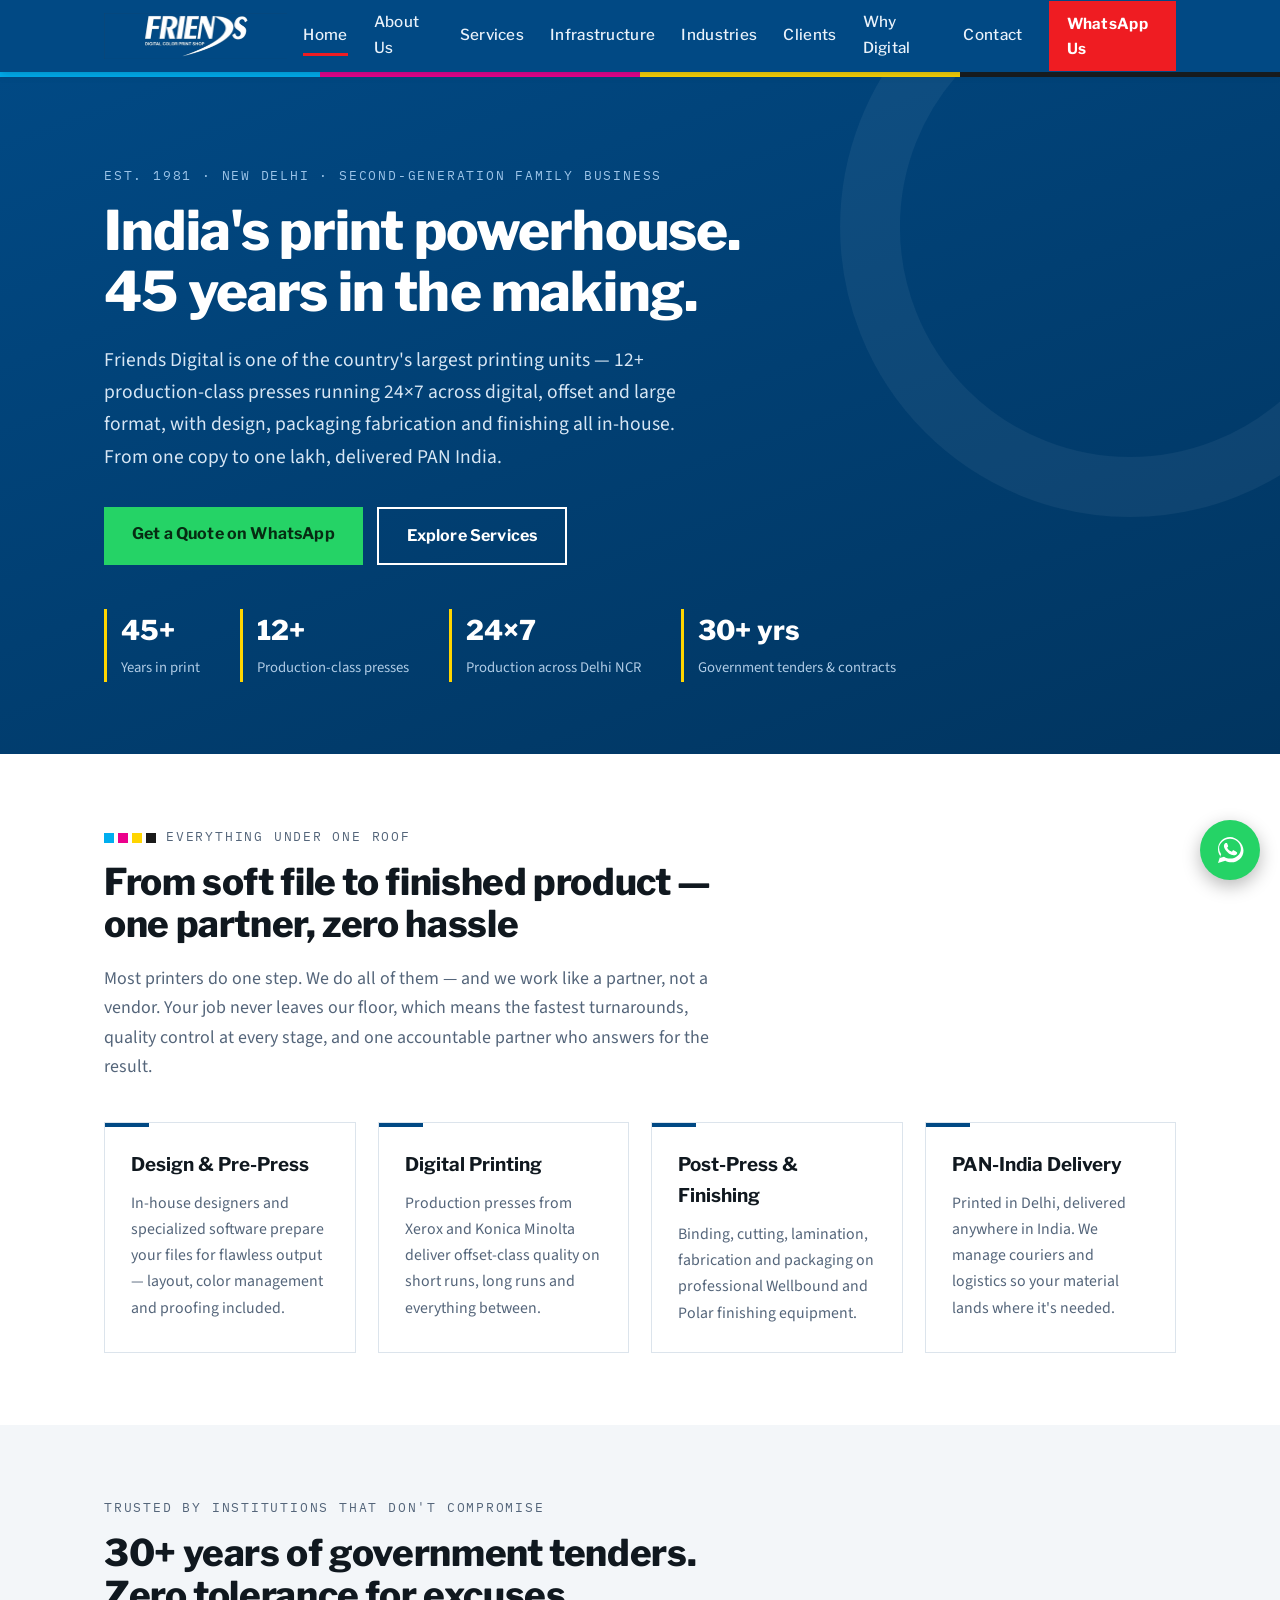
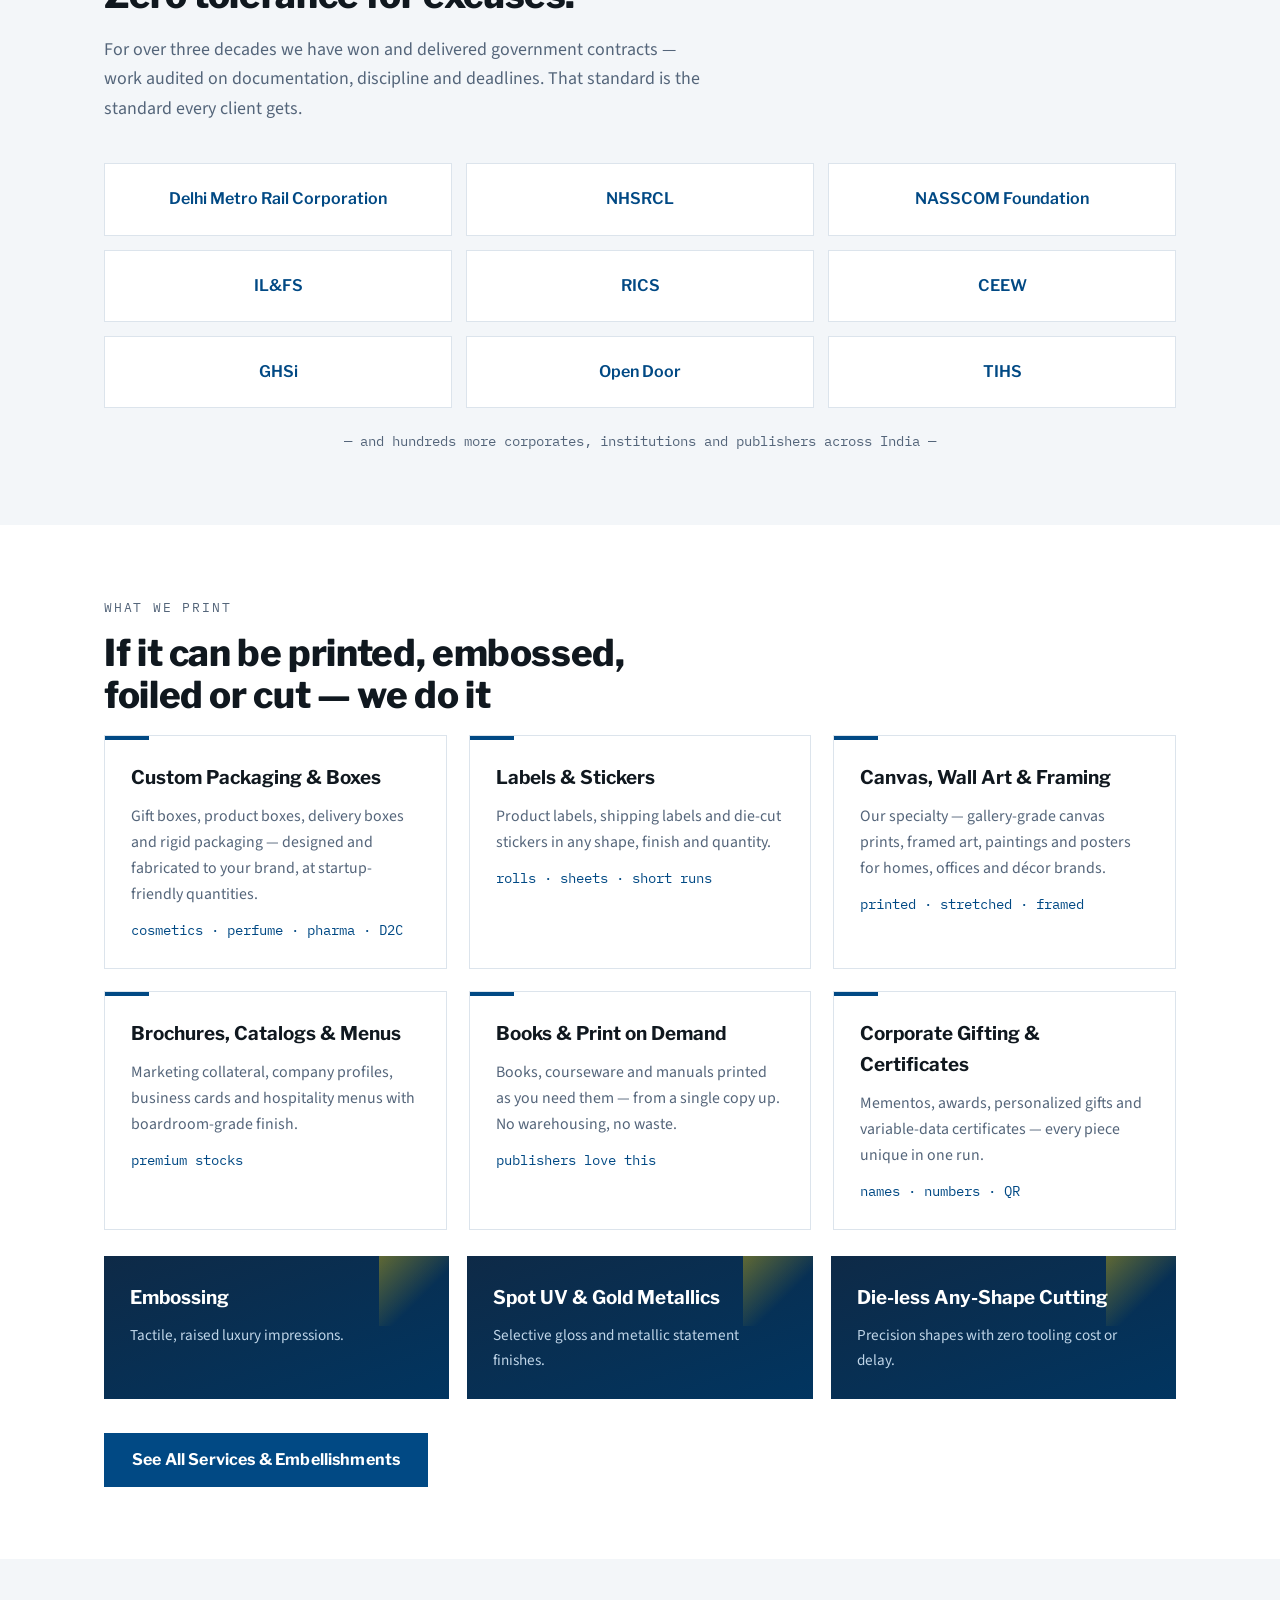
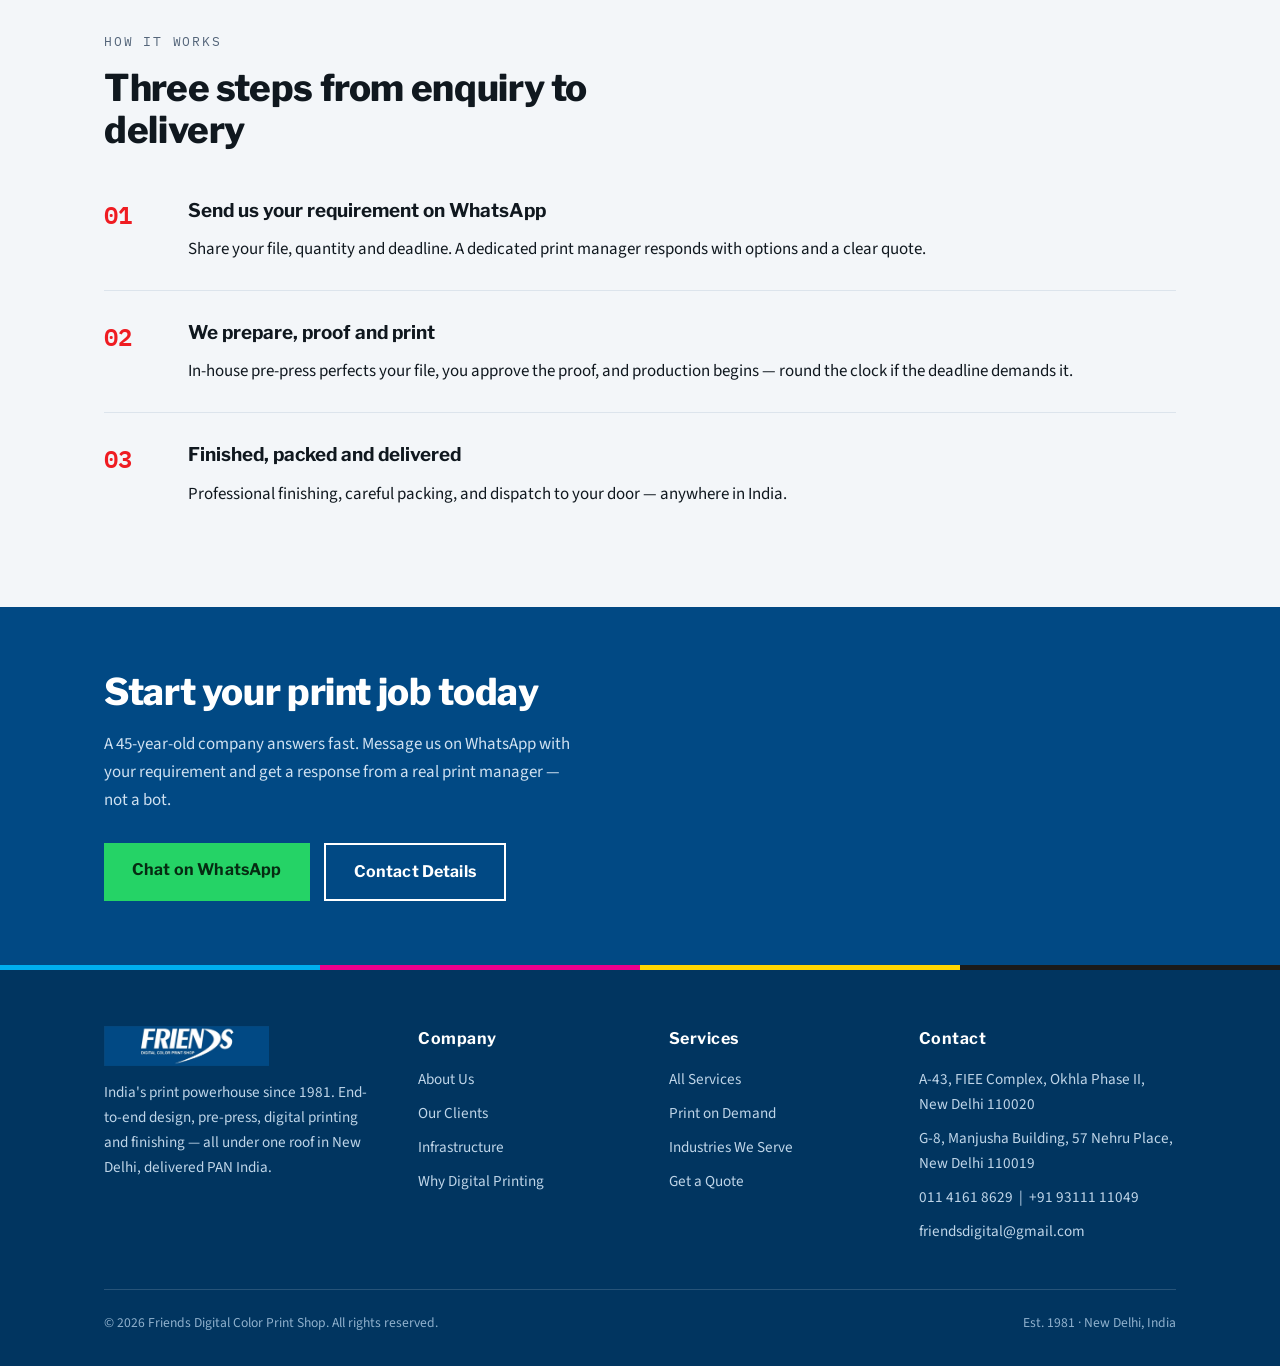
==== index.html @ 99b65fb5 "Add files via upload" ====
<!DOCTYPE html>
<html lang="en">
<head>
<meta charset="UTF-8">
<meta name="viewport" content="width=device-width, initial-scale=1.0">
<title>Friends Digital | Digital Printing Company in Delhi, India — Since 1981</title>
<meta name="description" content="One of India's largest printing companies: digital, offset, large format, custom packaging, labels, canvas & wall art. 12+ presses, 24×7 production in Delhi, PAN-India delivery. Trusted by Delhi Metro & more.">
<link rel="canonical" href="https://www.friendsprintshop.com/">
<meta property="og:type" content="website">
<meta property="og:title" content="Friends Digital | Digital Printing Company in Delhi, India — Since 1981">
<meta property="og:description" content="One of India's largest printing companies: digital, offset, large format, custom packaging, labels, canvas & wall art. 12+ presses, 24×7 production in Delhi, PAN-India delivery. Trusted by Delhi Metro & more.">
<meta property="og:url" content="https://www.friendsprintshop.com/">
<meta property="og:image" content="https://www.friendsprintshop.com/assets/logo.png">
<meta property="og:site_name" content="Friends Digital Color Print Shop">
<meta name="twitter:card" content="summary_large_image">
<link rel="icon" type="image/png" href="assets/logo.png">
<link rel="preconnect" href="https://fonts.googleapis.com">
<link rel="preconnect" href="https://fonts.gstatic.com" crossorigin>
<link href="https://fonts.googleapis.com/css2?family=Libre+Franklin:wght@500;700;800&family=Source+Sans+3:ital,wght@0,400;0,600;1,400&family=IBM+Plex+Mono:wght@400;600&display=swap" rel="stylesheet">
<link rel="stylesheet" href="css/style.css">
<!-- ANALYTICS: paste your Google tag (gtag.js) snippet here once you create a GA4 property -->
<!-- ANALYTICS: paste your Meta Pixel snippet here before running Instagram/Facebook ads -->
<script type="application/ld+json">
{
  "@context": "https://schema.org",
  "@type": "LocalBusiness",
  "name": "Friends Digital Color Print Shop",
  "description": "One of India's largest digital printing companies. End-to-end design, pre-press, digital printing and post-press services in New Delhi since 1981.",
  "url": "https://www.friendsprintshop.com",
  "telephone": "+911141618629",
  "email": "friendsdigital@gmail.com",
  "foundingDate": "1981",
  "address": [{
    "@type": "PostalAddress",
    "streetAddress": "A-43, FIEE Complex, Okhla Phase II",
    "addressLocality": "New Delhi",
    "postalCode": "110020",
    "addressCountry": "IN"
  },{
    "@type": "PostalAddress",
    "streetAddress": "G-8, Manjusha Building, 57 Nehru Place",
    "addressLocality": "New Delhi",
    "postalCode": "110019",
    "addressCountry": "IN"
  }],
  "areaServed": "IN",
  "sameAs": []
}
</script>
</head>
<body>
<a href="#main" class="skip" style="position:absolute;left:-9999px">Skip to content</a>
<header>
<div class="container nav">
  <a class="brand" href="index.html" aria-label="Friends Digital — home"><img src="assets/logo.png" alt="Friends Digital Color Print Shop" width="376" height="91"></a>
  <button class="nav-toggle" aria-label="Open menu" aria-expanded="false">&#9776;</button>
  <nav class="menu" aria-label="Main"><a href="index.html" aria-current="page">Home</a><a href="about.html">About Us</a><a href="services.html">Services</a><a href="infrastructure.html">Infrastructure</a><a href="industries.html">Industries</a><a href="clients.html">Clients</a><a href="why-digital-printing.html">Why Digital</a><a href="contact.html">Contact</a><a class="nav-cta" href="https://wa.me/919311111049?text=Hi%20Friends%20Digital%2C%20I%27d%20like%20to%20discuss%20a%20printing%20requirement.">WhatsApp Us</a></nav>
</div>
</header>
<div class="cmyk" aria-hidden="true"><span></span><span></span><span></span><span></span></div>
<main id="main">

<section class="hero">
<div class="container">
  <span class="eyebrow">Est. 1981 &middot; New Delhi &middot; Second-generation family business</span>
  <h1>India's print powerhouse. 45 years in the making.</h1>
  <p class="lead">Friends Digital is one of the country's largest printing units — 12+ production-class presses running 24×7 across digital, offset and large format, with design, packaging fabrication and finishing all in-house. From one copy to one lakh, delivered PAN India.</p>
  <div class="btn-row">
    <a class="btn btn-wa" href="https://wa.me/919311111049?text=Hi%20Friends%20Digital%2C%20I%27d%20like%20to%20discuss%20a%20printing%20requirement.">Get a Quote on WhatsApp</a>
    <a class="btn btn-ghost" href="services.html">Explore Services</a>
  </div>
  <div class="hero-stats">
    <div><strong>45+</strong><span>Years in print</span></div>
    <div><strong>12+</strong><span>Production-class presses</span></div>
    <div><strong>24×7</strong><span>Production across Delhi NCR</span></div>
    <div><strong>30+ yrs</strong><span>Government tenders &amp; contracts</span></div>
  </div>
</div>
</section>

<section>
<div class="container">
  <span class="eyebrow"><span class="cmyk-ticks"><i></i><i></i><i></i><i></i></span>Everything under one roof</span>
  <h2>From soft file to finished product — one partner, zero hassle</h2>
  <p class="section-intro">Most printers do one step. We do all of them — and we work like a partner, not a vendor. Your job never leaves our floor, which means the fastest turnarounds, quality control at every stage, and one accountable partner who answers for the result.</p>
  <div class="grid grid-4">
    <div class="card"><h3>Design &amp; Pre-Press</h3><p>In-house designers and specialized software prepare your files for flawless output — layout, color management and proofing included.</p></div>
    <div class="card"><h3>Digital Printing</h3><p>Production presses from Xerox and Konica Minolta deliver offset-class quality on short runs, long runs and everything between.</p></div>
    <div class="card"><h3>Post-Press &amp; Finishing</h3><p>Binding, cutting, lamination, fabrication and packaging on professional Wellbound and Polar finishing equipment.</p></div>
    <div class="card"><h3>PAN-India Delivery</h3><p>Printed in Delhi, delivered anywhere in India. We manage couriers and logistics so your material lands where it's needed.</p></div>
  </div>
</div>
</section>

<section class="alt">
<div class="container">
  <span class="eyebrow">Trusted by institutions that don't compromise</span>
  <h2>30+ years of government tenders. Zero tolerance for excuses.</h2>
  <p class="section-intro">For over three decades we have won and delivered government contracts — work audited on documentation, discipline and deadlines. That standard is the standard every client gets.</p>
  <div class="clients">
    <div>Delhi Metro Rail Corporation</div>
    <div>NHSRCL</div>
    <div>NASSCOM Foundation</div>
    <div>IL&amp;FS</div>
    <div>RICS</div>
    <div>CEEW</div>
    <div>GHSi</div>
    <div>Open Door</div>
    <div>TIHS</div>
  </div>
  <p class="trustline">&mdash; and hundreds more corporates, institutions and publishers across India &mdash;</p>
</div>
</section>

<section>
<div class="container">
  <span class="eyebrow">What we print</span>
  <h2>If it can be printed, embossed, foiled or cut — we do it</h2>
  <div class="grid grid-3">
    <div class="card"><h3>Custom Packaging &amp; Boxes</h3><p>Gift boxes, product boxes, delivery boxes and rigid packaging — designed and fabricated to your brand, at startup-friendly quantities.</p><span class="mono">cosmetics · perfume · pharma · D2C</span></div>
    <div class="card"><h3>Labels &amp; Stickers</h3><p>Product labels, shipping labels and die-cut stickers in any shape, finish and quantity.</p><span class="mono">rolls · sheets · short runs</span></div>
    <div class="card"><h3>Canvas, Wall Art &amp; Framing</h3><p>Our specialty — gallery-grade canvas prints, framed art, paintings and posters for homes, offices and décor brands.</p><span class="mono">printed · stretched · framed</span></div>
    <div class="card"><h3>Brochures, Catalogs &amp; Menus</h3><p>Marketing collateral, company profiles, business cards and hospitality menus with boardroom-grade finish.</p><span class="mono">premium stocks</span></div>
    <div class="card"><h3>Books &amp; Print on Demand</h3><p>Books, courseware and manuals printed as you need them — from a single copy up. No warehousing, no waste.</p><span class="mono">publishers love this</span></div>
    <div class="card"><h3>Corporate Gifting &amp; Certificates</h3><p>Mementos, awards, personalized gifts and variable-data certificates — every piece unique in one run.</p><span class="mono">names · numbers · QR</span></div>
  </div>
  <div class="embel" style="margin-top:26px">
    <div><h3>Embossing</h3><p>Tactile, raised luxury impressions.</p></div>
    <div><h3>Spot UV &amp; Gold Metallics</h3><p>Selective gloss and metallic statement finishes.</p></div>
    <div><h3>Die-less Any-Shape Cutting</h3><p>Precision shapes with zero tooling cost or delay.</p></div>
  </div>
  <div class="btn-row" style="margin-top:34px"><a class="btn btn-navy" href="services.html">See All Services &amp; Embellishments</a></div>
</div>
</section>

<section class="alt">
<div class="container">
  <span class="eyebrow">How it works</span>
  <h2>Three steps from enquiry to delivery</h2>
  <div class="steps">
    <div class="step"><div><h3>Send us your requirement on WhatsApp</h3><p>Share your file, quantity and deadline. A dedicated print manager responds with options and a clear quote.</p></div></div>
    <div class="step"><div><h3>We prepare, proof and print</h3><p>In-house pre-press perfects your file, you approve the proof, and production begins — round the clock if the deadline demands it.</p></div></div>
    <div class="step"><div><h3>Finished, packed and delivered</h3><p>Professional finishing, careful packing, and dispatch to your door — anywhere in India.</p></div></div>
  </div>
</div>
</section>

<section class="cta-band">
<div class="container">
  <h2>Start your print job today</h2>
  <p>A 45-year-old company answers fast. Message us on WhatsApp with your requirement and get a response from a real print manager — not a bot.</p>
  <div class="btn-row">
    <a class="btn btn-wa" href="https://wa.me/919311111049?text=Hi%20Friends%20Digital%2C%20I%27d%20like%20to%20discuss%20a%20printing%20requirement.">Chat on WhatsApp</a>
    <a class="btn btn-ghost" href="contact.html">Contact Details</a>
  </div>
</div>
</section>

</main>
<div class="cmyk" aria-hidden="true"><span></span><span></span><span></span><span></span></div>
<footer>
<div class="container">
  <div class="fgrid">
    <div>
      <div class="brand"><img src="assets/logo.png" alt="Friends Digital" width="376" height="91"></div>
      <p>India's print powerhouse since 1981. End-to-end design, pre-press, digital printing and finishing — all under one roof in New Delhi, delivered PAN India.</p>
    </div>
    <div>
      <h4>Company</h4>
      <ul>
        <li><a href="about.html">About Us</a></li>
        <li><a href="clients.html">Our Clients</a></li>
        <li><a href="infrastructure.html">Infrastructure</a></li>
        <li><a href="why-digital-printing.html">Why Digital Printing</a></li>
      </ul>
    </div>
    <div>
      <h4>Services</h4>
      <ul>
        <li><a href="services.html">All Services</a></li>
        <li><a href="print-on-demand.html">Print on Demand</a></li>
        <li><a href="industries.html">Industries We Serve</a></li>
        <li><a href="contact.html">Get a Quote</a></li>
      </ul>
    </div>
    <div>
      <h4>Contact</h4>
      <ul>
        <li>A-43, FIEE Complex, Okhla Phase II, New Delhi 110020</li>
        <li>G-8, Manjusha Building, 57 Nehru Place, New Delhi 110019</li>
        <li><a href="tel:+911141618629">011 4161 8629</a> &nbsp;|&nbsp; <a href="tel:+919311111049">+91 93111 11049</a></li>
        <li><a href="mailto:friendsdigital@gmail.com">friendsdigital@gmail.com</a></li>
      </ul>
    </div>
  </div>
  <div class="legal">
    <span>&copy; 2026 Friends Digital Color Print Shop. All rights reserved.</span>
    <span>Est. 1981 &middot; New Delhi, India</span>
  </div>
</div>
</footer>
<a class="wa-float" href="https://wa.me/919311111049?text=Hi%20Friends%20Digital%2C%20I%27d%20like%20to%20discuss%20a%20printing%20requirement." aria-label="Chat with us on WhatsApp"><svg viewBox="0 0 32 32" aria-hidden="true"><path d="M16 3C9.4 3 4 8.3 4 14.9c0 2.6.8 5 2.3 7L4 29l7.3-2.3c1.9 1 4 1.6 6.2 1.6 6.6 0 12-5.3 12-11.9S22.6 3 16 3zm0 21.6c-2 0-3.9-.6-5.6-1.6l-.4-.2-4.1 1.3 1.3-4-.3-.4a9.6 9.6 0 0 1-1.8-5.7C5.1 9.5 10 4.7 16 4.7s10.9 4.8 10.9 10.2S22 24.6 16 24.6zm5.5-7.4c-.3-.2-1.8-.9-2-1-.3-.1-.5-.2-.7.2-.2.3-.8 1-.9 1.1-.2.2-.3.2-.6.1-.3-.2-1.3-.5-2.4-1.5-.9-.8-1.5-1.8-1.7-2.1-.2-.3 0-.5.1-.6l.5-.5c.1-.2.2-.3.3-.5.1-.2 0-.4 0-.6l-.9-2.3c-.2-.6-.5-.5-.7-.5h-.6c-.2 0-.6.1-.9.4-.3.3-1.1 1.1-1.1 2.7s1.2 3.1 1.3 3.3c.2.2 2.3 3.6 5.7 5 .8.3 1.4.5 1.9.7.8.2 1.5.2 2.1.1.6-.1 1.8-.7 2-1.4.3-.7.3-1.3.2-1.4-.1-.2-.3-.3-.6-.4z"/></svg></a>
<script src="js/main.js"></script>
</body>
</html>
---- css/style.css ----
/* Friends Digital — brand: navy #014984, red #EF1C22, CMYK signature strip */
:root{
  --navy:#014984; --navy-deep:#013560; --red:#EF1C22;
  --ink:#10181F; --steel:#54657A; --paper:#FFFFFF; --mist:#F3F6F9; --line:#DCE4EC;
  --cyan:#00AEEF; --magenta:#EC008C; --yellow:#FFD500; --black:#1A1A1A;
  --display:'Libre Franklin',Arial,sans-serif;
  --body:'Source Sans 3','Segoe UI',Arial,sans-serif;
  --mono:'IBM Plex Mono','Courier New',monospace;
}
*{margin:0;padding:0;box-sizing:border-box}
html{scroll-behavior:smooth}
@media (prefers-reduced-motion:reduce){html{scroll-behavior:auto}*,*::before,*::after{animation:none!important;transition:none!important}}
body{font-family:var(--body);color:var(--ink);background:var(--paper);font-size:1.06rem;line-height:1.65}
img{max-width:100%;display:block}
a{color:var(--navy)}
.container{max-width:1120px;margin:0 auto;padding:0 24px}

/* CMYK signature strip */
.cmyk{height:5px;display:flex}
.cmyk span{flex:1}
.cmyk span:nth-child(1){background:var(--cyan)}
.cmyk span:nth-child(2){background:var(--magenta)}
.cmyk span:nth-child(3){background:var(--yellow)}
.cmyk span:nth-child(4){background:var(--black)}
.cmyk-ticks{display:inline-flex;gap:4px;vertical-align:middle;margin-right:10px}
.cmyk-ticks i{width:10px;height:10px;display:block}
.cmyk-ticks i:nth-child(1){background:var(--cyan)}
.cmyk-ticks i:nth-child(2){background:var(--magenta)}
.cmyk-ticks i:nth-child(3){background:var(--yellow)}
.cmyk-ticks i:nth-child(4){background:var(--black)}

/* Header */
header{background:var(--navy);position:sticky;top:0;z-index:50;box-shadow:0 2px 8px rgba(1,40,70,.25)}
.nav{display:flex;align-items:center;justify-content:space-between;min-height:72px;gap:16px}
.brand img{height:46px;width:auto}
nav.menu{display:flex;gap:26px;align-items:center}
nav.menu a{color:#EAF2FA;text-decoration:none;font-family:var(--display);font-weight:500;font-size:.95rem;letter-spacing:.02em;padding:6px 0;border-bottom:3px solid transparent}
nav.menu a:hover,nav.menu a:focus-visible{border-bottom-color:var(--yellow)}
nav.menu a[aria-current="page"]{border-bottom-color:var(--red)}
nav.menu a.nav-cta{background:var(--red);color:#fff;padding:10px 18px;border-bottom:none;font-weight:700}
nav.menu a.nav-cta:hover{background:#d1141a}
.nav-toggle{display:none;background:none;border:2px solid #EAF2FA;color:#EAF2FA;font-size:1.4rem;line-height:1;padding:6px 12px;cursor:pointer}
:focus-visible{outline:3px solid var(--yellow);outline-offset:2px}

/* Hero */
.hero{background:linear-gradient(160deg,var(--navy) 0%,var(--navy-deep) 100%);color:#fff;padding:88px 0 72px;position:relative;overflow:hidden}
.hero::after{content:"";position:absolute;right:-140px;top:-140px;width:460px;height:460px;border:60px solid rgba(255,255,255,.05);border-radius:50%}
.hero .eyebrow{color:#9CC4E8}
.hero h1{font-family:var(--display);font-weight:800;font-size:clamp(2.1rem,4.6vw,3.4rem);line-height:1.12;letter-spacing:-.015em;max-width:18ch}
.hero p.lead{font-size:1.22rem;color:#D7E6F4;max-width:60ch;margin:22px 0 34px}
.hero-stats{display:flex;gap:40px;flex-wrap:wrap;margin-top:44px}
.hero-stats div{border-left:3px solid var(--yellow);padding-left:14px}
.hero-stats strong{display:block;font-family:var(--display);font-size:1.7rem;font-weight:800}
.hero-stats span{color:#AFCBE5;font-size:.92rem}

.eyebrow{font-family:var(--mono);text-transform:uppercase;letter-spacing:.14em;font-size:.8rem;color:var(--steel);display:block;margin-bottom:14px}

/* Buttons */
.btn{display:inline-block;font-family:var(--display);font-weight:700;text-decoration:none;padding:14px 28px;font-size:1rem;letter-spacing:.01em}
.btn-wa{background:#25D366;color:#062b12}
.btn-wa:hover{background:#1fbf5b}
.btn-red{background:var(--red);color:#fff}
.btn-red:hover{background:#d1141a}
.btn-ghost{border:2px solid #fff;color:#fff}
.btn-ghost:hover{background:rgba(255,255,255,.12)}
.btn-navy{background:var(--navy);color:#fff}
.btn-navy:hover{background:var(--navy-deep)}
.btn-row{display:flex;gap:14px;flex-wrap:wrap}

/* Sections */
section{padding:72px 0}
section.alt{background:var(--mist)}
h2{font-family:var(--display);font-weight:800;font-size:clamp(1.6rem,3vw,2.3rem);letter-spacing:-.01em;line-height:1.15;margin-bottom:18px;max-width:24ch}
h3{font-family:var(--display);font-weight:700;font-size:1.18rem;margin-bottom:10px}
.section-intro{max-width:68ch;color:var(--steel);font-size:1.12rem;margin-bottom:40px}

/* Cards */
.grid{display:grid;gap:22px}
.grid-3{grid-template-columns:repeat(3,1fr)}
.grid-2{grid-template-columns:repeat(2,1fr)}
.grid-4{grid-template-columns:repeat(4,1fr)}
.card{background:var(--paper);border:1px solid var(--line);padding:26px;position:relative}
.card::before{content:"";position:absolute;top:0;left:0;width:44px;height:4px;background:var(--navy)}
.card:hover::before{background:linear-gradient(90deg,var(--cyan) 25%,var(--magenta) 25% 50%,var(--yellow) 50% 75%,var(--black) 75%)}
.card p{color:var(--steel);font-size:.99rem}
.card .mono{font-family:var(--mono);font-size:.85rem;color:var(--navy);margin-top:12px;display:block}
section.alt .card{border:1px solid #E2E9F0}

/* Machine spec list */
.spec{border-left:3px solid var(--navy);background:var(--paper);padding:20px 24px;margin-bottom:14px}
.spec b{font-family:var(--display);font-size:1.05rem}
.spec span{display:block;font-family:var(--mono);font-size:.85rem;color:var(--steel);margin-top:4px}

/* Client wall */
.clients{display:grid;grid-template-columns:repeat(3,1fr);gap:14px}
.clients div{border:1px solid var(--line);background:var(--paper);padding:22px 16px;text-align:center;font-family:var(--display);font-weight:600;color:var(--navy);font-size:1rem}
.trustline{font-family:var(--mono);font-size:.85rem;color:var(--steel);text-align:center;margin-top:22px}

/* Checklist */
.checks{list-style:none;display:grid;gap:12px;max-width:70ch}
.checks li{padding-left:34px;position:relative}
.checks li::before{content:"";position:absolute;left:0;top:6px;width:16px;height:16px;background:var(--navy);clip-path:polygon(14% 44%,0 65%,50% 100%,100% 16%,80% 0,43% 62%)}

/* Steps */
.steps{counter-reset:s;display:grid;gap:0}
.step{display:grid;grid-template-columns:64px 1fr;gap:20px;padding:26px 0;border-bottom:1px solid var(--line)}
.step::before{counter-increment:s;content:"0" counter(s);font-family:var(--mono);font-size:1.5rem;color:var(--red);font-weight:600}
.step:last-child{border-bottom:none}

/* CTA band */
.cta-band{background:var(--navy);color:#fff;padding:64px 0}
.cta-band h2{color:#fff}
.cta-band p{color:#CFE1F1;max-width:60ch;margin-bottom:28px}

/* Footer */
footer{background:var(--navy-deep);color:#BFD5E8;padding:56px 0 32px;font-size:.95rem}
footer .fgrid{display:grid;grid-template-columns:1.3fr 1fr 1fr 1.2fr;gap:36px;margin-bottom:36px}
footer h4{font-family:var(--display);color:#fff;font-size:1rem;margin-bottom:14px;letter-spacing:.03em}
footer a{color:#BFD5E8;text-decoration:none}
footer a:hover{color:#fff;text-decoration:underline}
footer ul{list-style:none}
footer li{margin-bottom:9px}
footer .legal{border-top:1px solid rgba(255,255,255,.15);padding-top:22px;display:flex;justify-content:space-between;gap:16px;flex-wrap:wrap;font-size:.85rem;color:#8FB0CC}
footer .brand img{height:40px;margin-bottom:14px}

/* WhatsApp float */
.wa-float{position:fixed;right:20px;bottom:20px;z-index:60;background:#25D366;color:#fff;width:60px;height:60px;border-radius:50%;display:flex;align-items:center;justify-content:center;box-shadow:0 6px 18px rgba(0,0,0,.28);text-decoration:none}
.wa-float svg{width:32px;height:32px;fill:#fff}
.wa-float:hover{transform:scale(1.06)}

/* Page hero (inner pages) */
.page-hero{background:var(--navy);color:#fff;padding:56px 0 48px}
.page-hero h1{font-family:var(--display);font-weight:800;font-size:clamp(1.8rem,3.6vw,2.7rem);letter-spacing:-.01em;max-width:22ch}
.page-hero p{color:#CFE1F1;max-width:64ch;margin-top:14px;font-size:1.12rem}
.crumb{font-family:var(--mono);font-size:.8rem;color:#9CC4E8;margin-bottom:16px;display:block}
.crumb a{color:#9CC4E8;text-decoration:none}
.crumb a:hover{text-decoration:underline}

/* Contact */
.contact-grid{display:grid;grid-template-columns:1.1fr .9fr;gap:36px}
.addr{background:var(--paper);border:1px solid var(--line);padding:26px;margin-bottom:18px}
.addr b{font-family:var(--display)}
.addr p{color:var(--steel);margin-top:6px}
.addr a{font-weight:600}
.big-wa{background:var(--paper);border:2px solid #25D366;padding:30px;text-align:center}
.big-wa p{color:var(--steel);margin:10px 0 20px}

table.cmp{width:100%;border-collapse:collapse;background:var(--paper)}
table.cmp th,table.cmp td{border:1px solid var(--line);padding:12px 16px;text-align:left}
table.cmp th{font-family:var(--display);background:var(--mist)}
table.cmp td:first-child{font-weight:600}

/* Responsive */
@media(max-width:920px){
  .grid-3,.grid-4{grid-template-columns:repeat(2,1fr)}
  footer .fgrid{grid-template-columns:1fr 1fr}
  .contact-grid{grid-template-columns:1fr}
}
@media(max-width:640px){
  .grid-2,.grid-3,.grid-4{grid-template-columns:1fr}
  .clients{grid-template-columns:1fr 1fr}
  .nav-toggle{display:block}
  nav.menu{display:none;position:absolute;top:100%;left:0;right:0;background:var(--navy-deep);flex-direction:column;align-items:stretch;padding:14px 24px 22px;gap:4px}
  nav.menu.open{display:flex}
  nav.menu a{padding:12px 0;border-bottom:1px solid rgba(255,255,255,.12)}
  nav.menu a.nav-cta{text-align:center;margin-top:10px}
  footer .fgrid{grid-template-columns:1fr}
  section{padding:52px 0}
  .hero{padding:64px 0 52px}
}

/* Founder section */
.founder{display:grid;grid-template-columns:220px 1fr;gap:40px;align-items:start}
.founder-photo{border:1px solid var(--line);padding:10px;background:var(--paper);box-shadow:0 8px 24px rgba(1,40,70,.10)}
.founder-photo img{width:100%;height:auto}
.founder-photo figcaption{font-family:var(--mono);font-size:.78rem;color:var(--steel);text-align:center;padding-top:10px}
.founder-msg{border-left:4px solid var(--red);padding-left:28px}
.founder-msg p{margin-bottom:16px;font-size:1.1rem}
.founder-msg .sign{font-family:var(--display);font-weight:700;color:var(--navy);margin-top:22px}
.founder-msg .sign span{display:block;font-family:var(--mono);font-weight:400;font-size:.82rem;color:var(--steel);margin-top:4px}
@media(max-width:720px){.founder{grid-template-columns:1fr}.founder-photo{max-width:240px}}

/* Embellishment tiles */
.embel{display:grid;grid-template-columns:repeat(3,1fr);gap:18px}
.embel div{background:linear-gradient(160deg,#0E2A47,#013560);color:#fff;padding:26px;position:relative;overflow:hidden}
.embel div::after{content:"";position:absolute;top:0;right:0;width:70px;height:70px;background:linear-gradient(135deg,rgba(255,213,0,.35),transparent 60%)}
.embel h3{color:#fff}
.embel p{color:#BFD5E8;font-size:.95rem}
.embel .mono{font-family:var(--mono);font-size:.8rem;color:#FFD500;display:block;margin-top:12px}
@media(max-width:920px){.embel{grid-template-columns:repeat(2,1fr)}}
@media(max-width:640px){.embel{grid-template-columns:1fr}}
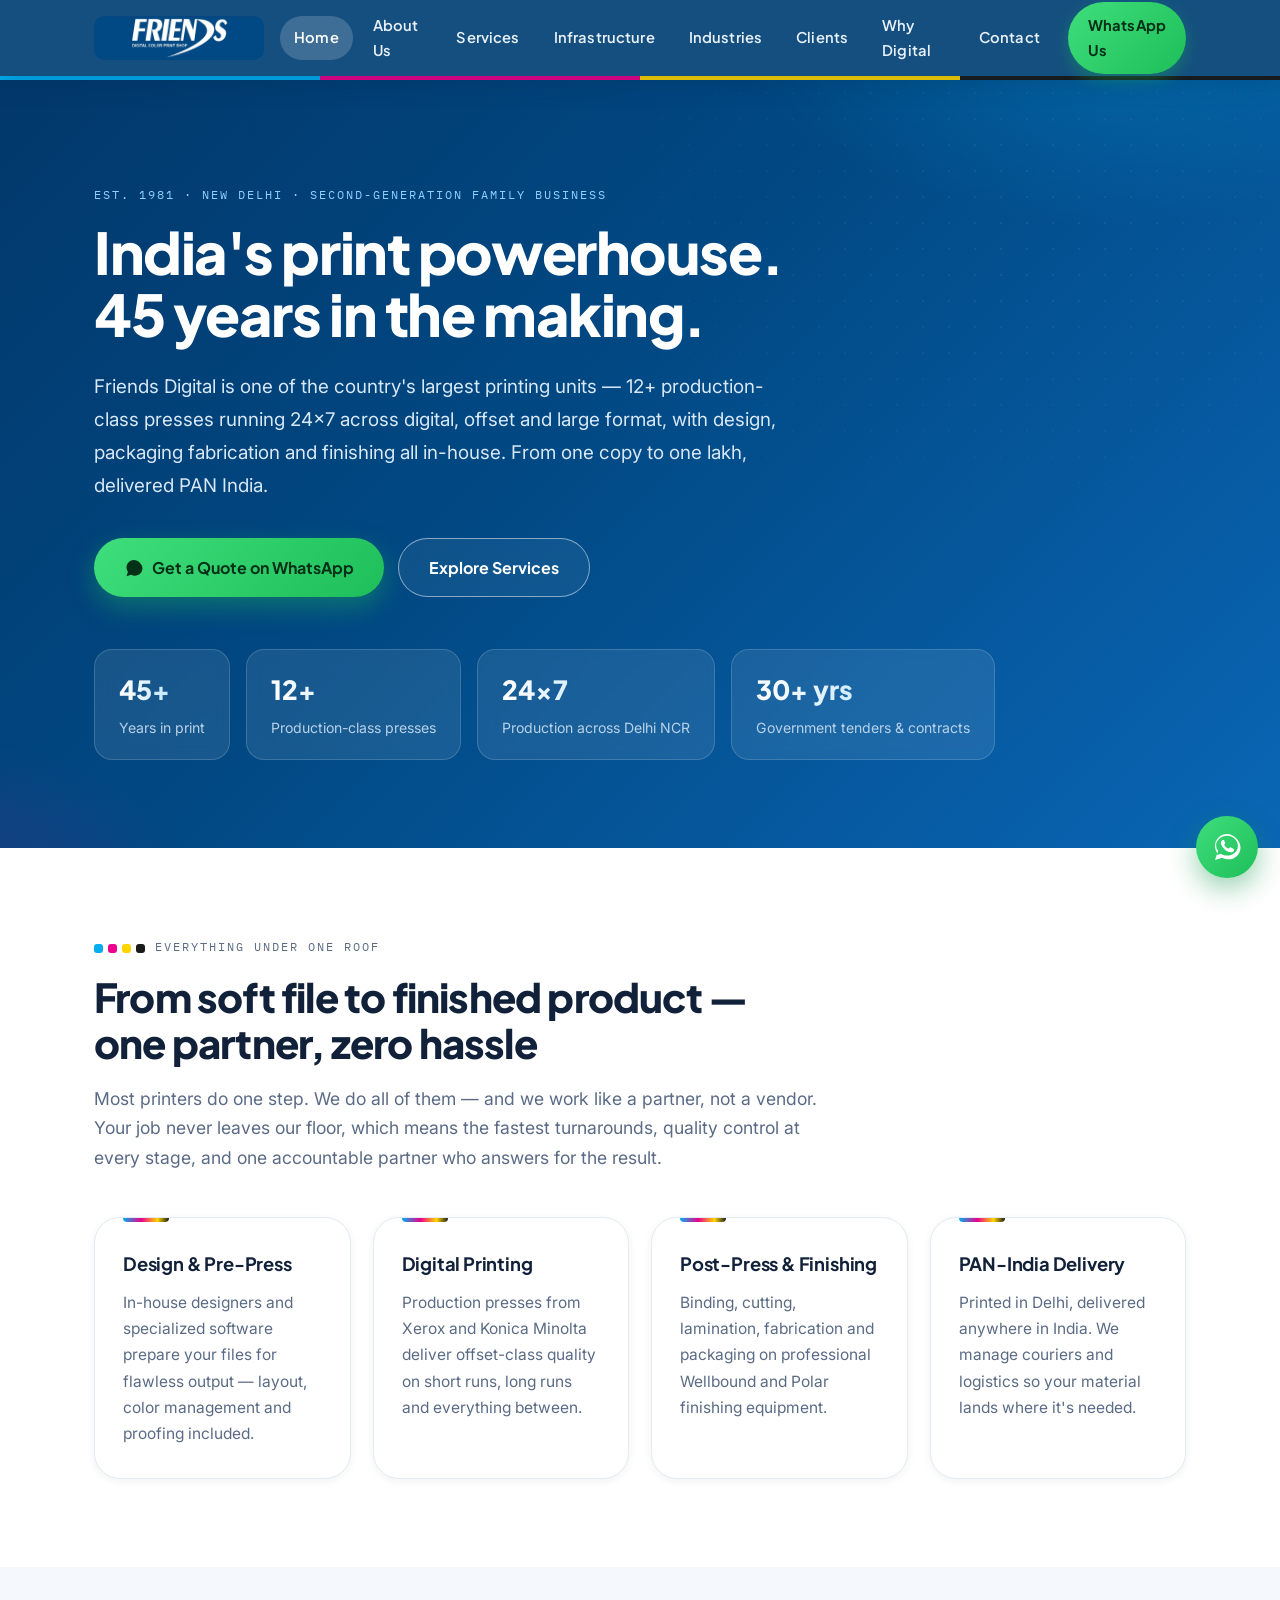
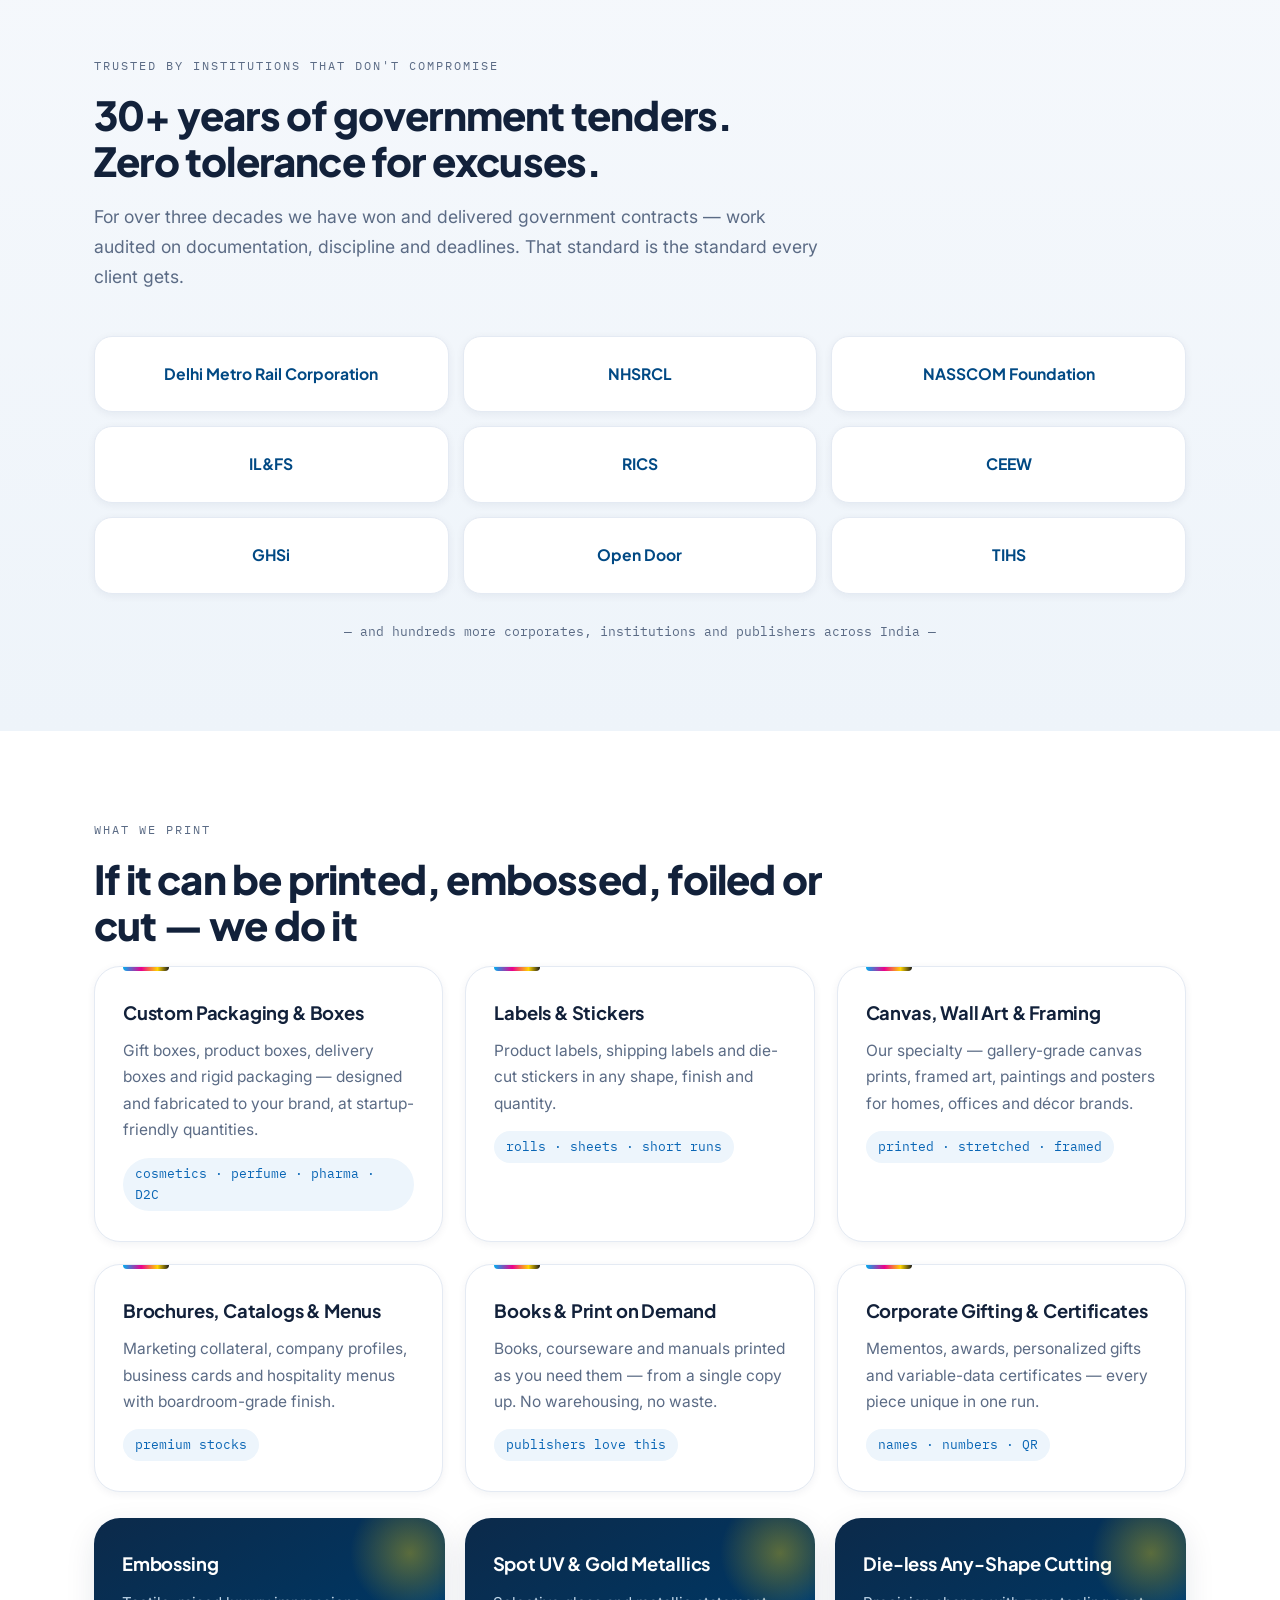
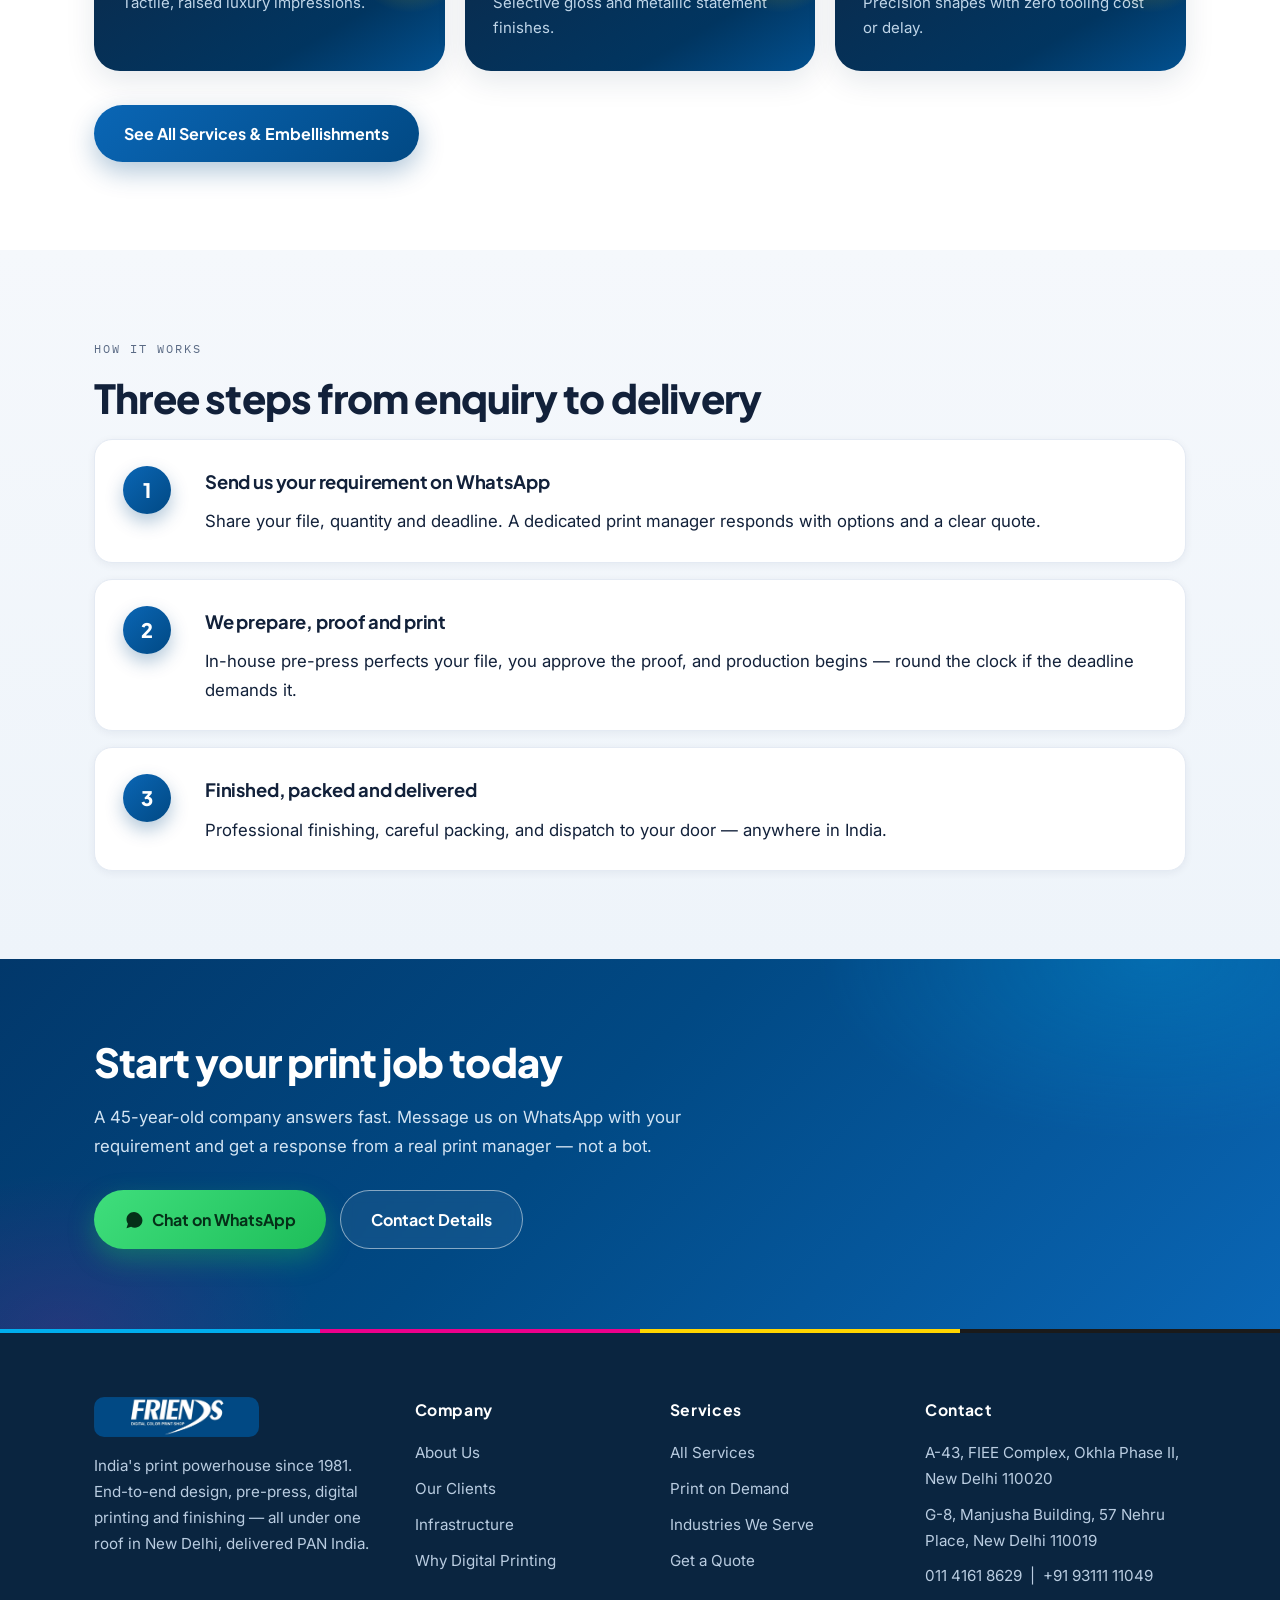
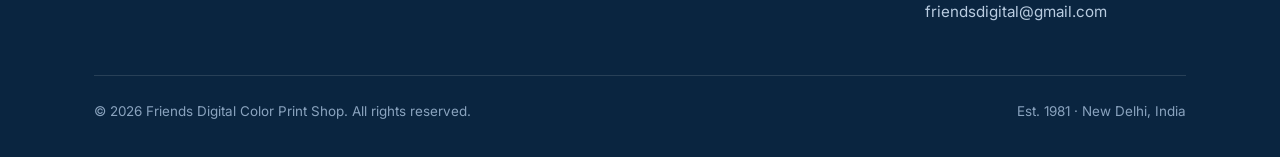
==== commit 3bf024ff: "Add files via upload" ====
--- a/index.html
+++ b/index.html
@@ -16,7 +16,7 @@
 <link rel="icon" type="image/png" href="assets/logo.png">
 <link rel="preconnect" href="https://fonts.googleapis.com">
 <link rel="preconnect" href="https://fonts.gstatic.com" crossorigin>
-<link href="https://fonts.googleapis.com/css2?family=Libre+Franklin:wght@500;700;800&family=Source+Sans+3:ital,wght@0,400;0,600;1,400&family=IBM+Plex+Mono:wght@400;600&display=swap" rel="stylesheet">
+<link href="https://fonts.googleapis.com/css2?family=Plus+Jakarta+Sans:wght@500;600;700;800&family=Inter:wght@400;500;600&family=IBM+Plex+Mono:wght@400;600&display=swap" rel="stylesheet">
 <link rel="stylesheet" href="css/style.css">
 <!-- ANALYTICS: paste your Google tag (gtag.js) snippet here once you create a GA4 property -->
 <!-- ANALYTICS: paste your Meta Pixel snippet here before running Instagram/Facebook ads -->
--- a/css/style.css
+++ b/css/style.css
@@ -1,154 +1,203 @@
-/* Friends Digital — brand: navy #014984, red #EF1C22, CMYK signature strip */
+/* Friends Digital v2 — premium theme: rounded, layered shadows, gradients */
 :root{
-  --navy:#014984; --navy-deep:#013560; --red:#EF1C22;
-  --ink:#10181F; --steel:#54657A; --paper:#FFFFFF; --mist:#F3F6F9; --line:#DCE4EC;
+  --navy:#014984; --navy-deep:#013560; --navy-ink:#0A2540; --red:#EF1C22;
+  --ink:#12213A; --steel:#5B6B85; --paper:#FFFFFF; --mist:#F5F8FC; --line:#E4EAF3;
   --cyan:#00AEEF; --magenta:#EC008C; --yellow:#FFD500; --black:#1A1A1A;
-  --display:'Libre Franklin',Arial,sans-serif;
-  --body:'Source Sans 3','Segoe UI',Arial,sans-serif;
+  --grad-navy:linear-gradient(135deg,#02386B 0%,#014984 45%,#0A66B5 100%);
+  --grad-btn:linear-gradient(135deg,#0A66B5,#014984);
+  --grad-red:linear-gradient(135deg,#FF4D52,#E01118);
+  --grad-wa:linear-gradient(135deg,#3FDE7C,#1EBE5A);
+  --shadow-sm:0 2px 8px rgba(10,37,64,.06);
+  --shadow-md:0 10px 30px rgba(10,37,64,.10);
+  --shadow-lg:0 24px 60px rgba(10,37,64,.16);
+  --r-sm:12px; --r-md:18px; --r-lg:26px; --r-pill:999px;
+  --display:'Plus Jakarta Sans','Segoe UI',Arial,sans-serif;
+  --body:'Inter','Segoe UI',Arial,sans-serif;
   --mono:'IBM Plex Mono','Courier New',monospace;
 }
 *{margin:0;padding:0;box-sizing:border-box}
 html{scroll-behavior:smooth}
 @media (prefers-reduced-motion:reduce){html{scroll-behavior:auto}*,*::before,*::after{animation:none!important;transition:none!important}}
-body{font-family:var(--body);color:var(--ink);background:var(--paper);font-size:1.06rem;line-height:1.65}
+body{font-family:var(--body);color:var(--ink);background:var(--paper);font-size:1.05rem;line-height:1.7;-webkit-font-smoothing:antialiased}
 img{max-width:100%;display:block}
 a{color:var(--navy)}
-.container{max-width:1120px;margin:0 auto;padding:0 24px}
+.container{max-width:1140px;margin:0 auto;padding:0 24px}
+:focus-visible{outline:3px solid var(--cyan);outline-offset:3px;border-radius:6px}
+
+/* Reveal on scroll */
+.rv{opacity:0;transform:translateY(22px);transition:opacity .7s ease,transform .7s ease}
+.rv.in{opacity:1;transform:none}
+@media (prefers-reduced-motion:reduce){.rv{opacity:1;transform:none}}
 
 /* CMYK signature strip */
-.cmyk{height:5px;display:flex}
+.cmyk{height:4px;display:flex;position:relative;z-index:5}
 .cmyk span{flex:1}
 .cmyk span:nth-child(1){background:var(--cyan)}
 .cmyk span:nth-child(2){background:var(--magenta)}
 .cmyk span:nth-child(3){background:var(--yellow)}
 .cmyk span:nth-child(4){background:var(--black)}
-.cmyk-ticks{display:inline-flex;gap:4px;vertical-align:middle;margin-right:10px}
-.cmyk-ticks i{width:10px;height:10px;display:block}
+.cmyk-ticks{display:inline-flex;gap:5px;vertical-align:middle;margin-right:10px}
+.cmyk-ticks i{width:9px;height:9px;display:block;border-radius:3px}
 .cmyk-ticks i:nth-child(1){background:var(--cyan)}
 .cmyk-ticks i:nth-child(2){background:var(--magenta)}
 .cmyk-ticks i:nth-child(3){background:var(--yellow)}
 .cmyk-ticks i:nth-child(4){background:var(--black)}
 
 /* Header */
-header{background:var(--navy);position:sticky;top:0;z-index:50;box-shadow:0 2px 8px rgba(1,40,70,.25)}
-.nav{display:flex;align-items:center;justify-content:space-between;min-height:72px;gap:16px}
-.brand img{height:46px;width:auto}
-nav.menu{display:flex;gap:26px;align-items:center}
-nav.menu a{color:#EAF2FA;text-decoration:none;font-family:var(--display);font-weight:500;font-size:.95rem;letter-spacing:.02em;padding:6px 0;border-bottom:3px solid transparent}
-nav.menu a:hover,nav.menu a:focus-visible{border-bottom-color:var(--yellow)}
-nav.menu a[aria-current="page"]{border-bottom-color:var(--red)}
-nav.menu a.nav-cta{background:var(--red);color:#fff;padding:10px 18px;border-bottom:none;font-weight:700}
-nav.menu a.nav-cta:hover{background:#d1141a}
-.nav-toggle{display:none;background:none;border:2px solid #EAF2FA;color:#EAF2FA;font-size:1.4rem;line-height:1;padding:6px 12px;cursor:pointer}
-:focus-visible{outline:3px solid var(--yellow);outline-offset:2px}
+header{background:rgba(1,64,117,.92);backdrop-filter:blur(14px);-webkit-backdrop-filter:blur(14px);position:sticky;top:0;z-index:50;box-shadow:0 6px 24px rgba(1,40,70,.22)}
+.nav{display:flex;align-items:center;justify-content:space-between;min-height:76px;gap:16px}
+.brand img{height:44px;width:auto;border-radius:10px}
+nav.menu{display:flex;gap:6px;align-items:center}
+nav.menu a{color:#E8F1FA;text-decoration:none;font-family:var(--display);font-weight:600;font-size:.92rem;letter-spacing:.01em;padding:9px 14px;border-radius:var(--r-pill);transition:background .25s,color .25s}
+nav.menu a:hover,nav.menu a:focus-visible{background:rgba(255,255,255,.14)}
+nav.menu a[aria-current="page"]{background:rgba(255,255,255,.18);color:#fff}
+nav.menu a.nav-cta{background:var(--grad-wa);color:#053018;padding:11px 20px;font-weight:700;margin-left:8px;box-shadow:0 6px 16px rgba(30,190,90,.35)}
+nav.menu a.nav-cta:hover{transform:translateY(-1px);box-shadow:0 10px 22px rgba(30,190,90,.45)}
+.nav-toggle{display:none;background:rgba(255,255,255,.12);border:none;color:#fff;font-size:1.35rem;line-height:1;padding:10px 14px;border-radius:12px;cursor:pointer}
 
 /* Hero */
-.hero{background:linear-gradient(160deg,var(--navy) 0%,var(--navy-deep) 100%);color:#fff;padding:88px 0 72px;position:relative;overflow:hidden}
-.hero::after{content:"";position:absolute;right:-140px;top:-140px;width:460px;height:460px;border:60px solid rgba(255,255,255,.05);border-radius:50%}
-.hero .eyebrow{color:#9CC4E8}
-.hero h1{font-family:var(--display);font-weight:800;font-size:clamp(2.1rem,4.6vw,3.4rem);line-height:1.12;letter-spacing:-.015em;max-width:18ch}
-.hero p.lead{font-size:1.22rem;color:#D7E6F4;max-width:60ch;margin:22px 0 34px}
-.hero-stats{display:flex;gap:40px;flex-wrap:wrap;margin-top:44px}
-.hero-stats div{border-left:3px solid var(--yellow);padding-left:14px}
-.hero-stats strong{display:block;font-family:var(--display);font-size:1.7rem;font-weight:800}
-.hero-stats span{color:#AFCBE5;font-size:.92rem}
-
-.eyebrow{font-family:var(--mono);text-transform:uppercase;letter-spacing:.14em;font-size:.8rem;color:var(--steel);display:block;margin-bottom:14px}
+.hero{background:var(--grad-navy);color:#fff;padding:104px 0 88px;position:relative;overflow:hidden}
+.hero::before{content:"";position:absolute;inset:0;background:
+  radial-gradient(620px 340px at 88% -10%,rgba(0,174,239,.28),transparent 65%),
+  radial-gradient(520px 320px at -8% 110%,rgba(236,0,140,.16),transparent 60%),
+  radial-gradient(420px 260px at 60% 120%,rgba(255,213,0,.12),transparent 60%)}
+.hero::after{content:"";position:absolute;inset:0;opacity:.5;background-image:radial-gradient(rgba(255,255,255,.14) 1px,transparent 1.6px);background-size:26px 26px;mask-image:radial-gradient(700px 480px at 80% 20%,#000 0%,transparent 75%);-webkit-mask-image:radial-gradient(700px 480px at 80% 20%,#000 0%,transparent 75%)}
+.hero .container{position:relative;z-index:2}
+.hero .eyebrow{color:#8FD2FF}
+.hero h1{font-family:var(--display);font-weight:800;font-size:clamp(2.2rem,4.8vw,3.6rem);line-height:1.08;letter-spacing:-.025em;max-width:19ch}
+.hero p.lead{font-size:1.18rem;color:#D9E8F6;max-width:58ch;margin:24px 0 36px;line-height:1.75}
+.hero-stats{display:flex;gap:16px;flex-wrap:wrap;margin-top:52px}
+.hero-stats div{background:rgba(255,255,255,.09);border:1px solid rgba(255,255,255,.16);border-radius:var(--r-md);padding:18px 24px;backdrop-filter:blur(8px);-webkit-backdrop-filter:blur(8px)}
+.hero-stats strong{display:block;font-family:var(--display);font-size:1.65rem;font-weight:800;background:linear-gradient(90deg,#fff,#9BD4FF);-webkit-background-clip:text;background-clip:text;color:transparent}
+.hero-stats span{color:#B9D2E8;font-size:.88rem}
+
+.eyebrow{font-family:var(--mono);text-transform:uppercase;letter-spacing:.16em;font-size:.78rem;color:var(--steel);display:block;margin-bottom:16px}
 
 /* Buttons */
-.btn{display:inline-block;font-family:var(--display);font-weight:700;text-decoration:none;padding:14px 28px;font-size:1rem;letter-spacing:.01em}
-.btn-wa{background:#25D366;color:#062b12}
-.btn-wa:hover{background:#1fbf5b}
-.btn-red{background:var(--red);color:#fff}
-.btn-red:hover{background:#d1141a}
-.btn-ghost{border:2px solid #fff;color:#fff}
-.btn-ghost:hover{background:rgba(255,255,255,.12)}
-.btn-navy{background:var(--navy);color:#fff}
-.btn-navy:hover{background:var(--navy-deep)}
+.btn{display:inline-flex;align-items:center;gap:8px;font-family:var(--display);font-weight:700;text-decoration:none;padding:15px 30px;font-size:1rem;border-radius:var(--r-pill);transition:transform .25s,box-shadow .25s;will-change:transform}
+.btn:hover{transform:translateY(-2px)}
+.btn-wa{background:var(--grad-wa);color:#053018;box-shadow:0 10px 26px rgba(30,190,90,.38)}
+.btn-wa:hover{box-shadow:0 16px 34px rgba(30,190,90,.48)}
+.btn-wa::before{content:"";width:20px;height:20px;background:url('data:image/svg+xml;utf8,<svg xmlns="http://www.w3.org/2000/svg" viewBox="0 0 32 32" fill="%23053018"><path d="M16 3C9.4 3 4 8.3 4 14.9c0 2.6.8 5 2.3 7L4 29l7.3-2.3c1.9 1 4 1.6 6.2 1.6 6.6 0 12-5.3 12-11.9S22.6 3 16 3zm5.5 14.2c-.3-.2-1.8-.9-2-1-.3-.1-.5-.2-.7.2-.2.3-.8 1-.9 1.1-.2.2-.3.2-.6.1-.3-.2-1.3-.5-2.4-1.5-.9-.8-1.5-1.8-1.7-2.1-.2-.3 0-.5.1-.6l.5-.5c.1-.2.2-.3.3-.5.1-.2 0-.4 0-.6l-.9-2.3c-.2-.6-.5-.5-.7-.5h-.6c-.2 0-.6.1-.9.4-.3.3-1.1 1.1-1.1 2.7s1.2 3.1 1.3 3.3c.2.2 2.3 3.6 5.7 5 .8.3 1.4.5 1.9.7.8.2 1.5.2 2.1.1.6-.1 1.8-.7 2-1.4.3-.7.3-1.3.2-1.4-.1-.2-.3-.3-.6-.4z"/></svg>') center/contain no-repeat}
+.btn-red{background:var(--grad-red);color:#fff;box-shadow:0 10px 26px rgba(224,17,24,.3)}
+.btn-ghost{border:1.5px solid rgba(255,255,255,.5);color:#fff;background:rgba(255,255,255,.06);backdrop-filter:blur(6px)}
+.btn-ghost:hover{background:rgba(255,255,255,.15);border-color:#fff}
+.btn-navy{background:var(--grad-btn);color:#fff;box-shadow:0 10px 26px rgba(1,73,132,.3)}
 .btn-row{display:flex;gap:14px;flex-wrap:wrap}
 
 /* Sections */
-section{padding:72px 0}
-section.alt{background:var(--mist)}
-h2{font-family:var(--display);font-weight:800;font-size:clamp(1.6rem,3vw,2.3rem);letter-spacing:-.01em;line-height:1.15;margin-bottom:18px;max-width:24ch}
-h3{font-family:var(--display);font-weight:700;font-size:1.18rem;margin-bottom:10px}
-.section-intro{max-width:68ch;color:var(--steel);font-size:1.12rem;margin-bottom:40px}
+section{padding:88px 0}
+section.alt{background:linear-gradient(180deg,var(--mist),#EEF4FA)}
+h2{font-family:var(--display);font-weight:800;font-size:clamp(1.7rem,3.2vw,2.5rem);letter-spacing:-.02em;line-height:1.15;margin-bottom:18px;max-width:26ch}
+h3{font-family:var(--display);font-weight:700;font-size:1.15rem;margin-bottom:10px;letter-spacing:-.01em}
+.section-intro{max-width:66ch;color:var(--steel);font-size:1.1rem;margin-bottom:44px}
 
 /* Cards */
 .grid{display:grid;gap:22px}
 .grid-3{grid-template-columns:repeat(3,1fr)}
 .grid-2{grid-template-columns:repeat(2,1fr)}
 .grid-4{grid-template-columns:repeat(4,1fr)}
-.card{background:var(--paper);border:1px solid var(--line);padding:26px;position:relative}
-.card::before{content:"";position:absolute;top:0;left:0;width:44px;height:4px;background:var(--navy)}
-.card:hover::before{background:linear-gradient(90deg,var(--cyan) 25%,var(--magenta) 25% 50%,var(--yellow) 50% 75%,var(--black) 75%)}
-.card p{color:var(--steel);font-size:.99rem}
-.card .mono{font-family:var(--mono);font-size:.85rem;color:var(--navy);margin-top:12px;display:block}
-section.alt .card{border:1px solid #E2E9F0}
+.card{background:var(--paper);border:1px solid var(--line);border-radius:var(--r-lg);padding:30px 28px;position:relative;box-shadow:var(--shadow-sm);transition:transform .3s,box-shadow .3s;overflow:hidden}
+.card:hover{transform:translateY(-6px);box-shadow:var(--shadow-lg)}
+.card::before{content:"";position:absolute;top:0;left:28px;right:auto;width:46px;height:4px;border-radius:0 0 6px 6px;background:linear-gradient(90deg,var(--cyan),var(--magenta) 40%,var(--yellow) 75%,var(--black))}
+.card p{color:var(--steel);font-size:.97rem}
+.card .mono{font-family:var(--mono);font-size:.8rem;color:#0A66B5;margin-top:14px;display:inline-block;background:#EDF5FC;border-radius:var(--r-pill);padding:5px 12px}
+section.alt .card{border-color:#E8EEF6}
 
 /* Machine spec list */
-.spec{border-left:3px solid var(--navy);background:var(--paper);padding:20px 24px;margin-bottom:14px}
-.spec b{font-family:var(--display);font-size:1.05rem}
-.spec span{display:block;font-family:var(--mono);font-size:.85rem;color:var(--steel);margin-top:4px}
+.spec{border:1px solid var(--line);border-left:5px solid var(--navy);background:var(--paper);padding:20px 24px;margin-bottom:14px;border-radius:var(--r-sm);box-shadow:var(--shadow-sm);transition:transform .25s,box-shadow .25s}
+.spec:hover{transform:translateX(4px);box-shadow:var(--shadow-md)}
+.spec b{font-family:var(--display);font-size:1.03rem}
+.spec span{display:block;font-family:var(--mono);font-size:.82rem;color:var(--steel);margin-top:5px}
 
 /* Client wall */
 .clients{display:grid;grid-template-columns:repeat(3,1fr);gap:14px}
-.clients div{border:1px solid var(--line);background:var(--paper);padding:22px 16px;text-align:center;font-family:var(--display);font-weight:600;color:var(--navy);font-size:1rem}
-.trustline{font-family:var(--mono);font-size:.85rem;color:var(--steel);text-align:center;margin-top:22px}
+.clients div{border:1px solid var(--line);background:var(--paper);border-radius:var(--r-md);padding:24px 18px;text-align:center;font-family:var(--display);font-weight:700;color:var(--navy);font-size:.98rem;box-shadow:var(--shadow-sm);transition:transform .25s,box-shadow .25s}
+.clients div:hover{transform:translateY(-4px);box-shadow:var(--shadow-md)}
+.trustline{font-family:var(--mono);font-size:.84rem;color:var(--steel);text-align:center;margin-top:26px}
 
 /* Checklist */
-.checks{list-style:none;display:grid;gap:12px;max-width:70ch}
-.checks li{padding-left:34px;position:relative}
-.checks li::before{content:"";position:absolute;left:0;top:6px;width:16px;height:16px;background:var(--navy);clip-path:polygon(14% 44%,0 65%,50% 100%,100% 16%,80% 0,43% 62%)}
+.checks{list-style:none;display:grid;gap:14px;max-width:70ch}
+.checks li{padding:16px 18px 16px 52px;position:relative;background:var(--paper);border:1px solid var(--line);border-radius:var(--r-sm);box-shadow:var(--shadow-sm)}
+.checks li::before{content:"";position:absolute;left:18px;top:50%;transform:translateY(-50%);width:22px;height:22px;border-radius:50%;background:var(--grad-wa)}
+.checks li::after{content:"";position:absolute;left:24px;top:50%;transform:translateY(-58%) rotate(45deg);width:5px;height:10px;border:solid #053018;border-width:0 2.5px 2.5px 0}
 
 /* Steps */
-.steps{counter-reset:s;display:grid;gap:0}
-.step{display:grid;grid-template-columns:64px 1fr;gap:20px;padding:26px 0;border-bottom:1px solid var(--line)}
-.step::before{counter-increment:s;content:"0" counter(s);font-family:var(--mono);font-size:1.5rem;color:var(--red);font-weight:600}
-.step:last-child{border-bottom:none}
+.steps{counter-reset:s;display:grid;gap:16px}
+.step{display:grid;grid-template-columns:60px 1fr;gap:22px;padding:26px 28px;background:var(--paper);border:1px solid var(--line);border-radius:var(--r-md);box-shadow:var(--shadow-sm);align-items:start}
+.step::before{counter-increment:s;content:counter(s);font-family:var(--display);font-weight:800;font-size:1.25rem;color:#fff;background:var(--grad-btn);width:48px;height:48px;border-radius:50%;display:flex;align-items:center;justify-content:center;box-shadow:0 8px 18px rgba(1,73,132,.3)}
 
 /* CTA band */
-.cta-band{background:var(--navy);color:#fff;padding:64px 0}
+.cta-band{background:var(--grad-navy);color:#fff;padding:80px 0;position:relative;overflow:hidden;border-radius:0}
+.cta-band::before{content:"";position:absolute;inset:0;background:radial-gradient(560px 300px at 90% 0%,rgba(0,174,239,.25),transparent 60%),radial-gradient(420px 260px at 5% 100%,rgba(236,0,140,.14),transparent 60%)}
+.cta-band .container{position:relative;z-index:2}
 .cta-band h2{color:#fff}
-.cta-band p{color:#CFE1F1;max-width:60ch;margin-bottom:28px}
+.cta-band p{color:#D3E4F3;max-width:58ch;margin-bottom:30px}
 
 /* Footer */
-footer{background:var(--navy-deep);color:#BFD5E8;padding:56px 0 32px;font-size:.95rem}
-footer .fgrid{display:grid;grid-template-columns:1.3fr 1fr 1fr 1.2fr;gap:36px;margin-bottom:36px}
-footer h4{font-family:var(--display);color:#fff;font-size:1rem;margin-bottom:14px;letter-spacing:.03em}
-footer a{color:#BFD5E8;text-decoration:none}
-footer a:hover{color:#fff;text-decoration:underline}
+footer{background:var(--navy-ink);color:#B9CCE0;padding:64px 0 34px;font-size:.95rem}
+footer .fgrid{display:grid;grid-template-columns:1.3fr 1fr 1fr 1.2fr;gap:38px;margin-bottom:40px}
+footer h4{font-family:var(--display);color:#fff;font-size:.98rem;margin-bottom:16px;letter-spacing:.04em}
+footer a{color:#B9CCE0;text-decoration:none;transition:color .2s}
+footer a:hover{color:#fff}
 footer ul{list-style:none}
-footer li{margin-bottom:9px}
-footer .legal{border-top:1px solid rgba(255,255,255,.15);padding-top:22px;display:flex;justify-content:space-between;gap:16px;flex-wrap:wrap;font-size:.85rem;color:#8FB0CC}
-footer .brand img{height:40px;margin-bottom:14px}
+footer li{margin-bottom:10px}
+footer .legal{border-top:1px solid rgba(255,255,255,.12);padding-top:24px;display:flex;justify-content:space-between;gap:16px;flex-wrap:wrap;font-size:.84rem;color:#8AA3BE}
+footer .brand img{height:40px;margin-bottom:16px;border-radius:10px}
 
 /* WhatsApp float */
-.wa-float{position:fixed;right:20px;bottom:20px;z-index:60;background:#25D366;color:#fff;width:60px;height:60px;border-radius:50%;display:flex;align-items:center;justify-content:center;box-shadow:0 6px 18px rgba(0,0,0,.28);text-decoration:none}
+.wa-float{position:fixed;right:22px;bottom:22px;z-index:60;background:var(--grad-wa);color:#fff;width:62px;height:62px;border-radius:50%;display:flex;align-items:center;justify-content:center;box-shadow:0 10px 28px rgba(20,150,70,.45);text-decoration:none;transition:transform .25s,box-shadow .25s}
 .wa-float svg{width:32px;height:32px;fill:#fff}
-.wa-float:hover{transform:scale(1.06)}
+.wa-float:hover{transform:scale(1.08) translateY(-2px);box-shadow:0 16px 36px rgba(20,150,70,.55)}
+@keyframes waPulse{0%{box-shadow:0 0 0 0 rgba(37,211,102,.45)}70%{box-shadow:0 0 0 18px rgba(37,211,102,0)}100%{box-shadow:0 0 0 0 rgba(37,211,102,0)}}
+.wa-float{animation:waPulse 2.6s infinite}
 
 /* Page hero (inner pages) */
-.page-hero{background:var(--navy);color:#fff;padding:56px 0 48px}
-.page-hero h1{font-family:var(--display);font-weight:800;font-size:clamp(1.8rem,3.6vw,2.7rem);letter-spacing:-.01em;max-width:22ch}
-.page-hero p{color:#CFE1F1;max-width:64ch;margin-top:14px;font-size:1.12rem}
-.crumb{font-family:var(--mono);font-size:.8rem;color:#9CC4E8;margin-bottom:16px;display:block}
-.crumb a{color:#9CC4E8;text-decoration:none}
+.page-hero{background:var(--grad-navy);color:#fff;padding:72px 0 60px;position:relative;overflow:hidden}
+.page-hero::before{content:"";position:absolute;inset:0;background:radial-gradient(520px 300px at 92% -10%,rgba(0,174,239,.25),transparent 60%)}
+.page-hero .container{position:relative;z-index:2}
+.page-hero h1{font-family:var(--display);font-weight:800;font-size:clamp(1.9rem,3.8vw,2.9rem);letter-spacing:-.02em;max-width:24ch;line-height:1.12}
+.page-hero p{color:#D3E4F3;max-width:62ch;margin-top:16px;font-size:1.1rem}
+.crumb{font-family:var(--mono);font-size:.78rem;color:#8FD2FF;margin-bottom:18px;display:block}
+.crumb a{color:#8FD2FF;text-decoration:none}
 .crumb a:hover{text-decoration:underline}
 
 /* Contact */
 .contact-grid{display:grid;grid-template-columns:1.1fr .9fr;gap:36px}
-.addr{background:var(--paper);border:1px solid var(--line);padding:26px;margin-bottom:18px}
+.addr{background:var(--paper);border:1px solid var(--line);border-radius:var(--r-md);padding:28px;margin-bottom:18px;box-shadow:var(--shadow-sm)}
 .addr b{font-family:var(--display)}
-.addr p{color:var(--steel);margin-top:6px}
+.addr p{color:var(--steel);margin-top:8px}
 .addr a{font-weight:600}
-.big-wa{background:var(--paper);border:2px solid #25D366;padding:30px;text-align:center}
-.big-wa p{color:var(--steel);margin:10px 0 20px}
-
-table.cmp{width:100%;border-collapse:collapse;background:var(--paper)}
-table.cmp th,table.cmp td{border:1px solid var(--line);padding:12px 16px;text-align:left}
+.big-wa{background:linear-gradient(160deg,#F0FBF4,#E2F7EA);border:1.5px solid #9FE5BB;border-radius:var(--r-lg);padding:34px;text-align:center;box-shadow:var(--shadow-md)}
+.big-wa p{color:#38584A;margin:12px 0 22px}
+
+table.cmp{width:100%;border-collapse:separate;border-spacing:0;background:var(--paper);border:1px solid var(--line);border-radius:var(--r-md);overflow:hidden;box-shadow:var(--shadow-sm)}
+table.cmp th,table.cmp td{border-bottom:1px solid var(--line);padding:14px 18px;text-align:left}
+table.cmp tr:last-child td{border-bottom:none}
 table.cmp th{font-family:var(--display);background:var(--mist)}
 table.cmp td:first-child{font-weight:600}
+
+/* Founder section */
+.founder{display:grid;grid-template-columns:230px 1fr;gap:44px;align-items:start}
+.founder-photo{border:1px solid var(--line);padding:12px;background:var(--paper);box-shadow:var(--shadow-lg);border-radius:var(--r-md)}
+.founder-photo img{width:100%;height:auto;border-radius:var(--r-sm)}
+.founder-photo figcaption{font-family:var(--mono);font-size:.76rem;color:var(--steel);text-align:center;padding-top:12px}
+.founder-msg{border-left:4px solid var(--red);padding-left:30px}
+.founder-msg p{margin-bottom:16px;font-size:1.09rem}
+.founder-msg .sign{font-family:var(--display);font-weight:800;color:var(--navy);margin-top:24px;font-size:1.1rem}
+.founder-msg .sign span{display:block;font-family:var(--mono);font-weight:400;font-size:.8rem;color:var(--steel);margin-top:5px}
+@media(max-width:720px){.founder{grid-template-columns:1fr}.founder-photo{max-width:240px}}
+
+/* Embellishment tiles */
+.embel{display:grid;grid-template-columns:repeat(3,1fr);gap:20px}
+.embel div{background:linear-gradient(150deg,#0C2A4A 0%,#013560 70%,#02508F 100%);color:#fff;padding:30px 28px;position:relative;overflow:hidden;border-radius:var(--r-lg);box-shadow:var(--shadow-md);transition:transform .3s,box-shadow .3s}
+.embel div:hover{transform:translateY(-6px);box-shadow:var(--shadow-lg)}
+.embel div::after{content:"";position:absolute;top:-30px;right:-30px;width:130px;height:130px;border-radius:50%;background:radial-gradient(circle,rgba(255,213,0,.35),transparent 65%)}
+.embel h3{color:#fff}
+.embel p{color:#BFD5E8;font-size:.94rem}
+.embel .mono{font-family:var(--mono);font-size:.78rem;color:#FFD500;display:inline-block;margin-top:14px;background:rgba(255,213,0,.12);border-radius:var(--r-pill);padding:5px 12px}
+@media(max-width:920px){.embel{grid-template-columns:repeat(2,1fr)}}
+@media(max-width:640px){.embel{grid-template-columns:1fr}}
 
 /* Responsive */
 @media(max-width:920px){
@@ -160,32 +209,13 @@
   .grid-2,.grid-3,.grid-4{grid-template-columns:1fr}
   .clients{grid-template-columns:1fr 1fr}
   .nav-toggle{display:block}
-  nav.menu{display:none;position:absolute;top:100%;left:0;right:0;background:var(--navy-deep);flex-direction:column;align-items:stretch;padding:14px 24px 22px;gap:4px}
+  nav.menu{display:none;position:absolute;top:100%;left:12px;right:12px;background:rgba(1,53,96,.98);backdrop-filter:blur(16px);flex-direction:column;align-items:stretch;padding:16px;gap:6px;border-radius:0 0 var(--r-lg) var(--r-lg);box-shadow:var(--shadow-lg)}
   nav.menu.open{display:flex}
-  nav.menu a{padding:12px 0;border-bottom:1px solid rgba(255,255,255,.12)}
-  nav.menu a.nav-cta{text-align:center;margin-top:10px}
+  nav.menu a{padding:13px 16px;border-radius:var(--r-sm)}
+  nav.menu a.nav-cta{text-align:center;justify-content:center;display:flex;margin:10px 0 0}
   footer .fgrid{grid-template-columns:1fr}
-  section{padding:52px 0}
-  .hero{padding:64px 0 52px}
+  section{padding:60px 0}
+  .hero{padding:72px 0 60px}
+  .hero-stats{gap:12px}
+  .hero-stats div{flex:1 1 40%;padding:14px 16px}
 }
-
-/* Founder section */
-.founder{display:grid;grid-template-columns:220px 1fr;gap:40px;align-items:start}
-.founder-photo{border:1px solid var(--line);padding:10px;background:var(--paper);box-shadow:0 8px 24px rgba(1,40,70,.10)}
-.founder-photo img{width:100%;height:auto}
-.founder-photo figcaption{font-family:var(--mono);font-size:.78rem;color:var(--steel);text-align:center;padding-top:10px}
-.founder-msg{border-left:4px solid var(--red);padding-left:28px}
-.founder-msg p{margin-bottom:16px;font-size:1.1rem}
-.founder-msg .sign{font-family:var(--display);font-weight:700;color:var(--navy);margin-top:22px}
-.founder-msg .sign span{display:block;font-family:var(--mono);font-weight:400;font-size:.82rem;color:var(--steel);margin-top:4px}
-@media(max-width:720px){.founder{grid-template-columns:1fr}.founder-photo{max-width:240px}}
-
-/* Embellishment tiles */
-.embel{display:grid;grid-template-columns:repeat(3,1fr);gap:18px}
-.embel div{background:linear-gradient(160deg,#0E2A47,#013560);color:#fff;padding:26px;position:relative;overflow:hidden}
-.embel div::after{content:"";position:absolute;top:0;right:0;width:70px;height:70px;background:linear-gradient(135deg,rgba(255,213,0,.35),transparent 60%)}
-.embel h3{color:#fff}
-.embel p{color:#BFD5E8;font-size:.95rem}
-.embel .mono{font-family:var(--mono);font-size:.8rem;color:#FFD500;display:block;margin-top:12px}
-@media(max-width:920px){.embel{grid-template-columns:repeat(2,1fr)}}
-@media(max-width:640px){.embel{grid-template-columns:1fr}}
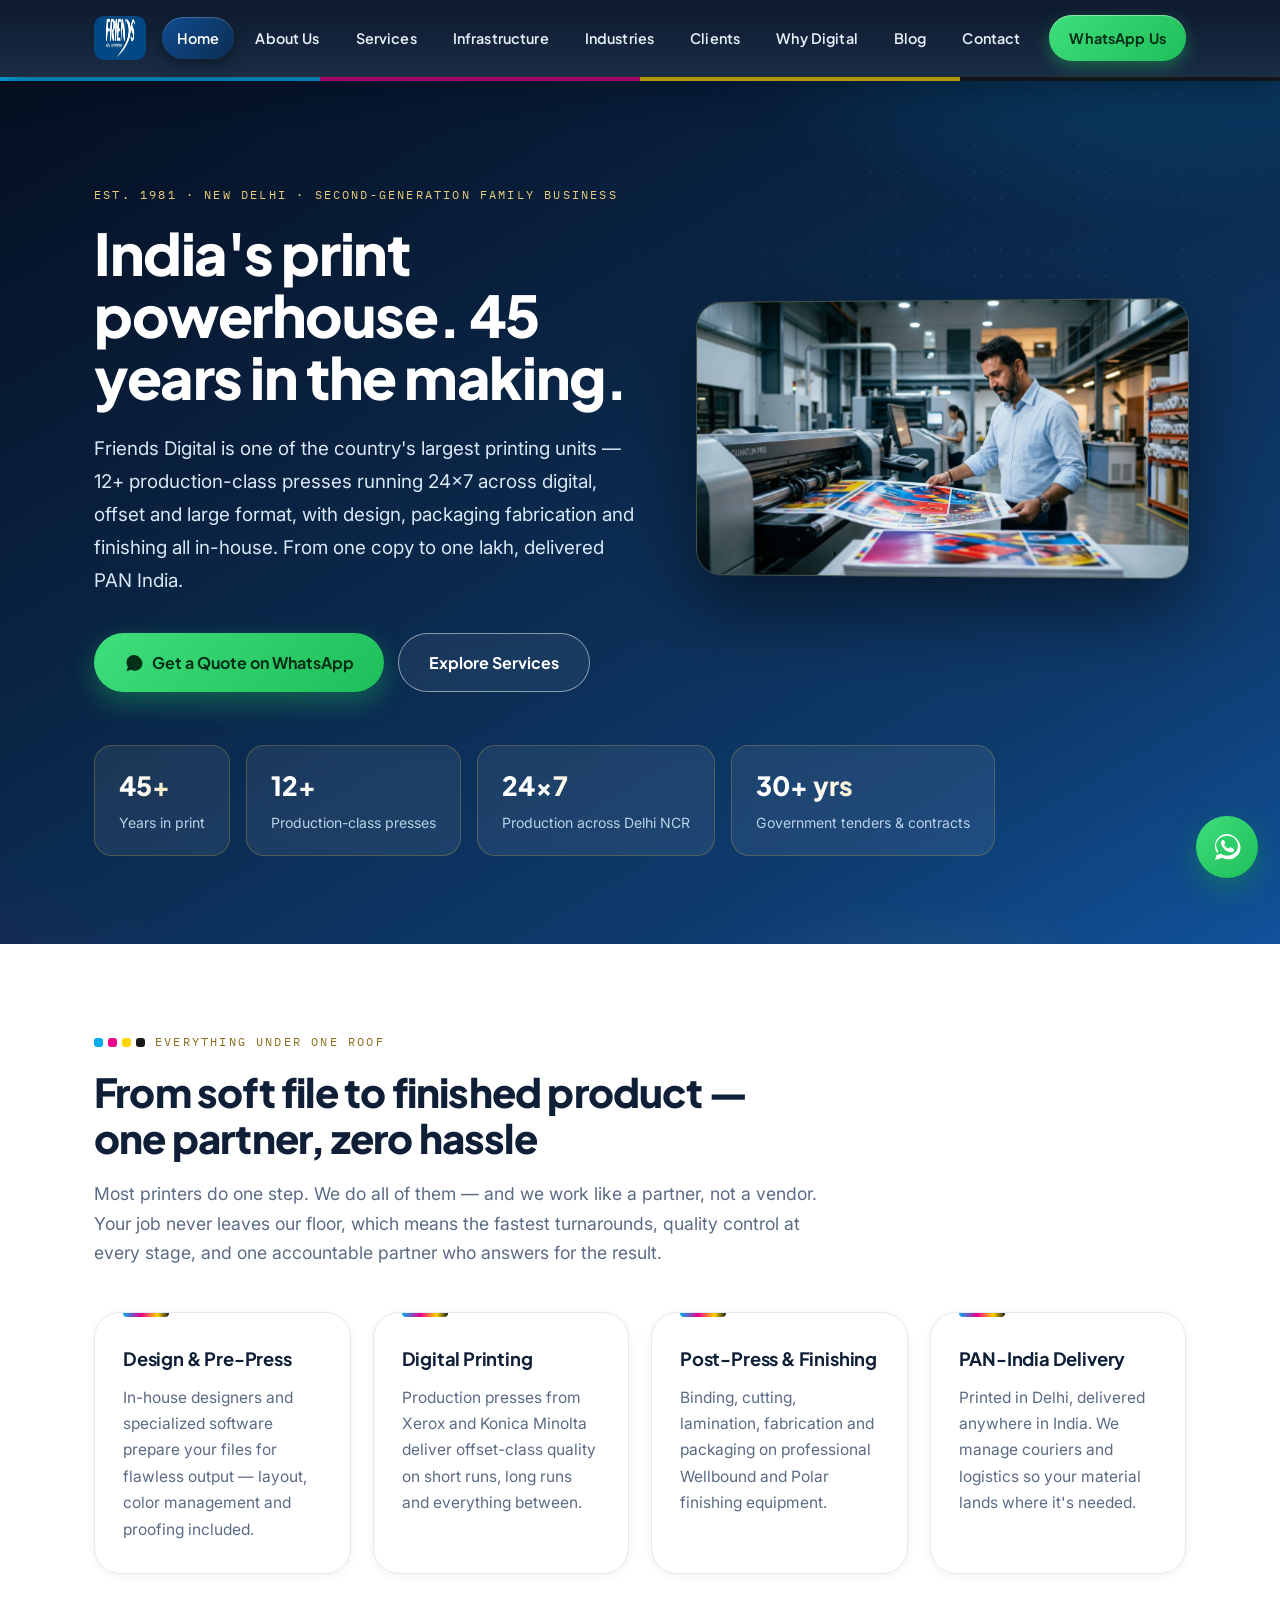
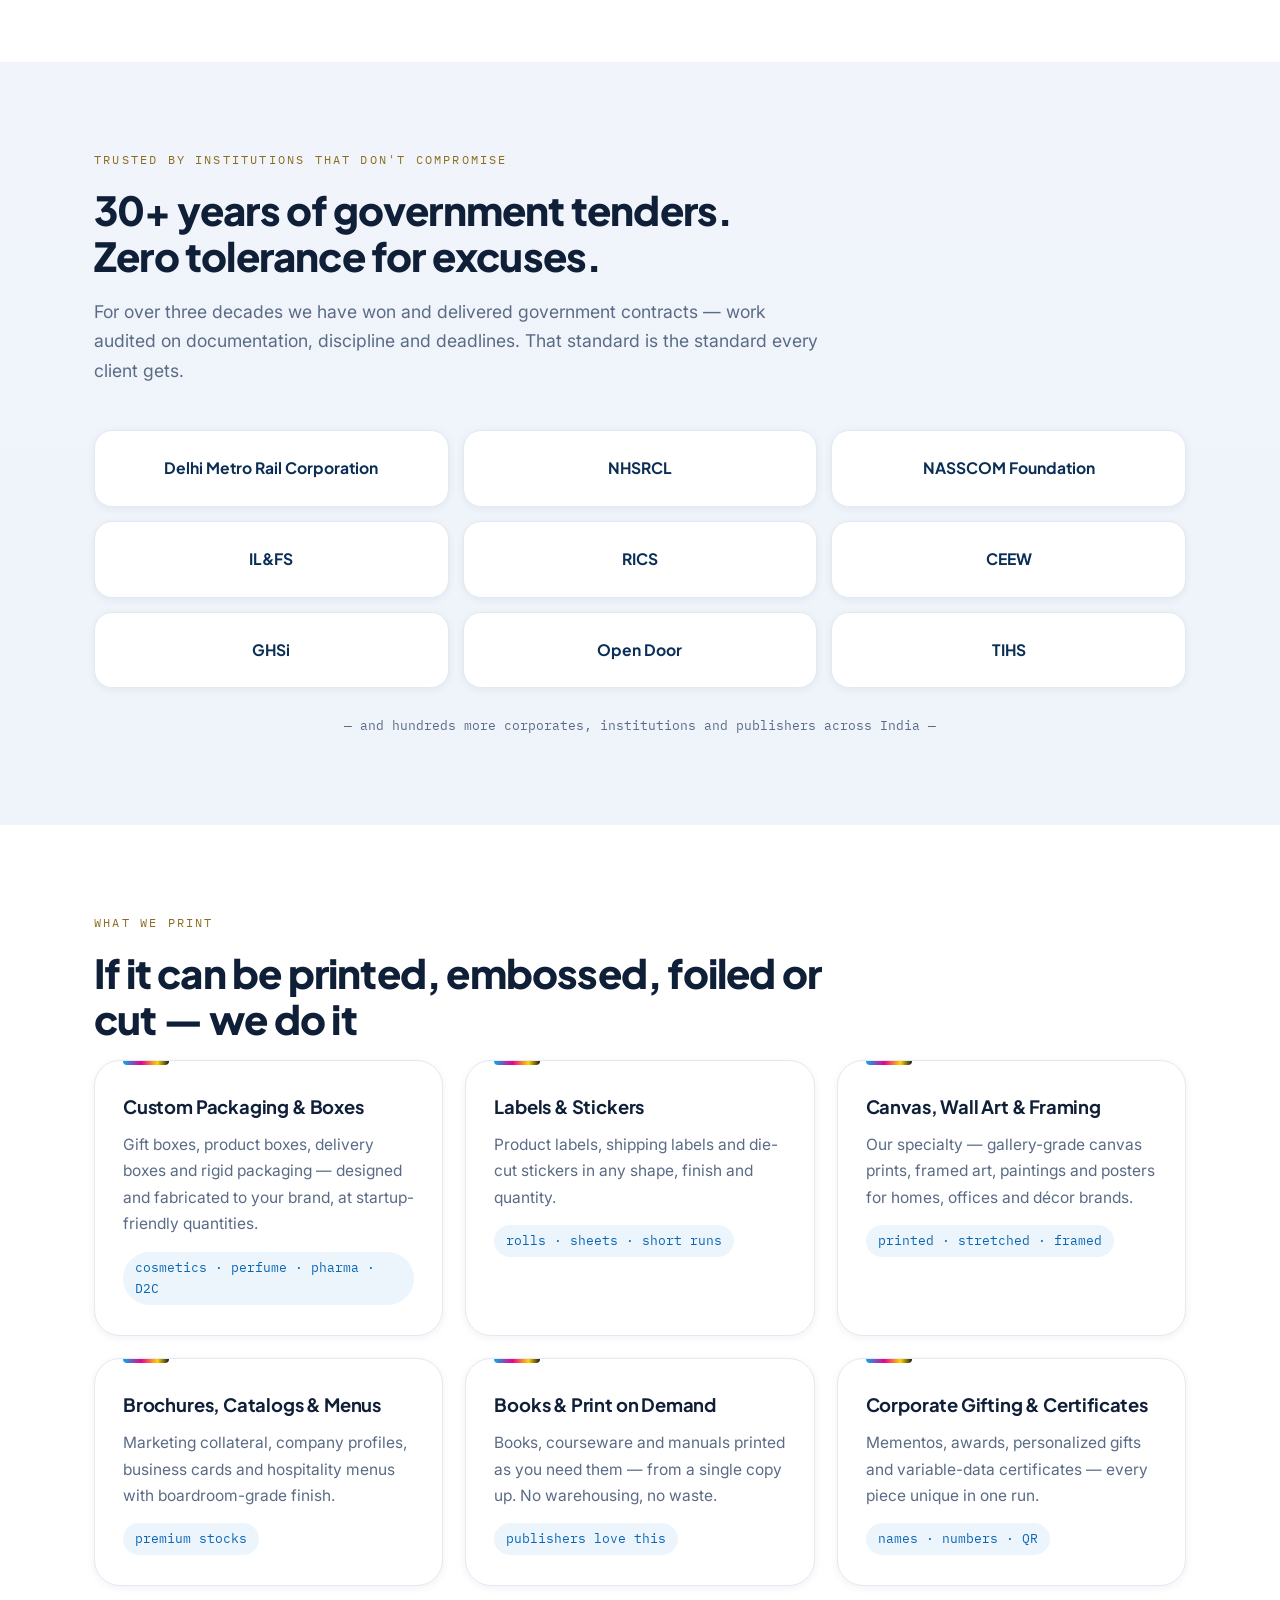
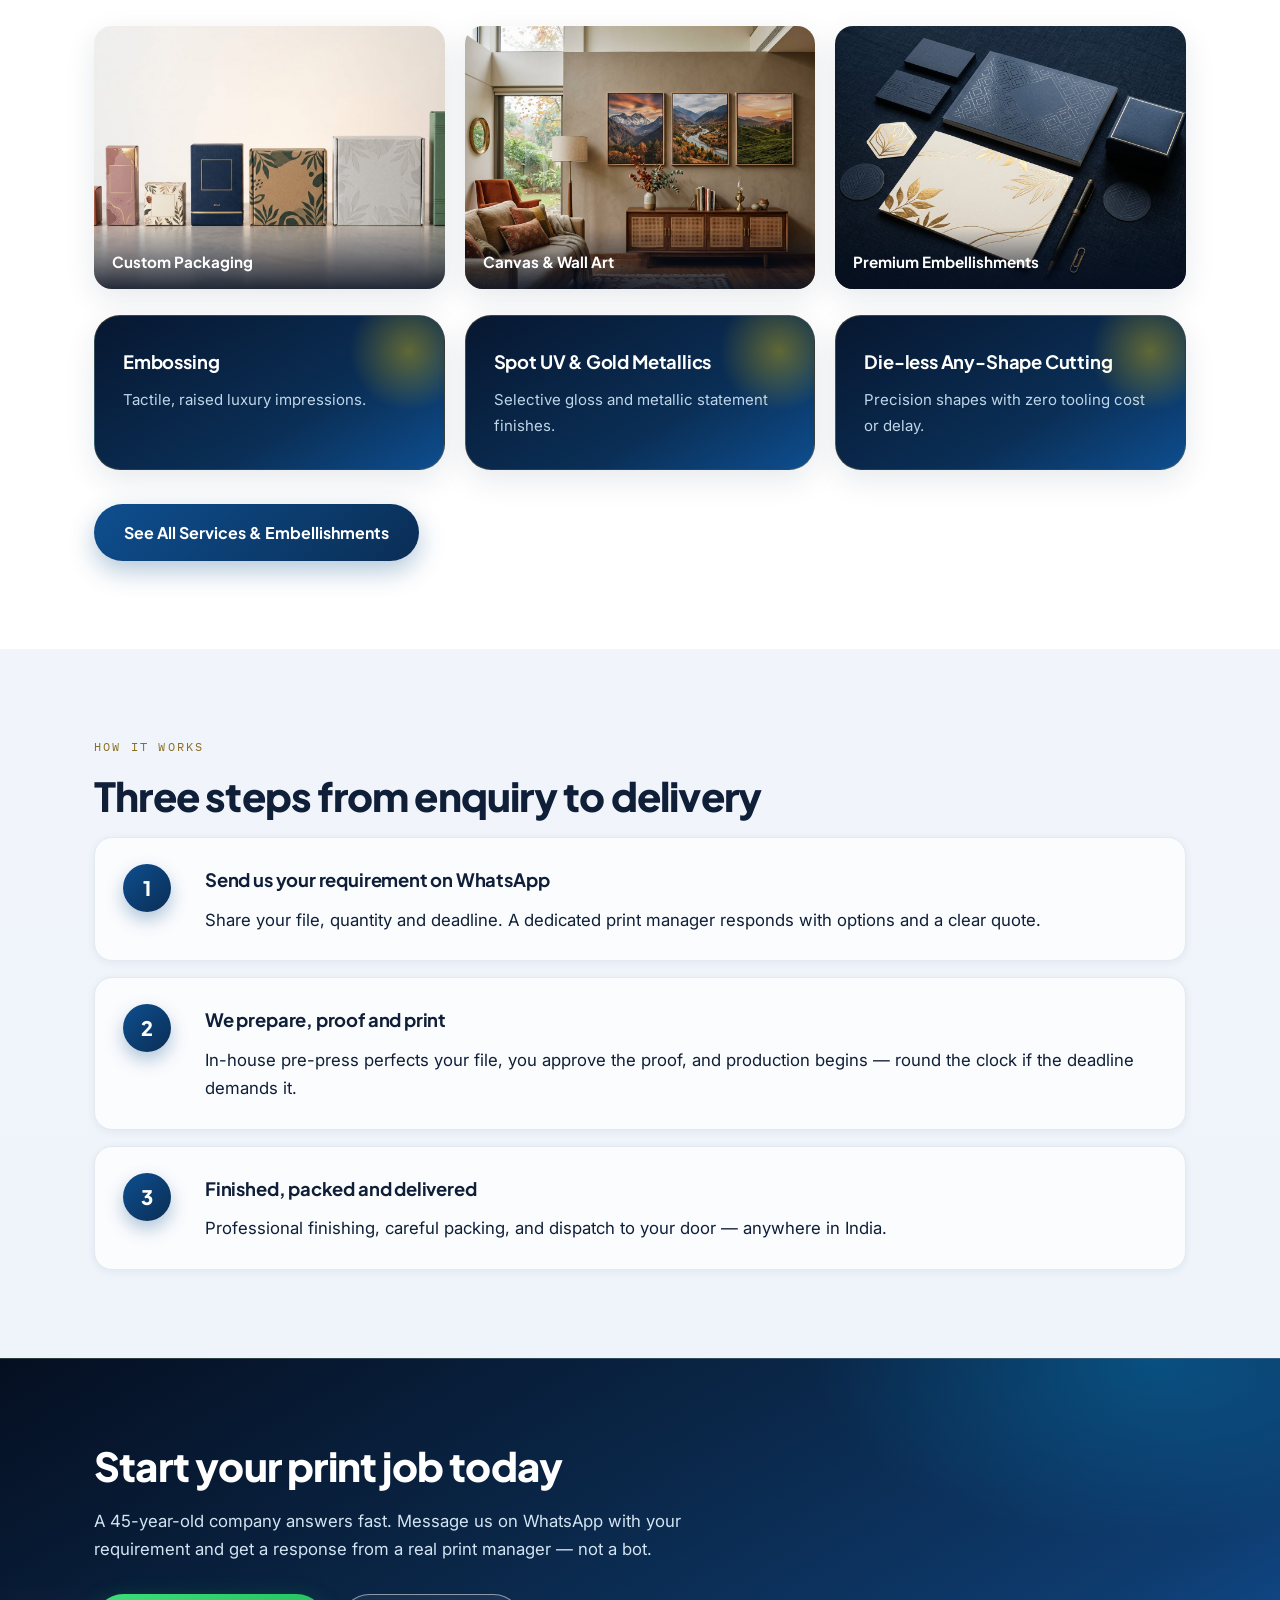
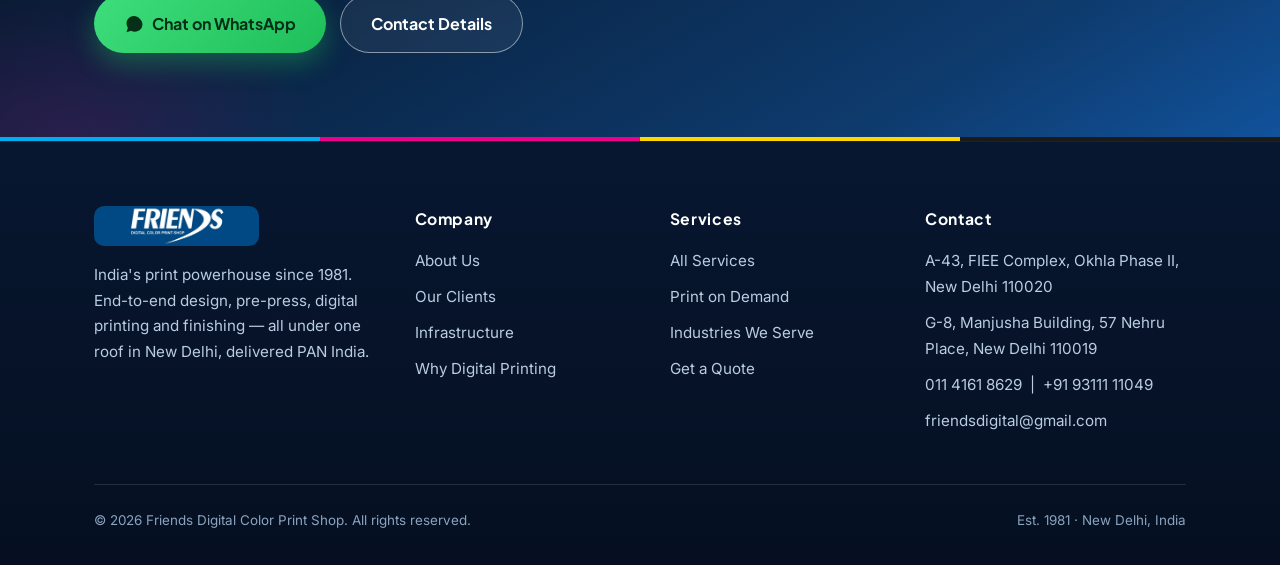
==== commit 8ed4fd50: "Add files via upload" ====
--- a/index.html
+++ b/index.html
@@ -10,7 +10,7 @@
 <meta property="og:title" content="Friends Digital | Digital Printing Company in Delhi, India — Since 1981">
 <meta property="og:description" content="One of India's largest printing companies: digital, offset, large format, custom packaging, labels, canvas & wall art. 12+ presses, 24×7 production in Delhi, PAN-India delivery. Trusted by Delhi Metro & more.">
 <meta property="og:url" content="https://www.friendsprintshop.com/">
-<meta property="og:image" content="https://www.friendsprintshop.com/assets/logo.png">
+<meta property="og:image" content="https://www.friendsprintshop.com/assets/hero.jpg">
 <meta property="og:site_name" content="Friends Digital Color Print Shop">
 <meta name="twitter:card" content="summary_large_image">
 <link rel="icon" type="image/png" href="assets/logo.png">
@@ -54,7 +54,7 @@
 <div class="container nav">
   <a class="brand" href="index.html" aria-label="Friends Digital — home"><img src="assets/logo.png" alt="Friends Digital Color Print Shop" width="376" height="91"></a>
   <button class="nav-toggle" aria-label="Open menu" aria-expanded="false">&#9776;</button>
-  <nav class="menu" aria-label="Main"><a href="index.html" aria-current="page">Home</a><a href="about.html">About Us</a><a href="services.html">Services</a><a href="infrastructure.html">Infrastructure</a><a href="industries.html">Industries</a><a href="clients.html">Clients</a><a href="why-digital-printing.html">Why Digital</a><a href="contact.html">Contact</a><a class="nav-cta" href="https://wa.me/919311111049?text=Hi%20Friends%20Digital%2C%20I%27d%20like%20to%20discuss%20a%20printing%20requirement.">WhatsApp Us</a></nav>
+  <nav class="menu" aria-label="Main"><a href="index.html" aria-current="page">Home</a><a href="about.html">About Us</a><a href="services.html">Services</a><a href="infrastructure.html">Infrastructure</a><a href="industries.html">Industries</a><a href="clients.html">Clients</a><a href="why-digital-printing.html">Why Digital</a><a href="blog.html">Blog</a><a href="contact.html">Contact</a><a class="nav-cta" href="https://wa.me/919311111049?text=Hi%20Friends%20Digital%2C%20I%27d%20like%20to%20discuss%20a%20printing%20requirement.">WhatsApp Us</a></nav>
 </div>
 </header>
 <div class="cmyk" aria-hidden="true"><span></span><span></span><span></span><span></span></div>
@@ -62,12 +62,17 @@
 
 <section class="hero">
 <div class="container">
-  <span class="eyebrow">Est. 1981 &middot; New Delhi &middot; Second-generation family business</span>
-  <h1>India's print powerhouse. 45 years in the making.</h1>
-  <p class="lead">Friends Digital is one of the country's largest printing units — 12+ production-class presses running 24×7 across digital, offset and large format, with design, packaging fabrication and finishing all in-house. From one copy to one lakh, delivered PAN India.</p>
-  <div class="btn-row">
-    <a class="btn btn-wa" href="https://wa.me/919311111049?text=Hi%20Friends%20Digital%2C%20I%27d%20like%20to%20discuss%20a%20printing%20requirement.">Get a Quote on WhatsApp</a>
-    <a class="btn btn-ghost" href="services.html">Explore Services</a>
+  <div class="hero-grid">
+    <div>
+      <span class="eyebrow">Est. 1981 &middot; New Delhi &middot; Second-generation family business</span>
+      <h1>India's print powerhouse. 45 years in the making.</h1>
+      <p class="lead">Friends Digital is one of the country's largest printing units — 12+ production-class presses running 24×7 across digital, offset and large format, with design, packaging fabrication and finishing all in-house. From one copy to one lakh, delivered PAN India.</p>
+      <div class="btn-row">
+        <a class="btn btn-wa" href="https://wa.me/919311111049?text=Hi%20Friends%20Digital%2C%20I%27d%20like%20to%20discuss%20a%20printing%20requirement.">Get a Quote on WhatsApp</a>
+        <a class="btn btn-ghost" href="services.html">Explore Services</a>
+      </div>
+    </div>
+    <div class="hero-art"><img src="assets/hero.jpg" alt="Print manager inspecting a freshly printed color sheet at a production press at Friends Digital" width="1376" height="768" fetchpriority="high"></div>
   </div>
   <div class="hero-stats">
     <div><strong>45+</strong><span>Years in print</span></div>
@@ -124,6 +129,11 @@
     <div class="card"><h3>Books &amp; Print on Demand</h3><p>Books, courseware and manuals printed as you need them — from a single copy up. No warehousing, no waste.</p><span class="mono">publishers love this</span></div>
     <div class="card"><h3>Corporate Gifting &amp; Certificates</h3><p>Mementos, awards, personalized gifts and variable-data certificates — every piece unique in one run.</p><span class="mono">names · numbers · QR</span></div>
   </div>
+  <div class="gallery-row">
+    <figure><img src="assets/boxes.jpg" alt="Custom printed packaging boxes for cosmetics, perfume and D2C brands" loading="lazy"><figcaption>Custom Packaging</figcaption></figure>
+    <figure><img src="assets/decor.jpg" alt="Framed canvas wall art prints in a modern living room" loading="lazy"><figcaption>Canvas &amp; Wall Art</figcaption></figure>
+    <figure><img src="assets/flatlay.jpg" alt="Premium embossed and gold foil printed stationery and packaging" loading="lazy"><figcaption>Premium Embellishments</figcaption></figure>
+  </div>
   <div class="embel" style="margin-top:26px">
     <div><h3>Embossing</h3><p>Tactile, raised luxury impressions.</p></div>
     <div><h3>Spot UV &amp; Gold Metallics</h3><p>Selective gloss and metallic statement finishes.</p></div>
--- a/css/style.css
+++ b/css/style.css
@@ -1,10 +1,11 @@
 /* Friends Digital v2 — premium theme: rounded, layered shadows, gradients */
 :root{
-  --navy:#014984; --navy-deep:#013560; --navy-ink:#0A2540; --red:#EF1C22;
-  --ink:#12213A; --steel:#5B6B85; --paper:#FFFFFF; --mist:#F5F8FC; --line:#E4EAF3;
+  --navy:#014984; --navy-deep:#0A2E55; --navy-ink:#071730; --red:#EF1C22;
+  --midnight:#081C38; --gold:#D4AF37; --gold-soft:rgba(212,175,55,.22);
+  --ink:#101F38; --steel:#5B6B85; --paper:#FBFCFE; --mist:#F1F5FB; --line:#E2E9F3;
   --cyan:#00AEEF; --magenta:#EC008C; --yellow:#FFD500; --black:#1A1A1A;
-  --grad-navy:linear-gradient(135deg,#02386B 0%,#014984 45%,#0A66B5 100%);
-  --grad-btn:linear-gradient(135deg,#0A66B5,#014984);
+  --grad-navy:linear-gradient(150deg,#050F21 0%,#0A2647 42%,#0E3B6E 78%,#11529B 100%);
+  --grad-btn:linear-gradient(135deg,#0E4E8F,#0A2E55);
   --grad-red:linear-gradient(135deg,#FF4D52,#E01118);
   --grad-wa:linear-gradient(135deg,#3FDE7C,#1EBE5A);
   --shadow-sm:0 2px 8px rgba(10,37,64,.06);
@@ -18,7 +19,7 @@
 *{margin:0;padding:0;box-sizing:border-box}
 html{scroll-behavior:smooth}
 @media (prefers-reduced-motion:reduce){html{scroll-behavior:auto}*,*::before,*::after{animation:none!important;transition:none!important}}
-body{font-family:var(--body);color:var(--ink);background:var(--paper);font-size:1.05rem;line-height:1.7;-webkit-font-smoothing:antialiased}
+body{font-family:var(--body);color:var(--ink);background:#FFFFFF;font-size:1.05rem;line-height:1.7;-webkit-font-smoothing:antialiased}
 img{max-width:100%;display:block}
 a{color:var(--navy)}
 .container{max-width:1140px;margin:0 auto;padding:0 24px}
@@ -44,34 +45,34 @@
 .cmyk-ticks i:nth-child(4){background:var(--black)}
 
 /* Header */
-header{background:rgba(1,64,117,.92);backdrop-filter:blur(14px);-webkit-backdrop-filter:blur(14px);position:sticky;top:0;z-index:50;box-shadow:0 6px 24px rgba(1,40,70,.22)}
+header{background:linear-gradient(180deg,rgba(6,18,38,.97),rgba(8,28,56,.93));backdrop-filter:blur(16px);-webkit-backdrop-filter:blur(16px);position:sticky;top:0;z-index:50;box-shadow:0 10px 34px rgba(3,12,28,.45);border-bottom:1px solid rgba(212,175,55,.14)}
 .nav{display:flex;align-items:center;justify-content:space-between;min-height:76px;gap:16px}
 .brand img{height:44px;width:auto;border-radius:10px}
 nav.menu{display:flex;gap:6px;align-items:center}
-nav.menu a{color:#E8F1FA;text-decoration:none;font-family:var(--display);font-weight:600;font-size:.92rem;letter-spacing:.01em;padding:9px 14px;border-radius:var(--r-pill);transition:background .25s,color .25s}
-nav.menu a:hover,nav.menu a:focus-visible{background:rgba(255,255,255,.14)}
-nav.menu a[aria-current="page"]{background:rgba(255,255,255,.18);color:#fff}
-nav.menu a.nav-cta{background:var(--grad-wa);color:#053018;padding:11px 20px;font-weight:700;margin-left:8px;box-shadow:0 6px 16px rgba(30,190,90,.35)}
+nav.menu a{color:#E8F1FA;text-decoration:none;font-family:var(--display);font-weight:600;font-size:.9rem;letter-spacing:.01em;padding:9px 15px;border-radius:var(--r-pill);white-space:nowrap;transition:background .3s,color .3s,transform .3s,box-shadow .3s}
+nav.menu a:hover,nav.menu a:focus-visible{background:rgba(255,255,255,.12);transform:translateY(-2px);box-shadow:0 8px 18px rgba(0,0,0,.35),inset 0 1px 0 rgba(255,255,255,.25)}
+nav.menu a[aria-current="page"]{background:linear-gradient(135deg,rgba(17,82,155,.9),rgba(10,46,85,.9));color:#fff;box-shadow:0 6px 16px rgba(0,0,0,.35),inset 0 1px 0 rgba(255,255,255,.2)}
+nav.menu a.nav-cta{background:var(--grad-wa);color:#053018;padding:11px 20px;font-weight:700;margin-left:8px;box-shadow:0 6px 16px rgba(30,190,90,.4),inset 0 1px 0 rgba(255,255,255,.4)}
 nav.menu a.nav-cta:hover{transform:translateY(-1px);box-shadow:0 10px 22px rgba(30,190,90,.45)}
 .nav-toggle{display:none;background:rgba(255,255,255,.12);border:none;color:#fff;font-size:1.35rem;line-height:1;padding:10px 14px;border-radius:12px;cursor:pointer}
 
 /* Hero */
 .hero{background:var(--grad-navy);color:#fff;padding:104px 0 88px;position:relative;overflow:hidden}
 .hero::before{content:"";position:absolute;inset:0;background:
-  radial-gradient(620px 340px at 88% -10%,rgba(0,174,239,.28),transparent 65%),
-  radial-gradient(520px 320px at -8% 110%,rgba(236,0,140,.16),transparent 60%),
-  radial-gradient(420px 260px at 60% 120%,rgba(255,213,0,.12),transparent 60%)}
+  radial-gradient(640px 360px at 88% -10%,rgba(0,174,239,.22),transparent 65%),
+  radial-gradient(540px 330px at -8% 112%,rgba(236,0,140,.10),transparent 60%),
+  radial-gradient(460px 280px at 72% 115%,rgba(212,175,55,.16),transparent 62%)}
 .hero::after{content:"";position:absolute;inset:0;opacity:.5;background-image:radial-gradient(rgba(255,255,255,.14) 1px,transparent 1.6px);background-size:26px 26px;mask-image:radial-gradient(700px 480px at 80% 20%,#000 0%,transparent 75%);-webkit-mask-image:radial-gradient(700px 480px at 80% 20%,#000 0%,transparent 75%)}
 .hero .container{position:relative;z-index:2}
-.hero .eyebrow{color:#8FD2FF}
+.hero .eyebrow{color:#E8CD7A}
 .hero h1{font-family:var(--display);font-weight:800;font-size:clamp(2.2rem,4.8vw,3.6rem);line-height:1.08;letter-spacing:-.025em;max-width:19ch}
 .hero p.lead{font-size:1.18rem;color:#D9E8F6;max-width:58ch;margin:24px 0 36px;line-height:1.75}
 .hero-stats{display:flex;gap:16px;flex-wrap:wrap;margin-top:52px}
-.hero-stats div{background:rgba(255,255,255,.09);border:1px solid rgba(255,255,255,.16);border-radius:var(--r-md);padding:18px 24px;backdrop-filter:blur(8px);-webkit-backdrop-filter:blur(8px)}
-.hero-stats strong{display:block;font-family:var(--display);font-size:1.65rem;font-weight:800;background:linear-gradient(90deg,#fff,#9BD4FF);-webkit-background-clip:text;background-clip:text;color:transparent}
+.hero-stats div{background:rgba(255,255,255,.07);border:1px solid rgba(212,175,55,.28);border-radius:var(--r-md);padding:18px 24px;backdrop-filter:blur(8px);-webkit-backdrop-filter:blur(8px)}
+.hero-stats strong{display:block;font-family:var(--display);font-size:1.65rem;font-weight:800;background:linear-gradient(90deg,#FFFFFF 20%,#F0D98A 85%);-webkit-background-clip:text;background-clip:text;color:transparent}
 .hero-stats span{color:#B9D2E8;font-size:.88rem}
 
-.eyebrow{font-family:var(--mono);text-transform:uppercase;letter-spacing:.16em;font-size:.78rem;color:var(--steel);display:block;margin-bottom:16px}
+.eyebrow{font-family:var(--mono);text-transform:uppercase;letter-spacing:.18em;font-size:.76rem;color:#8A6E1F;display:block;margin-bottom:16px}
 
 /* Buttons */
 .btn{display:inline-flex;align-items:center;gap:8px;font-family:var(--display);font-weight:700;text-decoration:none;padding:15px 30px;font-size:1rem;border-radius:var(--r-pill);transition:transform .25s,box-shadow .25s;will-change:transform}
@@ -97,8 +98,10 @@
 .grid-3{grid-template-columns:repeat(3,1fr)}
 .grid-2{grid-template-columns:repeat(2,1fr)}
 .grid-4{grid-template-columns:repeat(4,1fr)}
-.card{background:var(--paper);border:1px solid var(--line);border-radius:var(--r-lg);padding:30px 28px;position:relative;box-shadow:var(--shadow-sm);transition:transform .3s,box-shadow .3s;overflow:hidden}
-.card:hover{transform:translateY(-6px);box-shadow:var(--shadow-lg)}
+.card{background:#FFFFFF;border:1px solid var(--line);border-radius:var(--r-lg);padding:30px 28px;position:relative;box-shadow:var(--shadow-sm);transition:transform .45s cubic-bezier(.2,.7,.3,1),box-shadow .45s;overflow:hidden;transform-style:preserve-3d}
+.card:hover{transform:perspective(900px) translateY(-8px) rotateX(2.5deg);box-shadow:0 30px 60px rgba(7,23,48,.18),0 4px 12px rgba(7,23,48,.08)}
+.card::after{content:"";position:absolute;inset:0;border-radius:inherit;background:linear-gradient(120deg,rgba(255,255,255,0) 55%,rgba(255,255,255,.5) 75%,rgba(255,255,255,0) 90%);transform:translateX(-120%);transition:transform .8s ease;pointer-events:none}
+.card:hover::after{transform:translateX(120%)}
 .card::before{content:"";position:absolute;top:0;left:28px;right:auto;width:46px;height:4px;border-radius:0 0 6px 6px;background:linear-gradient(90deg,var(--cyan),var(--magenta) 40%,var(--yellow) 75%,var(--black))}
 .card p{color:var(--steel);font-size:.97rem}
 .card .mono{font-family:var(--mono);font-size:.8rem;color:#0A66B5;margin-top:14px;display:inline-block;background:#EDF5FC;border-radius:var(--r-pill);padding:5px 12px}
@@ -112,8 +115,8 @@
 
 /* Client wall */
 .clients{display:grid;grid-template-columns:repeat(3,1fr);gap:14px}
-.clients div{border:1px solid var(--line);background:var(--paper);border-radius:var(--r-md);padding:24px 18px;text-align:center;font-family:var(--display);font-weight:700;color:var(--navy);font-size:.98rem;box-shadow:var(--shadow-sm);transition:transform .25s,box-shadow .25s}
-.clients div:hover{transform:translateY(-4px);box-shadow:var(--shadow-md)}
+.clients div{border:1px solid var(--line);background:#FFFFFF;border-radius:var(--r-md);padding:24px 18px;text-align:center;font-family:var(--display);font-weight:700;color:var(--navy-deep);font-size:.98rem;box-shadow:var(--shadow-sm);transition:transform .35s cubic-bezier(.2,.7,.3,1),box-shadow .35s,border-color .35s}
+.clients div:hover{transform:translateY(-5px);box-shadow:var(--shadow-md);border-color:rgba(212,175,55,.5)}
 .trustline{font-family:var(--mono);font-size:.84rem;color:var(--steel);text-align:center;margin-top:26px}
 
 /* Checklist */
@@ -128,14 +131,14 @@
 .step::before{counter-increment:s;content:counter(s);font-family:var(--display);font-weight:800;font-size:1.25rem;color:#fff;background:var(--grad-btn);width:48px;height:48px;border-radius:50%;display:flex;align-items:center;justify-content:center;box-shadow:0 8px 18px rgba(1,73,132,.3)}
 
 /* CTA band */
-.cta-band{background:var(--grad-navy);color:#fff;padding:80px 0;position:relative;overflow:hidden;border-radius:0}
+.cta-band{background:var(--grad-navy);color:#fff;padding:84px 0;position:relative;overflow:hidden;border-top:1px solid rgba(212,175,55,.18)}
 .cta-band::before{content:"";position:absolute;inset:0;background:radial-gradient(560px 300px at 90% 0%,rgba(0,174,239,.25),transparent 60%),radial-gradient(420px 260px at 5% 100%,rgba(236,0,140,.14),transparent 60%)}
 .cta-band .container{position:relative;z-index:2}
 .cta-band h2{color:#fff}
 .cta-band p{color:#D3E4F3;max-width:58ch;margin-bottom:30px}
 
 /* Footer */
-footer{background:var(--navy-ink);color:#B9CCE0;padding:64px 0 34px;font-size:.95rem}
+footer{background:linear-gradient(180deg,#071730,#050F21);color:#B9CCE0;border-top:1px solid rgba(212,175,55,.12);padding:64px 0 34px;font-size:.95rem}
 footer .fgrid{display:grid;grid-template-columns:1.3fr 1fr 1fr 1.2fr;gap:38px;margin-bottom:40px}
 footer h4{font-family:var(--display);color:#fff;font-size:.98rem;margin-bottom:16px;letter-spacing:.04em}
 footer a{color:#B9CCE0;text-decoration:none;transition:color .2s}
@@ -153,7 +156,7 @@
 .wa-float{animation:waPulse 2.6s infinite}
 
 /* Page hero (inner pages) */
-.page-hero{background:var(--grad-navy);color:#fff;padding:72px 0 60px;position:relative;overflow:hidden}
+.page-hero{background:var(--grad-navy);color:#fff;padding:76px 0 64px;position:relative;overflow:hidden}
 .page-hero::before{content:"";position:absolute;inset:0;background:radial-gradient(520px 300px at 92% -10%,rgba(0,174,239,.25),transparent 60%)}
 .page-hero .container{position:relative;z-index:2}
 .page-hero h1{font-family:var(--display);font-weight:800;font-size:clamp(1.9rem,3.8vw,2.9rem);letter-spacing:-.02em;max-width:24ch;line-height:1.12}
@@ -190,8 +193,8 @@
 
 /* Embellishment tiles */
 .embel{display:grid;grid-template-columns:repeat(3,1fr);gap:20px}
-.embel div{background:linear-gradient(150deg,#0C2A4A 0%,#013560 70%,#02508F 100%);color:#fff;padding:30px 28px;position:relative;overflow:hidden;border-radius:var(--r-lg);box-shadow:var(--shadow-md);transition:transform .3s,box-shadow .3s}
-.embel div:hover{transform:translateY(-6px);box-shadow:var(--shadow-lg)}
+.embel div{background:linear-gradient(150deg,#071730 0%,#0A2E55 62%,#0E4E8F 100%);border:1px solid rgba(212,175,55,.22);color:#fff;padding:30px 28px;position:relative;overflow:hidden;border-radius:var(--r-lg);box-shadow:var(--shadow-md);transition:transform .3s,box-shadow .3s}
+.embel div:hover{transform:perspective(900px) translateY(-8px) rotateX(2.5deg);box-shadow:0 30px 60px rgba(3,12,28,.5)}
 .embel div::after{content:"";position:absolute;top:-30px;right:-30px;width:130px;height:130px;border-radius:50%;background:radial-gradient(circle,rgba(255,213,0,.35),transparent 65%)}
 .embel h3{color:#fff}
 .embel p{color:#BFD5E8;font-size:.94rem}
@@ -219,3 +222,22 @@
   .hero-stats{gap:12px}
   .hero-stats div{flex:1 1 40%;padding:14px 16px}
 }
+
+/* Imagery components */
+.img-banner{border-radius:var(--r-lg);overflow:hidden;box-shadow:var(--shadow-lg);margin:6px 0 46px;position:relative}
+.img-banner img{width:100%;height:auto;display:block;transition:transform 1.2s ease}
+.img-banner:hover img{transform:scale(1.03)}
+.split{display:grid;grid-template-columns:1fr 1fr;gap:44px;align-items:center}
+.split figure{border-radius:var(--r-lg);overflow:hidden;box-shadow:var(--shadow-lg);margin:0}
+.split figure img{width:100%;height:100%;object-fit:cover;display:block;transition:transform 1.2s ease}
+.split figure:hover img{transform:scale(1.04)}
+.hero-grid{display:grid;grid-template-columns:1.05fr .95fr;gap:52px;align-items:center}
+.hero-art{border-radius:var(--r-lg);overflow:hidden;box-shadow:0 34px 80px rgba(0,0,0,.5);border:1px solid rgba(212,175,55,.3);transform:perspective(1200px) rotateY(-4deg);transition:transform .8s ease}
+.hero-art:hover{transform:perspective(1200px) rotateY(0deg)}
+.hero-art img{width:100%;height:auto;display:block}
+.gallery-row{display:grid;grid-template-columns:repeat(3,1fr);gap:20px;margin-top:40px}
+.gallery-row figure{border-radius:var(--r-md);overflow:hidden;box-shadow:var(--shadow-md);margin:0;position:relative;aspect-ratio:4/3}
+.gallery-row img{width:100%;height:100%;object-fit:cover;display:block;transition:transform .9s ease}
+.gallery-row figure:hover img{transform:scale(1.06)}
+.gallery-row figcaption{position:absolute;left:0;right:0;bottom:0;padding:22px 18px 14px;background:linear-gradient(180deg,transparent,rgba(5,15,33,.85));color:#fff;font-family:var(--display);font-weight:700;font-size:.95rem}
+@media(max-width:920px){.hero-grid{grid-template-columns:1fr}.hero-art{transform:none}.split{grid-template-columns:1fr}.gallery-row{grid-template-columns:1fr;gap:16px}}
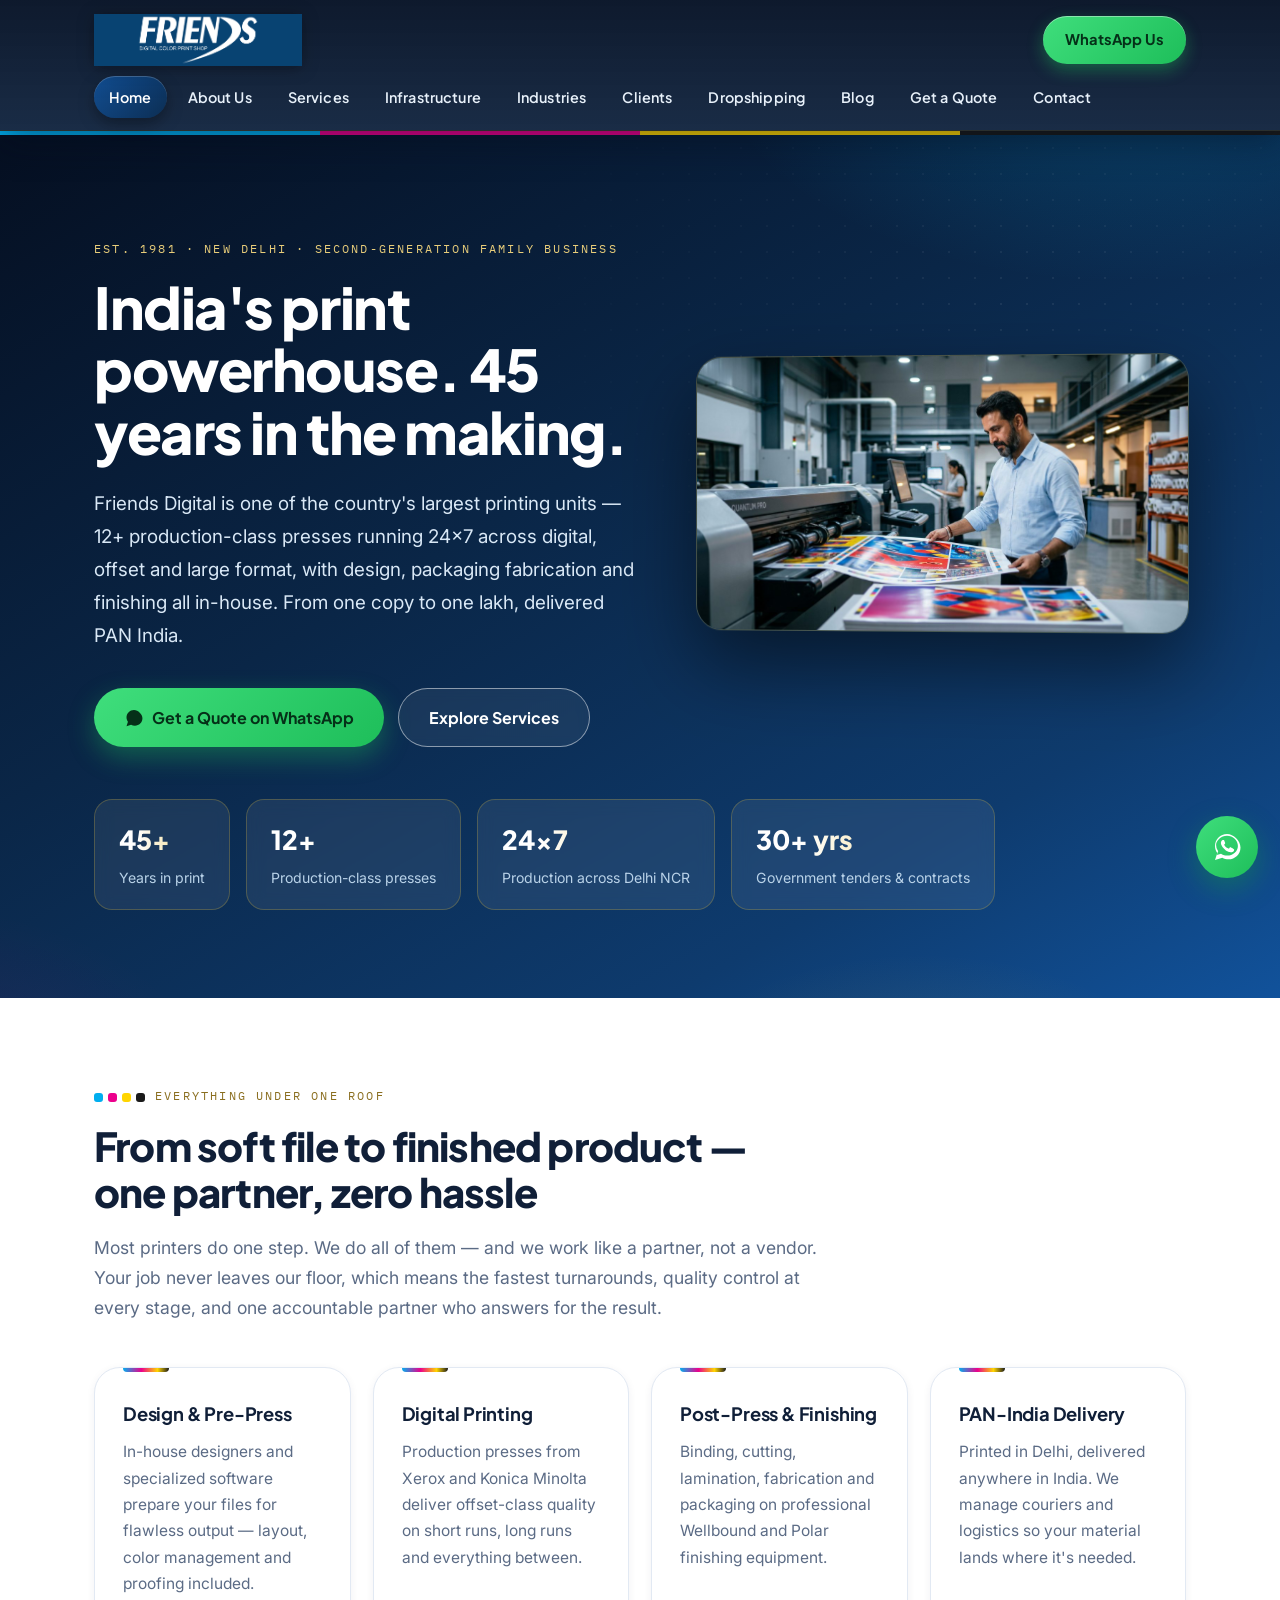
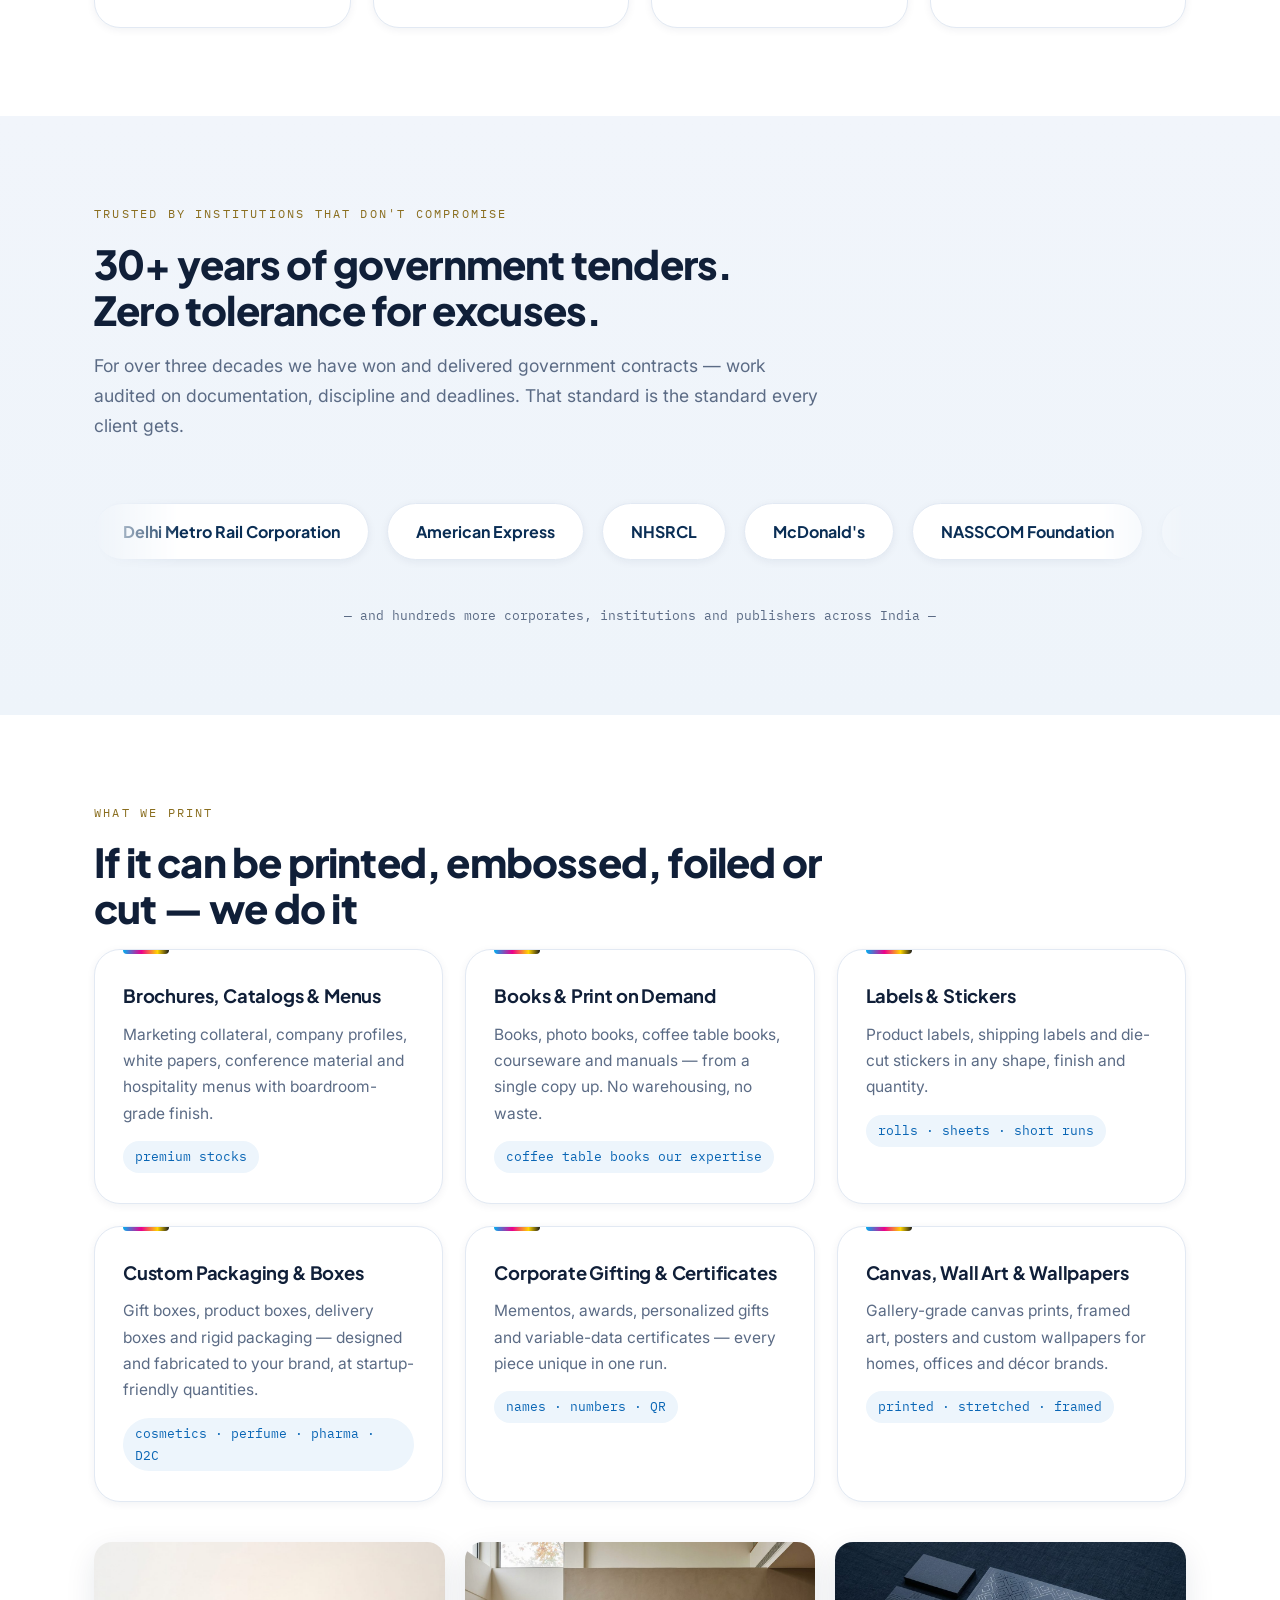
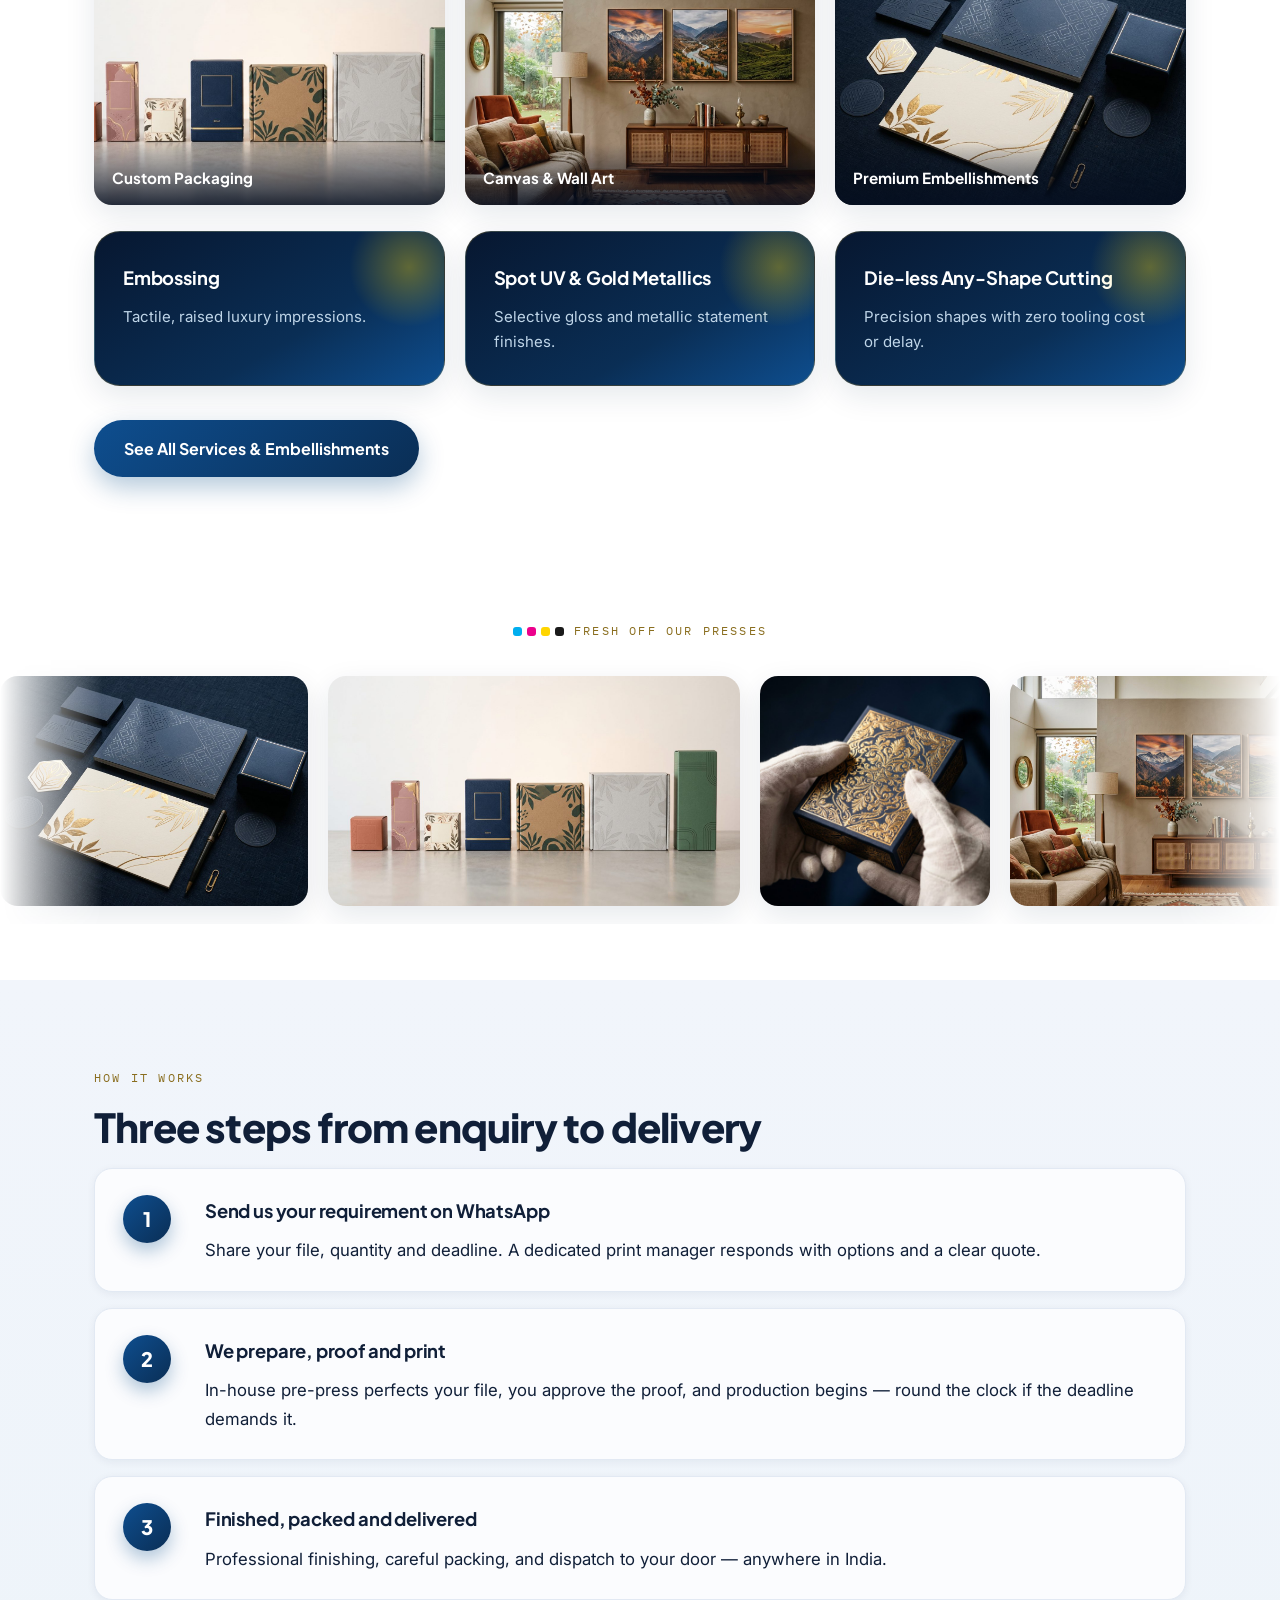
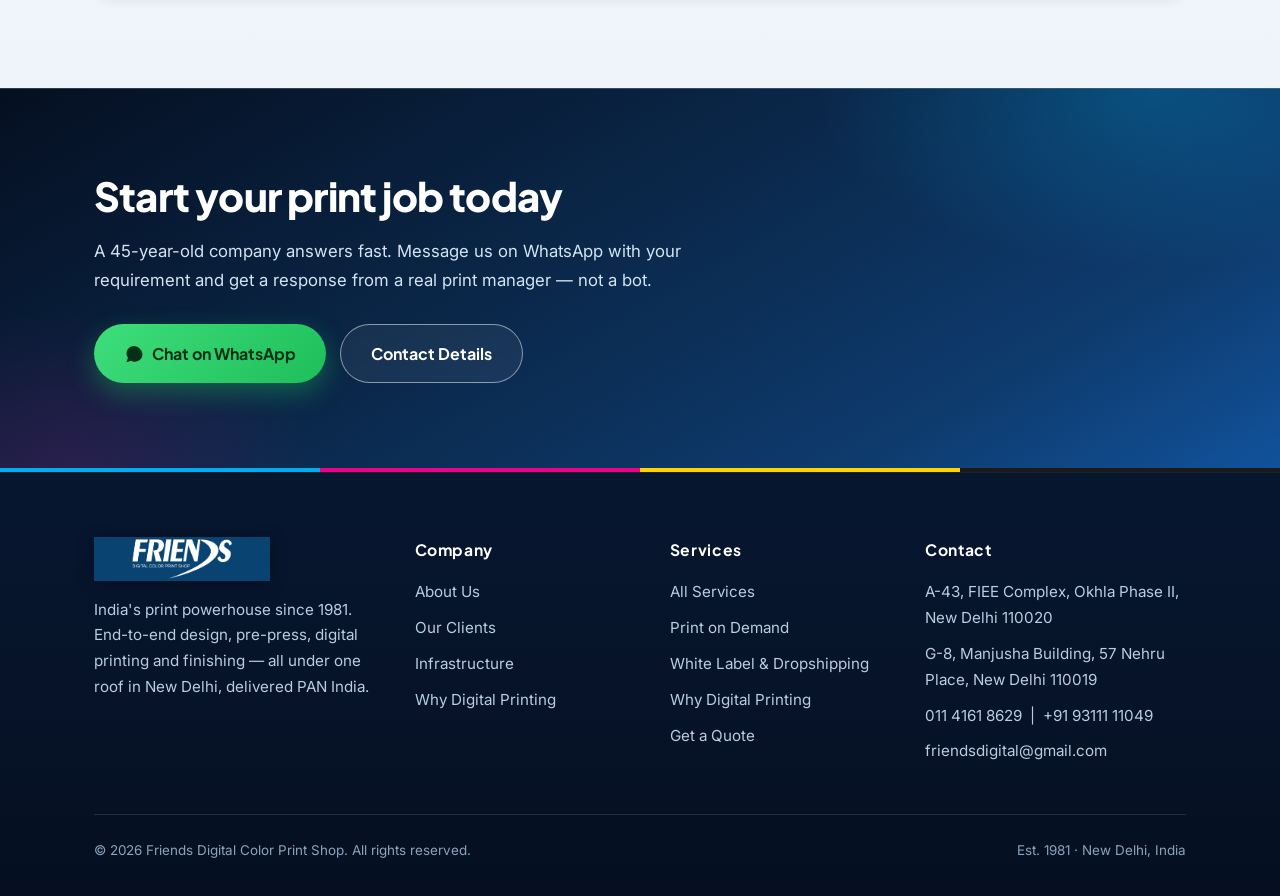
==== commit 14a45bfe: "Add files via upload" ====
--- a/index.html
+++ b/index.html
@@ -5,12 +5,12 @@
 <meta name="viewport" content="width=device-width, initial-scale=1.0">
 <title>Friends Digital | Digital Printing Company in Delhi, India — Since 1981</title>
 <meta name="description" content="One of India's largest printing companies: digital, offset, large format, custom packaging, labels, canvas & wall art. 12+ presses, 24×7 production in Delhi, PAN-India delivery. Trusted by Delhi Metro & more.">
-<link rel="canonical" href="https://www.friendsprintshop.com/">
+<link rel="canonical" href="https://www.friendsprintshop.in/">
 <meta property="og:type" content="website">
 <meta property="og:title" content="Friends Digital | Digital Printing Company in Delhi, India — Since 1981">
 <meta property="og:description" content="One of India's largest printing companies: digital, offset, large format, custom packaging, labels, canvas & wall art. 12+ presses, 24×7 production in Delhi, PAN-India delivery. Trusted by Delhi Metro & more.">
-<meta property="og:url" content="https://www.friendsprintshop.com/">
-<meta property="og:image" content="https://www.friendsprintshop.com/assets/hero.jpg">
+<meta property="og:url" content="https://www.friendsprintshop.in/">
+<meta property="og:image" content="https://www.friendsprintshop.in/assets/hero.jpg">
 <meta property="og:site_name" content="Friends Digital Color Print Shop">
 <meta name="twitter:card" content="summary_large_image">
 <link rel="icon" type="image/png" href="assets/logo.png">
@@ -26,7 +26,7 @@
   "@type": "LocalBusiness",
   "name": "Friends Digital Color Print Shop",
   "description": "One of India's largest digital printing companies. End-to-end design, pre-press, digital printing and post-press services in New Delhi since 1981.",
-  "url": "https://www.friendsprintshop.com",
+  "url": "https://www.friendsprintshop.in",
   "telephone": "+911141618629",
   "email": "friendsdigital@gmail.com",
   "foundingDate": "1981",
@@ -52,9 +52,12 @@
 <a href="#main" class="skip" style="position:absolute;left:-9999px">Skip to content</a>
 <header>
 <div class="container nav">
-  <a class="brand" href="index.html" aria-label="Friends Digital — home"><img src="assets/logo.png" alt="Friends Digital Color Print Shop" width="376" height="91"></a>
-  <button class="nav-toggle" aria-label="Open menu" aria-expanded="false">&#9776;</button>
-  <nav class="menu" aria-label="Main"><a href="index.html" aria-current="page">Home</a><a href="about.html">About Us</a><a href="services.html">Services</a><a href="infrastructure.html">Infrastructure</a><a href="industries.html">Industries</a><a href="clients.html">Clients</a><a href="why-digital-printing.html">Why Digital</a><a href="blog.html">Blog</a><a href="contact.html">Contact</a><a class="nav-cta" href="https://wa.me/919311111049?text=Hi%20Friends%20Digital%2C%20I%27d%20like%20to%20discuss%20a%20printing%20requirement.">WhatsApp Us</a></nav>
+  <div class="nav-top">
+    <a class="brand" href="index.html" aria-label="Friends Digital — home"><img src="assets/logo.png" alt="Friends Digital Color Print Shop" width="925" height="231"></a>
+    <a class="btn-wa-top" href="https://wa.me/919311111049?text=Hi%20Friends%20Digital%2C%20I%27d%20like%20to%20discuss%20a%20printing%20requirement.">WhatsApp Us</a>
+    <button class="nav-toggle" aria-label="Open menu" aria-expanded="false">&#9776;</button>
+  </div>
+  <nav class="menu" aria-label="Main"><a href="index.html" aria-current="page">Home</a><a href="about.html">About Us</a><a href="services.html">Services</a><a href="infrastructure.html">Infrastructure</a><a href="industries.html">Industries</a><a href="clients.html">Clients</a><a href="dropshipping.html">Dropshipping</a><a href="blog.html">Blog</a><a href="quote.html">Get a Quote</a><a href="contact.html">Contact</a></nav>
 </div>
 </header>
 <div class="cmyk" aria-hidden="true"><span></span><span></span><span></span><span></span></div>
@@ -102,16 +105,8 @@
   <span class="eyebrow">Trusted by institutions that don't compromise</span>
   <h2>30+ years of government tenders. Zero tolerance for excuses.</h2>
   <p class="section-intro">For over three decades we have won and delivered government contracts — work audited on documentation, discipline and deadlines. That standard is the standard every client gets.</p>
-  <div class="clients">
-    <div>Delhi Metro Rail Corporation</div>
-    <div>NHSRCL</div>
-    <div>NASSCOM Foundation</div>
-    <div>IL&amp;FS</div>
-    <div>RICS</div>
-    <div>CEEW</div>
-    <div>GHSi</div>
-    <div>Open Door</div>
-    <div>TIHS</div>
+  <div class="ticker" aria-label="Our clients">
+    <div class="ticker-track"><span class="chip">Delhi Metro Rail Corporation</span><span class="chip">American Express</span><span class="chip">NHSRCL</span><span class="chip">McDonald's</span><span class="chip">NASSCOM Foundation</span><span class="chip">IL&amp;FS</span><span class="chip">RICS</span><span class="chip">CEEW</span><span class="chip">GHSi</span><span class="chip">Open Door</span><span class="chip">TIHS</span><span class="chip">Delhi Metro Rail Corporation</span><span class="chip">American Express</span><span class="chip">NHSRCL</span><span class="chip">McDonald's</span><span class="chip">NASSCOM Foundation</span><span class="chip">IL&amp;FS</span><span class="chip">RICS</span><span class="chip">CEEW</span><span class="chip">GHSi</span><span class="chip">Open Door</span><span class="chip">TIHS</span></div>
   </div>
   <p class="trustline">&mdash; and hundreds more corporates, institutions and publishers across India &mdash;</p>
 </div>
@@ -122,12 +117,12 @@
   <span class="eyebrow">What we print</span>
   <h2>If it can be printed, embossed, foiled or cut — we do it</h2>
   <div class="grid grid-3">
+    <div class="card"><h3>Brochures, Catalogs &amp; Menus</h3><p>Marketing collateral, company profiles, white papers, conference material and hospitality menus with boardroom-grade finish.</p><span class="mono">premium stocks</span></div>
+    <div class="card"><h3>Books &amp; Print on Demand</h3><p>Books, photo books, coffee table books, courseware and manuals — from a single copy up. No warehousing, no waste.</p><span class="mono">coffee table books our expertise</span></div>
+    <div class="card"><h3>Labels &amp; Stickers</h3><p>Product labels, shipping labels and die-cut stickers in any shape, finish and quantity.</p><span class="mono">rolls · sheets · short runs</span></div>
     <div class="card"><h3>Custom Packaging &amp; Boxes</h3><p>Gift boxes, product boxes, delivery boxes and rigid packaging — designed and fabricated to your brand, at startup-friendly quantities.</p><span class="mono">cosmetics · perfume · pharma · D2C</span></div>
-    <div class="card"><h3>Labels &amp; Stickers</h3><p>Product labels, shipping labels and die-cut stickers in any shape, finish and quantity.</p><span class="mono">rolls · sheets · short runs</span></div>
-    <div class="card"><h3>Canvas, Wall Art &amp; Framing</h3><p>Our specialty — gallery-grade canvas prints, framed art, paintings and posters for homes, offices and décor brands.</p><span class="mono">printed · stretched · framed</span></div>
-    <div class="card"><h3>Brochures, Catalogs &amp; Menus</h3><p>Marketing collateral, company profiles, business cards and hospitality menus with boardroom-grade finish.</p><span class="mono">premium stocks</span></div>
-    <div class="card"><h3>Books &amp; Print on Demand</h3><p>Books, courseware and manuals printed as you need them — from a single copy up. No warehousing, no waste.</p><span class="mono">publishers love this</span></div>
     <div class="card"><h3>Corporate Gifting &amp; Certificates</h3><p>Mementos, awards, personalized gifts and variable-data certificates — every piece unique in one run.</p><span class="mono">names · numbers · QR</span></div>
+    <div class="card"><h3>Canvas, Wall Art &amp; Wallpapers</h3><p>Gallery-grade canvas prints, framed art, posters and custom wallpapers for homes, offices and décor brands.</p><span class="mono">printed · stretched · framed</span></div>
   </div>
   <div class="gallery-row">
     <figure><img src="assets/boxes.jpg" alt="Custom printed packaging boxes for cosmetics, perfume and D2C brands" loading="lazy"><figcaption>Custom Packaging</figcaption></figure>
@@ -141,6 +136,26 @@
   </div>
   <div class="btn-row" style="margin-top:34px"><a class="btn btn-navy" href="services.html">See All Services &amp; Embellishments</a></div>
 </div>
+</section>
+
+<section style="padding:56px 0">
+  <div class="container"><span class="eyebrow" style="text-align:center"><span class="cmyk-ticks"><i></i><i></i><i></i><i></i></span>Fresh off our presses</span></div>
+  <div class="ticker photo-ticker">
+    <div class="ticker-track">
+      <figure><img src="assets/flatlay.jpg" alt="Premium embossed gold foil stationery" loading="lazy"></figure>
+      <figure><img src="assets/boxes.jpg" alt="Custom printed packaging boxes" loading="lazy"></figure>
+      <figure><img src="assets/foilbox.jpg" alt="Gold foil embossed luxury box" loading="lazy"></figure>
+      <figure><img src="assets/decor.jpg" alt="Framed canvas wall art" loading="lazy"></figure>
+      <figure><img src="assets/cutting.jpg" alt="Die-less precision cutting" loading="lazy"></figure>
+      <figure><img src="assets/pressfloor.jpg" alt="Production press floor" loading="lazy"></figure>
+      <figure><img src="assets/flatlay.jpg" alt="" aria-hidden="true" loading="lazy"></figure>
+      <figure><img src="assets/boxes.jpg" alt="" aria-hidden="true" loading="lazy"></figure>
+      <figure><img src="assets/foilbox.jpg" alt="" aria-hidden="true" loading="lazy"></figure>
+      <figure><img src="assets/decor.jpg" alt="" aria-hidden="true" loading="lazy"></figure>
+      <figure><img src="assets/cutting.jpg" alt="" aria-hidden="true" loading="lazy"></figure>
+      <figure><img src="assets/pressfloor.jpg" alt="" aria-hidden="true" loading="lazy"></figure>
+    </div>
+  </div>
 </section>
 
 <section class="alt">
@@ -189,8 +204,9 @@
       <ul>
         <li><a href="services.html">All Services</a></li>
         <li><a href="print-on-demand.html">Print on Demand</a></li>
-        <li><a href="industries.html">Industries We Serve</a></li>
-        <li><a href="contact.html">Get a Quote</a></li>
+        <li><a href="dropshipping.html">White Label &amp; Dropshipping</a></li>
+        <li><a href="why-digital-printing.html">Why Digital Printing</a></li>
+        <li><a href="quote.html">Get a Quote</a></li>
       </ul>
     </div>
     <div>
--- a/css/style.css
+++ b/css/style.css
@@ -46,14 +46,15 @@
 
 /* Header */
 header{background:linear-gradient(180deg,rgba(6,18,38,.97),rgba(8,28,56,.93));backdrop-filter:blur(16px);-webkit-backdrop-filter:blur(16px);position:sticky;top:0;z-index:50;box-shadow:0 10px 34px rgba(3,12,28,.45);border-bottom:1px solid rgba(212,175,55,.14)}
-.nav{display:flex;align-items:center;justify-content:space-between;min-height:76px;gap:16px}
-.brand img{height:44px;width:auto;border-radius:10px}
-nav.menu{display:flex;gap:6px;align-items:center}
+.nav{display:flex;flex-direction:column;gap:0}
+.nav-top{display:flex;align-items:center;justify-content:space-between;gap:16px;padding:14px 0 10px}
+.brand img{height:52px;width:auto;image-rendering:auto;filter:drop-shadow(0 2px 8px rgba(0,0,0,.35))}
+.btn-wa-top{background:var(--grad-wa);color:#053018;font-family:var(--display);font-weight:700;font-size:.92rem;text-decoration:none;padding:11px 22px;border-radius:var(--r-pill);white-space:nowrap;box-shadow:0 6px 16px rgba(30,190,90,.4),inset 0 1px 0 rgba(255,255,255,.4);transition:transform .3s,box-shadow .3s}
+.btn-wa-top:hover{transform:translateY(-2px);box-shadow:0 12px 24px rgba(30,190,90,.5)}
+nav.menu{display:flex;gap:6px;align-items:center;padding:0 0 12px;flex-wrap:wrap}
 nav.menu a{color:#E8F1FA;text-decoration:none;font-family:var(--display);font-weight:600;font-size:.9rem;letter-spacing:.01em;padding:9px 15px;border-radius:var(--r-pill);white-space:nowrap;transition:background .3s,color .3s,transform .3s,box-shadow .3s}
 nav.menu a:hover,nav.menu a:focus-visible{background:rgba(255,255,255,.12);transform:translateY(-2px);box-shadow:0 8px 18px rgba(0,0,0,.35),inset 0 1px 0 rgba(255,255,255,.25)}
 nav.menu a[aria-current="page"]{background:linear-gradient(135deg,rgba(17,82,155,.9),rgba(10,46,85,.9));color:#fff;box-shadow:0 6px 16px rgba(0,0,0,.35),inset 0 1px 0 rgba(255,255,255,.2)}
-nav.menu a.nav-cta{background:var(--grad-wa);color:#053018;padding:11px 20px;font-weight:700;margin-left:8px;box-shadow:0 6px 16px rgba(30,190,90,.4),inset 0 1px 0 rgba(255,255,255,.4)}
-nav.menu a.nav-cta:hover{transform:translateY(-1px);box-shadow:0 10px 22px rgba(30,190,90,.45)}
 .nav-toggle{display:none;background:rgba(255,255,255,.12);border:none;color:#fff;font-size:1.35rem;line-height:1;padding:10px 14px;border-radius:12px;cursor:pointer}
 
 /* Hero */
@@ -146,7 +147,7 @@
 footer ul{list-style:none}
 footer li{margin-bottom:10px}
 footer .legal{border-top:1px solid rgba(255,255,255,.12);padding-top:24px;display:flex;justify-content:space-between;gap:16px;flex-wrap:wrap;font-size:.84rem;color:#8AA3BE}
-footer .brand img{height:40px;margin-bottom:16px;border-radius:10px}
+footer .brand img{height:44px;margin-bottom:16px}
 
 /* WhatsApp float */
 .wa-float{position:fixed;right:22px;bottom:22px;z-index:60;background:var(--grad-wa);color:#fff;width:62px;height:62px;border-radius:50%;display:flex;align-items:center;justify-content:center;box-shadow:0 10px 28px rgba(20,150,70,.45);text-decoration:none;transition:transform .25s,box-shadow .25s}
@@ -212,10 +213,12 @@
   .grid-2,.grid-3,.grid-4{grid-template-columns:1fr}
   .clients{grid-template-columns:1fr 1fr}
   .nav-toggle{display:block}
-  nav.menu{display:none;position:absolute;top:100%;left:12px;right:12px;background:rgba(1,53,96,.98);backdrop-filter:blur(16px);flex-direction:column;align-items:stretch;padding:16px;gap:6px;border-radius:0 0 var(--r-lg) var(--r-lg);box-shadow:var(--shadow-lg)}
+  .nav-top{padding:12px 0}
+  .brand img{height:42px}
+  .btn-wa-top{display:none}
+  nav.menu{display:none;position:absolute;top:100%;left:12px;right:12px;background:rgba(6,18,38,.98);backdrop-filter:blur(16px);flex-direction:column;align-items:stretch;padding:16px;gap:6px;border-radius:0 0 var(--r-lg) var(--r-lg);box-shadow:var(--shadow-lg);z-index:60}
   nav.menu.open{display:flex}
   nav.menu a{padding:13px 16px;border-radius:var(--r-sm)}
-  nav.menu a.nav-cta{text-align:center;justify-content:center;display:flex;margin:10px 0 0}
   footer .fgrid{grid-template-columns:1fr}
   section{padding:60px 0}
   .hero{padding:72px 0 60px}
@@ -241,3 +244,30 @@
 .gallery-row figure:hover img{transform:scale(1.06)}
 .gallery-row figcaption{position:absolute;left:0;right:0;bottom:0;padding:22px 18px 14px;background:linear-gradient(180deg,transparent,rgba(5,15,33,.85));color:#fff;font-family:var(--display);font-weight:700;font-size:.95rem}
 @media(max-width:920px){.hero-grid{grid-template-columns:1fr}.hero-art{transform:none}.split{grid-template-columns:1fr}.gallery-row{grid-template-columns:1fr;gap:16px}}
+
+/* Tickers (marquee) */
+.ticker{overflow:hidden;position:relative;padding:18px 0;-webkit-mask-image:linear-gradient(90deg,transparent,#000 8%,#000 92%,transparent);mask-image:linear-gradient(90deg,transparent,#000 8%,#000 92%,transparent)}
+.ticker-track{display:flex;align-items:center;gap:18px;width:max-content;animation:tickerLTR 42s linear infinite}
+.ticker:hover .ticker-track{animation-play-state:paused}
+@keyframes tickerLTR{from{transform:translateX(-50%)}to{transform:translateX(0)}}
+.ticker .chip{background:#FFFFFF;border:1px solid var(--line);border-radius:var(--r-pill);padding:14px 28px;font-family:var(--display);font-weight:700;color:var(--navy-deep);white-space:nowrap;box-shadow:var(--shadow-sm);font-size:1rem}
+.ticker.on-dark .chip{background:rgba(255,255,255,.08);border-color:rgba(212,175,55,.3);color:#EAF2FA}
+.photo-ticker .ticker-track{gap:20px;animation-duration:55s}
+.photo-ticker figure{margin:0;border-radius:var(--r-md);overflow:hidden;box-shadow:var(--shadow-md);flex:0 0 auto}
+.photo-ticker img{height:230px;width:auto;display:block}
+@media(max-width:640px){.photo-ticker img{height:170px}}
+@media (prefers-reduced-motion:reduce){.ticker-track{animation:none}}
+
+/* Quote form */
+.qform{background:#FFFFFF;border:1px solid var(--line);border-radius:var(--r-lg);box-shadow:var(--shadow-lg);padding:38px;max-width:760px}
+.qform .frow{display:grid;grid-template-columns:1fr 1fr;gap:18px}
+.qform label{display:block;font-family:var(--display);font-weight:700;font-size:.9rem;margin:18px 0 7px}
+.qform label .req{color:var(--red)}
+.qform label .opt{color:var(--steel);font-weight:500;font-size:.8rem}
+.qform input,.qform select,.qform textarea{width:100%;border:1.5px solid var(--line);border-radius:var(--r-sm);padding:13px 16px;font-family:var(--body);font-size:1rem;color:var(--ink);background:#FBFCFE;transition:border-color .25s,box-shadow .25s}
+.qform input:focus,.qform select:focus,.qform textarea:focus{outline:none;border-color:var(--navy);box-shadow:0 0 0 4px rgba(1,73,132,.12)}
+.qform textarea{min-height:110px;resize:vertical}
+.qform .err{color:var(--red);font-size:.85rem;margin-top:6px;display:none}
+.qform .btns{display:flex;gap:14px;flex-wrap:wrap;margin-top:28px}
+.qform .note{font-size:.85rem;color:var(--steel);margin-top:16px}
+@media(max-width:640px){.qform{padding:26px 20px}.qform .frow{grid-template-columns:1fr}}
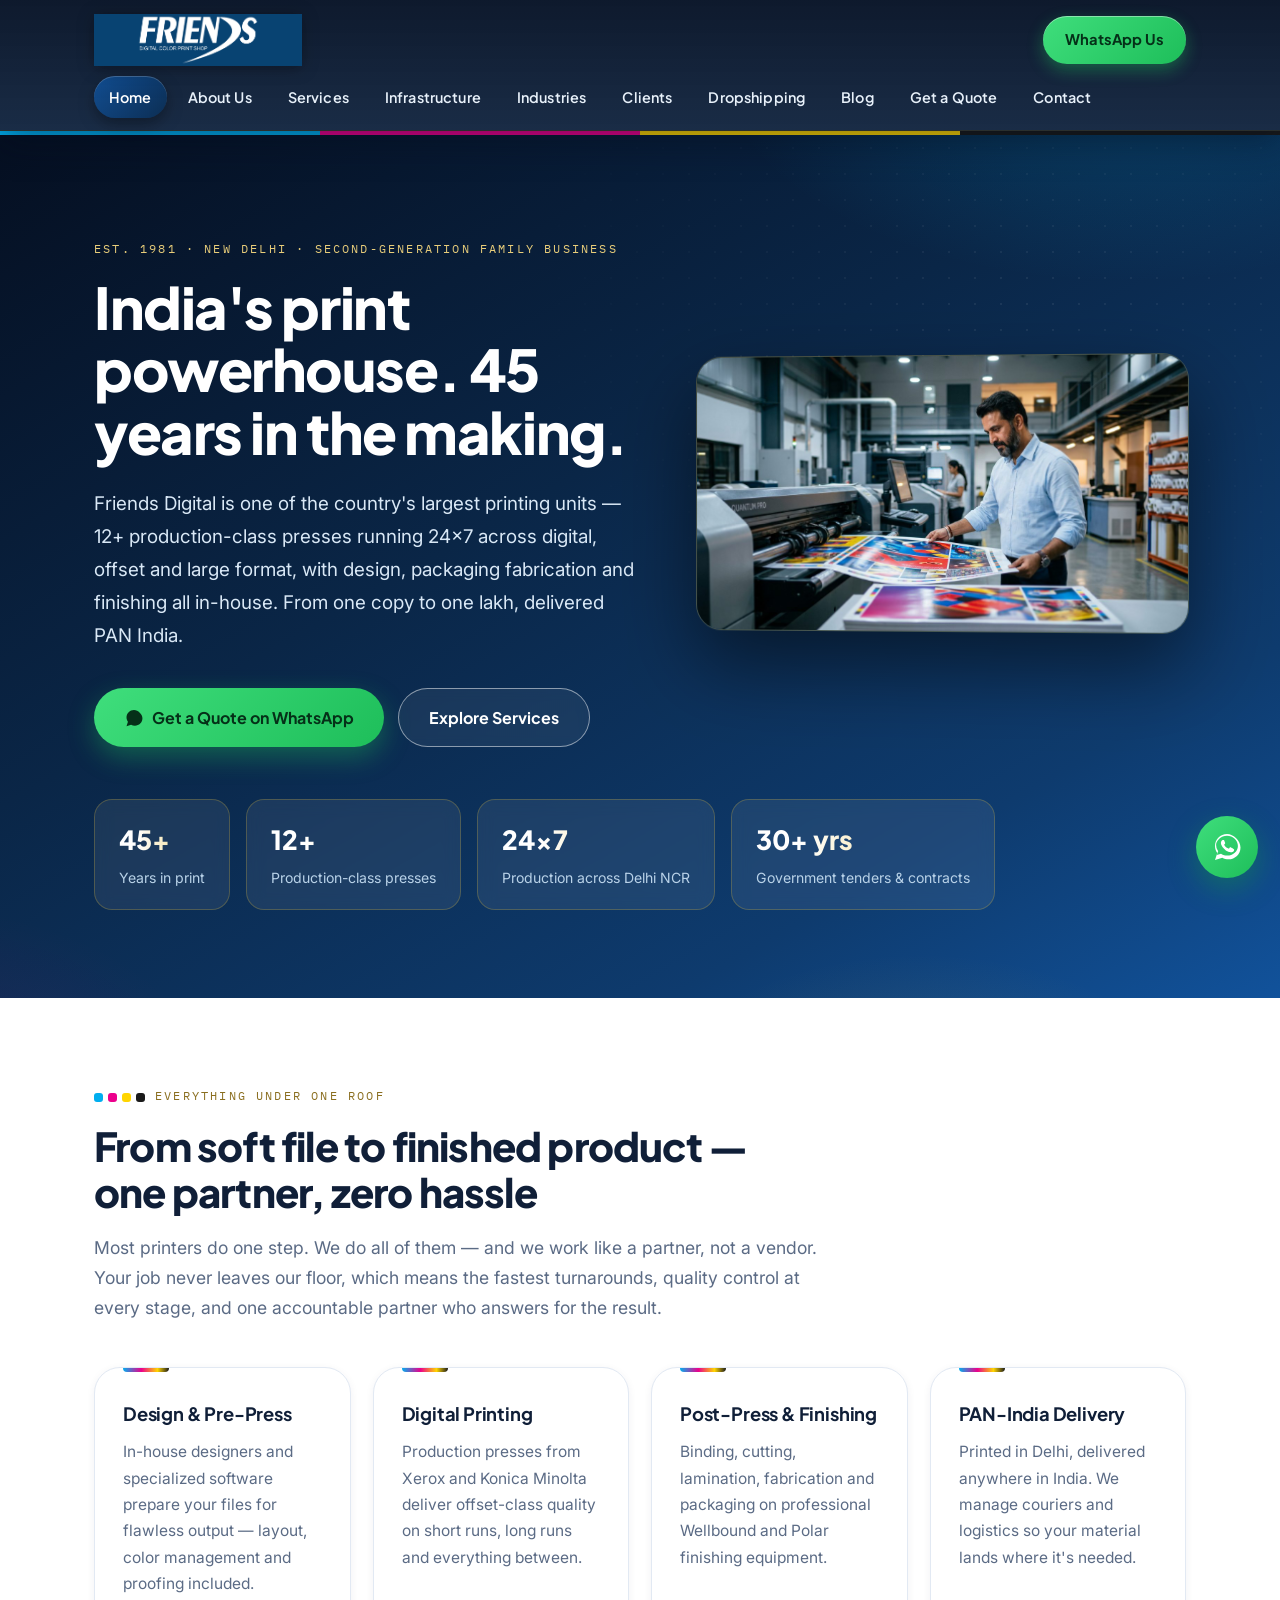
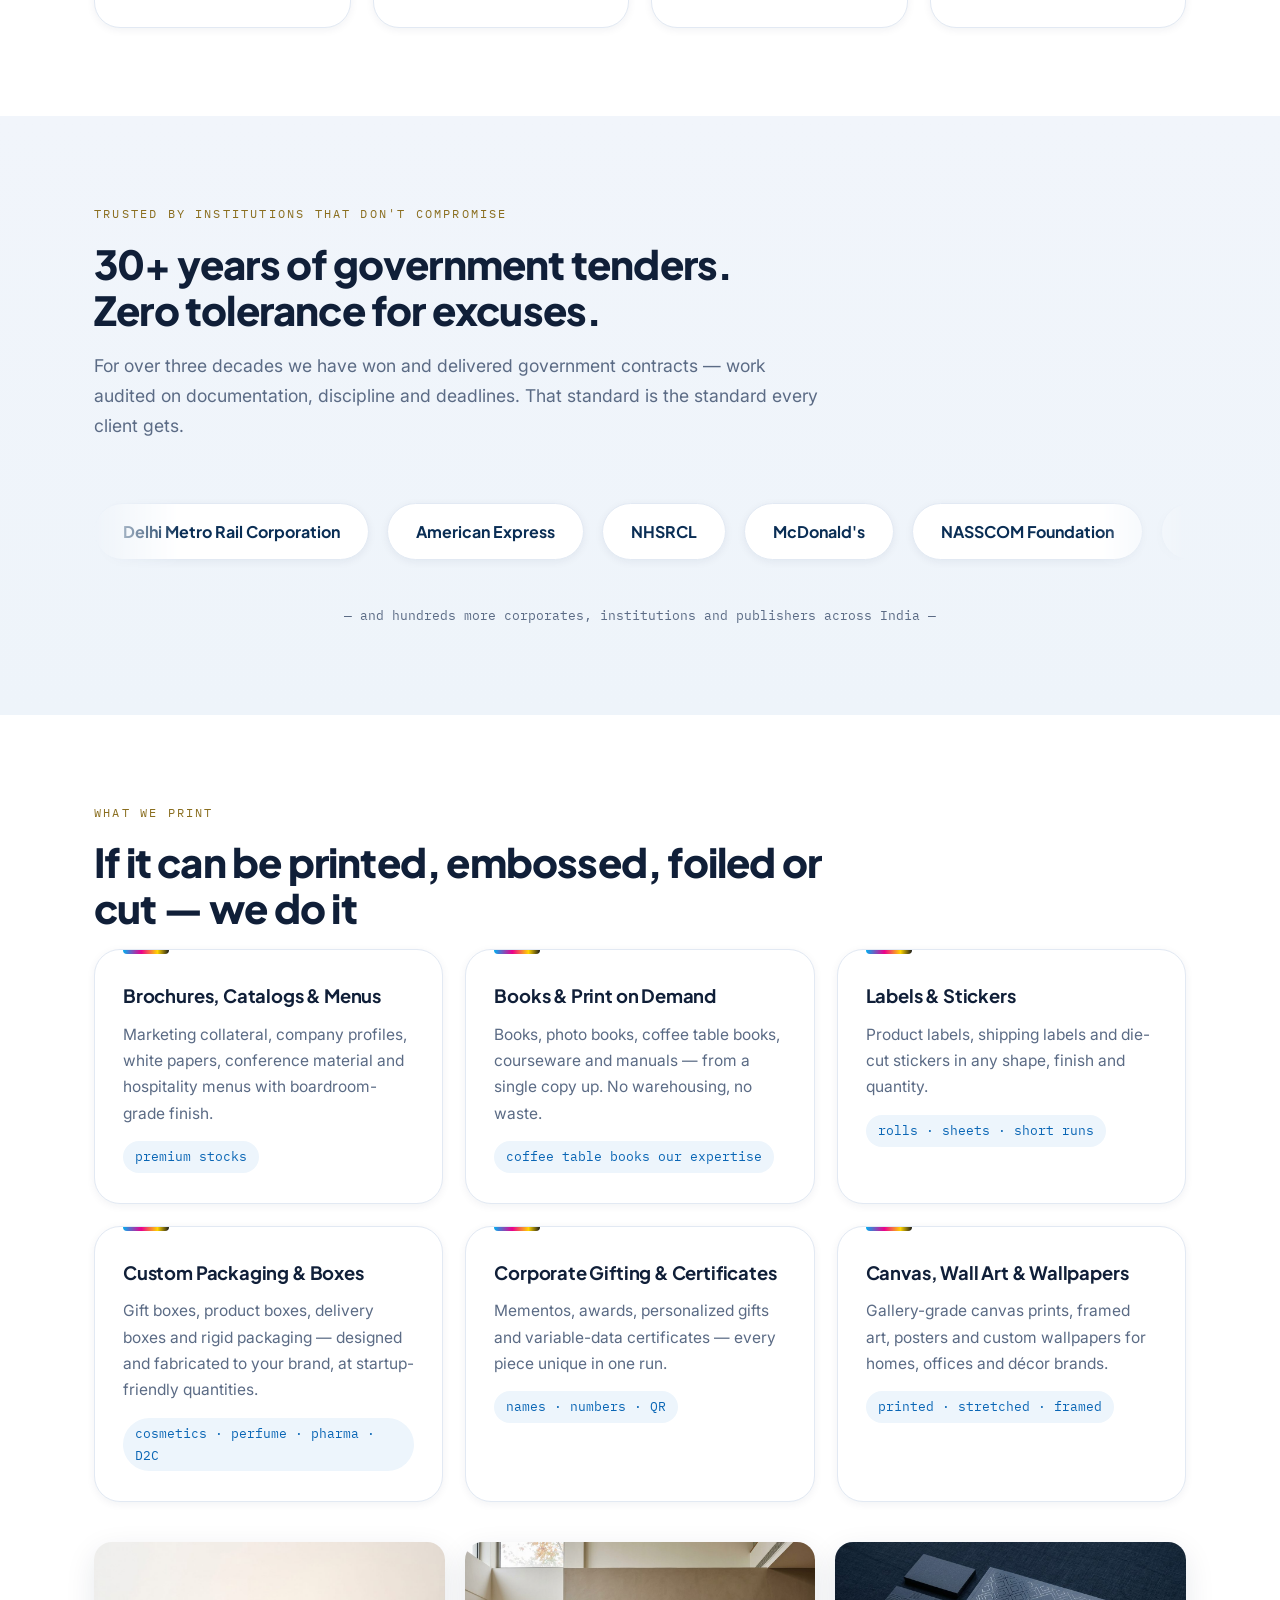
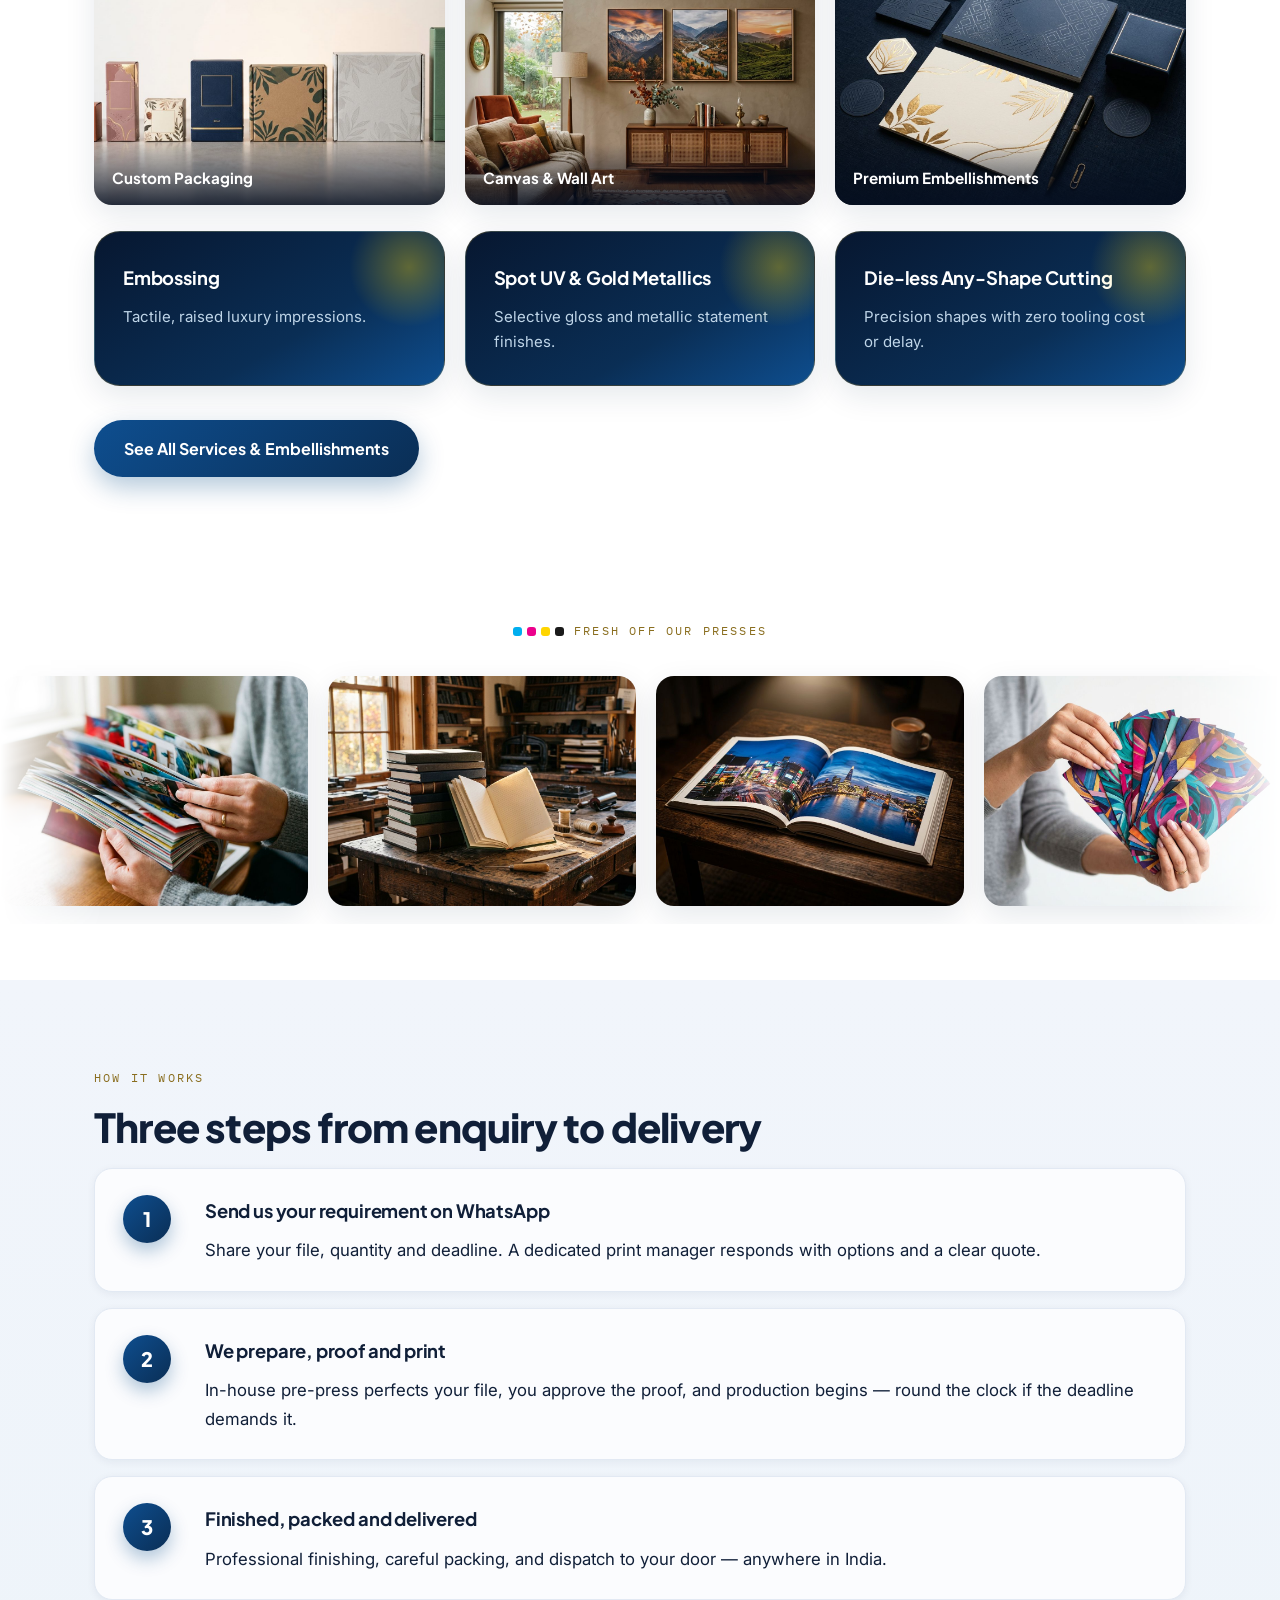
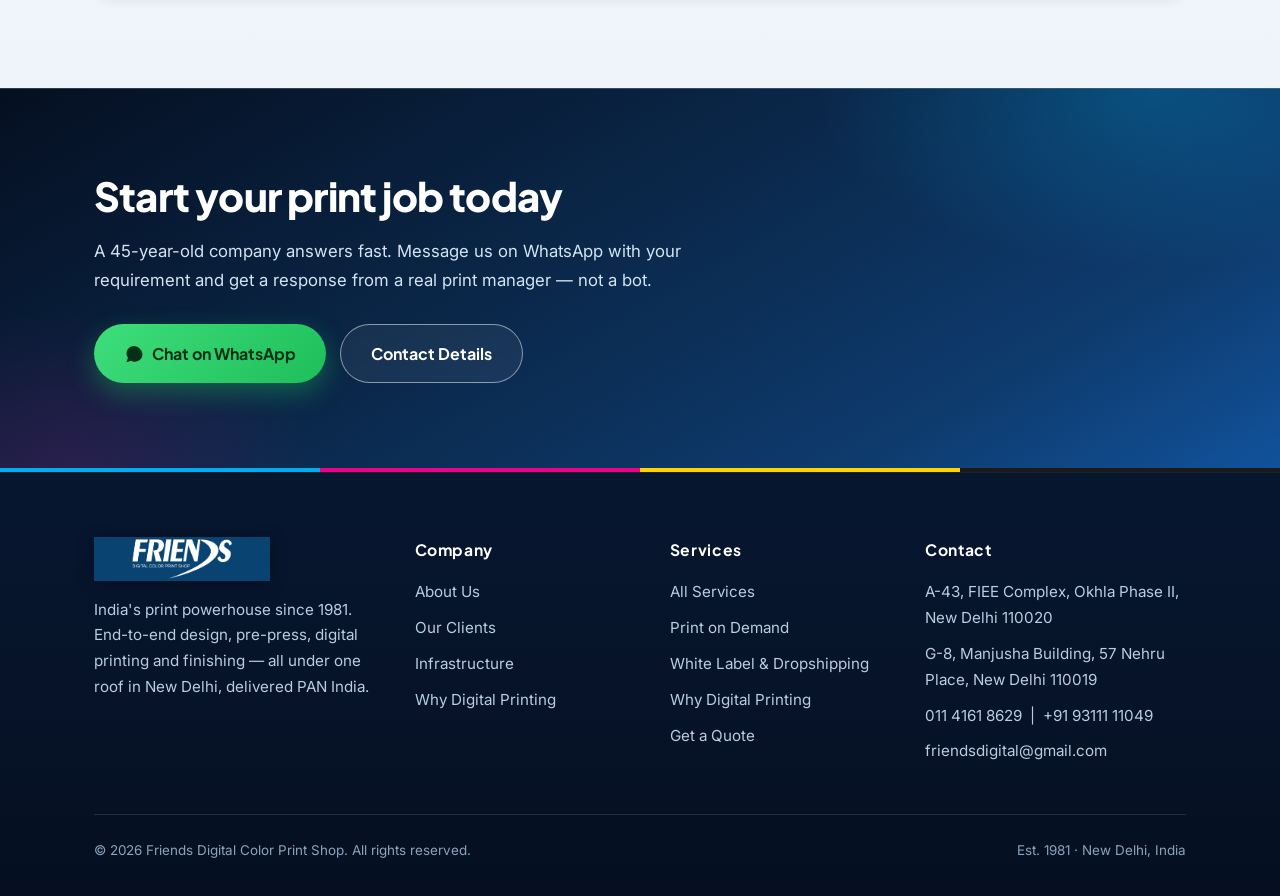
==== commit 1d7ee26a: "Add files via upload" ====
--- a/index.html
+++ b/index.html
@@ -54,7 +54,7 @@
 <div class="container nav">
   <div class="nav-top">
     <a class="brand" href="index.html" aria-label="Friends Digital — home"><img src="assets/logo.png" alt="Friends Digital Color Print Shop" width="925" height="231"></a>
-    <a class="btn-wa-top" href="https://wa.me/919311111049?text=Hi%20Friends%20Digital%2C%20I%27d%20like%20to%20discuss%20a%20printing%20requirement.">WhatsApp Us</a>
+    <a class="btn-wa-top" href="https://wa.me/919311111049?text=Hi%20Friends%20Digital%2C%20I%27d%20like%20to%20discuss%20a%20printing%20requirement." target="_blank" rel="noopener">WhatsApp Us</a>
     <button class="nav-toggle" aria-label="Open menu" aria-expanded="false">&#9776;</button>
   </div>
   <nav class="menu" aria-label="Main"><a href="index.html" aria-current="page">Home</a><a href="about.html">About Us</a><a href="services.html">Services</a><a href="infrastructure.html">Infrastructure</a><a href="industries.html">Industries</a><a href="clients.html">Clients</a><a href="dropshipping.html">Dropshipping</a><a href="blog.html">Blog</a><a href="quote.html">Get a Quote</a><a href="contact.html">Contact</a></nav>
@@ -71,7 +71,7 @@
       <h1>India's print powerhouse. 45 years in the making.</h1>
       <p class="lead">Friends Digital is one of the country's largest printing units — 12+ production-class presses running 24×7 across digital, offset and large format, with design, packaging fabrication and finishing all in-house. From one copy to one lakh, delivered PAN India.</p>
       <div class="btn-row">
-        <a class="btn btn-wa" href="https://wa.me/919311111049?text=Hi%20Friends%20Digital%2C%20I%27d%20like%20to%20discuss%20a%20printing%20requirement.">Get a Quote on WhatsApp</a>
+        <a class="btn btn-wa" href="https://wa.me/919311111049?text=Hi%20Friends%20Digital%2C%20I%27d%20like%20to%20discuss%20a%20printing%20requirement." target="_blank" rel="noopener">Get a Quote on WhatsApp</a>
         <a class="btn btn-ghost" href="services.html">Explore Services</a>
       </div>
     </div>
@@ -141,20 +141,7 @@
 <section style="padding:56px 0">
   <div class="container"><span class="eyebrow" style="text-align:center"><span class="cmyk-ticks"><i></i><i></i><i></i><i></i></span>Fresh off our presses</span></div>
   <div class="ticker photo-ticker">
-    <div class="ticker-track">
-      <figure><img src="assets/flatlay.jpg" alt="Premium embossed gold foil stationery" loading="lazy"></figure>
-      <figure><img src="assets/boxes.jpg" alt="Custom printed packaging boxes" loading="lazy"></figure>
-      <figure><img src="assets/foilbox.jpg" alt="Gold foil embossed luxury box" loading="lazy"></figure>
-      <figure><img src="assets/decor.jpg" alt="Framed canvas wall art" loading="lazy"></figure>
-      <figure><img src="assets/cutting.jpg" alt="Die-less precision cutting" loading="lazy"></figure>
-      <figure><img src="assets/pressfloor.jpg" alt="Production press floor" loading="lazy"></figure>
-      <figure><img src="assets/flatlay.jpg" alt="" aria-hidden="true" loading="lazy"></figure>
-      <figure><img src="assets/boxes.jpg" alt="" aria-hidden="true" loading="lazy"></figure>
-      <figure><img src="assets/foilbox.jpg" alt="" aria-hidden="true" loading="lazy"></figure>
-      <figure><img src="assets/decor.jpg" alt="" aria-hidden="true" loading="lazy"></figure>
-      <figure><img src="assets/cutting.jpg" alt="" aria-hidden="true" loading="lazy"></figure>
-      <figure><img src="assets/pressfloor.jpg" alt="" aria-hidden="true" loading="lazy"></figure>
-    </div>
+    <div class="ticker-track"><figure><img src="assets/magazine.jpg" alt="Flipping through a freshly printed magazine" loading="lazy"></figure><figure><img src="assets/books.jpg" alt="Freshly bound hardcover books in our bindery" loading="lazy"></figure><figure><img src="assets/coffeetable.jpg" alt="Premium coffee table book with rich photo spreads" loading="lazy"></figure><figure><img src="assets/brochures.jpg" alt="Fan of vividly printed brochures" loading="lazy"></figure><figure><img src="assets/labels.jpg" alt="Roll of custom printed product labels" loading="lazy"></figure><figure><img src="assets/calibrate.jpg" alt="Color calibration check with a spectrophotometer" loading="lazy"></figure><figure><img src="assets/flatlay.jpg" alt="Premium embossed gold foil stationery" loading="lazy"></figure><figure><img src="assets/boxes.jpg" alt="Custom printed packaging boxes" loading="lazy"></figure><figure><img src="assets/decor.jpg" alt="Framed canvas wall art" loading="lazy"></figure><figure><img src="assets/magazine.jpg" alt="" aria-hidden="true" loading="lazy"></figure><figure><img src="assets/books.jpg" alt="" aria-hidden="true" loading="lazy"></figure><figure><img src="assets/coffeetable.jpg" alt="" aria-hidden="true" loading="lazy"></figure><figure><img src="assets/brochures.jpg" alt="" aria-hidden="true" loading="lazy"></figure><figure><img src="assets/labels.jpg" alt="" aria-hidden="true" loading="lazy"></figure><figure><img src="assets/calibrate.jpg" alt="" aria-hidden="true" loading="lazy"></figure><figure><img src="assets/flatlay.jpg" alt="" aria-hidden="true" loading="lazy"></figure><figure><img src="assets/boxes.jpg" alt="" aria-hidden="true" loading="lazy"></figure><figure><img src="assets/decor.jpg" alt="" aria-hidden="true" loading="lazy"></figure></div>
   </div>
 </section>
 
@@ -175,7 +162,7 @@
   <h2>Start your print job today</h2>
   <p>A 45-year-old company answers fast. Message us on WhatsApp with your requirement and get a response from a real print manager — not a bot.</p>
   <div class="btn-row">
-    <a class="btn btn-wa" href="https://wa.me/919311111049?text=Hi%20Friends%20Digital%2C%20I%27d%20like%20to%20discuss%20a%20printing%20requirement.">Chat on WhatsApp</a>
+    <a class="btn btn-wa" href="https://wa.me/919311111049?text=Hi%20Friends%20Digital%2C%20I%27d%20like%20to%20discuss%20a%20printing%20requirement." target="_blank" rel="noopener">Chat on WhatsApp</a>
     <a class="btn btn-ghost" href="contact.html">Contact Details</a>
   </div>
 </div>
@@ -225,7 +212,7 @@
   </div>
 </div>
 </footer>
-<a class="wa-float" href="https://wa.me/919311111049?text=Hi%20Friends%20Digital%2C%20I%27d%20like%20to%20discuss%20a%20printing%20requirement." aria-label="Chat with us on WhatsApp"><svg viewBox="0 0 32 32" aria-hidden="true"><path d="M16 3C9.4 3 4 8.3 4 14.9c0 2.6.8 5 2.3 7L4 29l7.3-2.3c1.9 1 4 1.6 6.2 1.6 6.6 0 12-5.3 12-11.9S22.6 3 16 3zm0 21.6c-2 0-3.9-.6-5.6-1.6l-.4-.2-4.1 1.3 1.3-4-.3-.4a9.6 9.6 0 0 1-1.8-5.7C5.1 9.5 10 4.7 16 4.7s10.9 4.8 10.9 10.2S22 24.6 16 24.6zm5.5-7.4c-.3-.2-1.8-.9-2-1-.3-.1-.5-.2-.7.2-.2.3-.8 1-.9 1.1-.2.2-.3.2-.6.1-.3-.2-1.3-.5-2.4-1.5-.9-.8-1.5-1.8-1.7-2.1-.2-.3 0-.5.1-.6l.5-.5c.1-.2.2-.3.3-.5.1-.2 0-.4 0-.6l-.9-2.3c-.2-.6-.5-.5-.7-.5h-.6c-.2 0-.6.1-.9.4-.3.3-1.1 1.1-1.1 2.7s1.2 3.1 1.3 3.3c.2.2 2.3 3.6 5.7 5 .8.3 1.4.5 1.9.7.8.2 1.5.2 2.1.1.6-.1 1.8-.7 2-1.4.3-.7.3-1.3.2-1.4-.1-.2-.3-.3-.6-.4z"/></svg></a>
+<a class="wa-float" href="https://wa.me/919311111049?text=Hi%20Friends%20Digital%2C%20I%27d%20like%20to%20discuss%20a%20printing%20requirement." target="_blank" rel="noopener" aria-label="Chat with us on WhatsApp"><svg viewBox="0 0 32 32" aria-hidden="true"><path d="M16 3C9.4 3 4 8.3 4 14.9c0 2.6.8 5 2.3 7L4 29l7.3-2.3c1.9 1 4 1.6 6.2 1.6 6.6 0 12-5.3 12-11.9S22.6 3 16 3zm0 21.6c-2 0-3.9-.6-5.6-1.6l-.4-.2-4.1 1.3 1.3-4-.3-.4a9.6 9.6 0 0 1-1.8-5.7C5.1 9.5 10 4.7 16 4.7s10.9 4.8 10.9 10.2S22 24.6 16 24.6zm5.5-7.4c-.3-.2-1.8-.9-2-1-.3-.1-.5-.2-.7.2-.2.3-.8 1-.9 1.1-.2.2-.3.2-.6.1-.3-.2-1.3-.5-2.4-1.5-.9-.8-1.5-1.8-1.7-2.1-.2-.3 0-.5.1-.6l.5-.5c.1-.2.2-.3.3-.5.1-.2 0-.4 0-.6l-.9-2.3c-.2-.6-.5-.5-.7-.5h-.6c-.2 0-.6.1-.9.4-.3.3-1.1 1.1-1.1 2.7s1.2 3.1 1.3 3.3c.2.2 2.3 3.6 5.7 5 .8.3 1.4.5 1.9.7.8.2 1.5.2 2.1.1.6-.1 1.8-.7 2-1.4.3-.7.3-1.3.2-1.4-.1-.2-.3-.3-.6-.4z"/></svg></a>
 <script src="js/main.js"></script>
 </body>
 </html>
